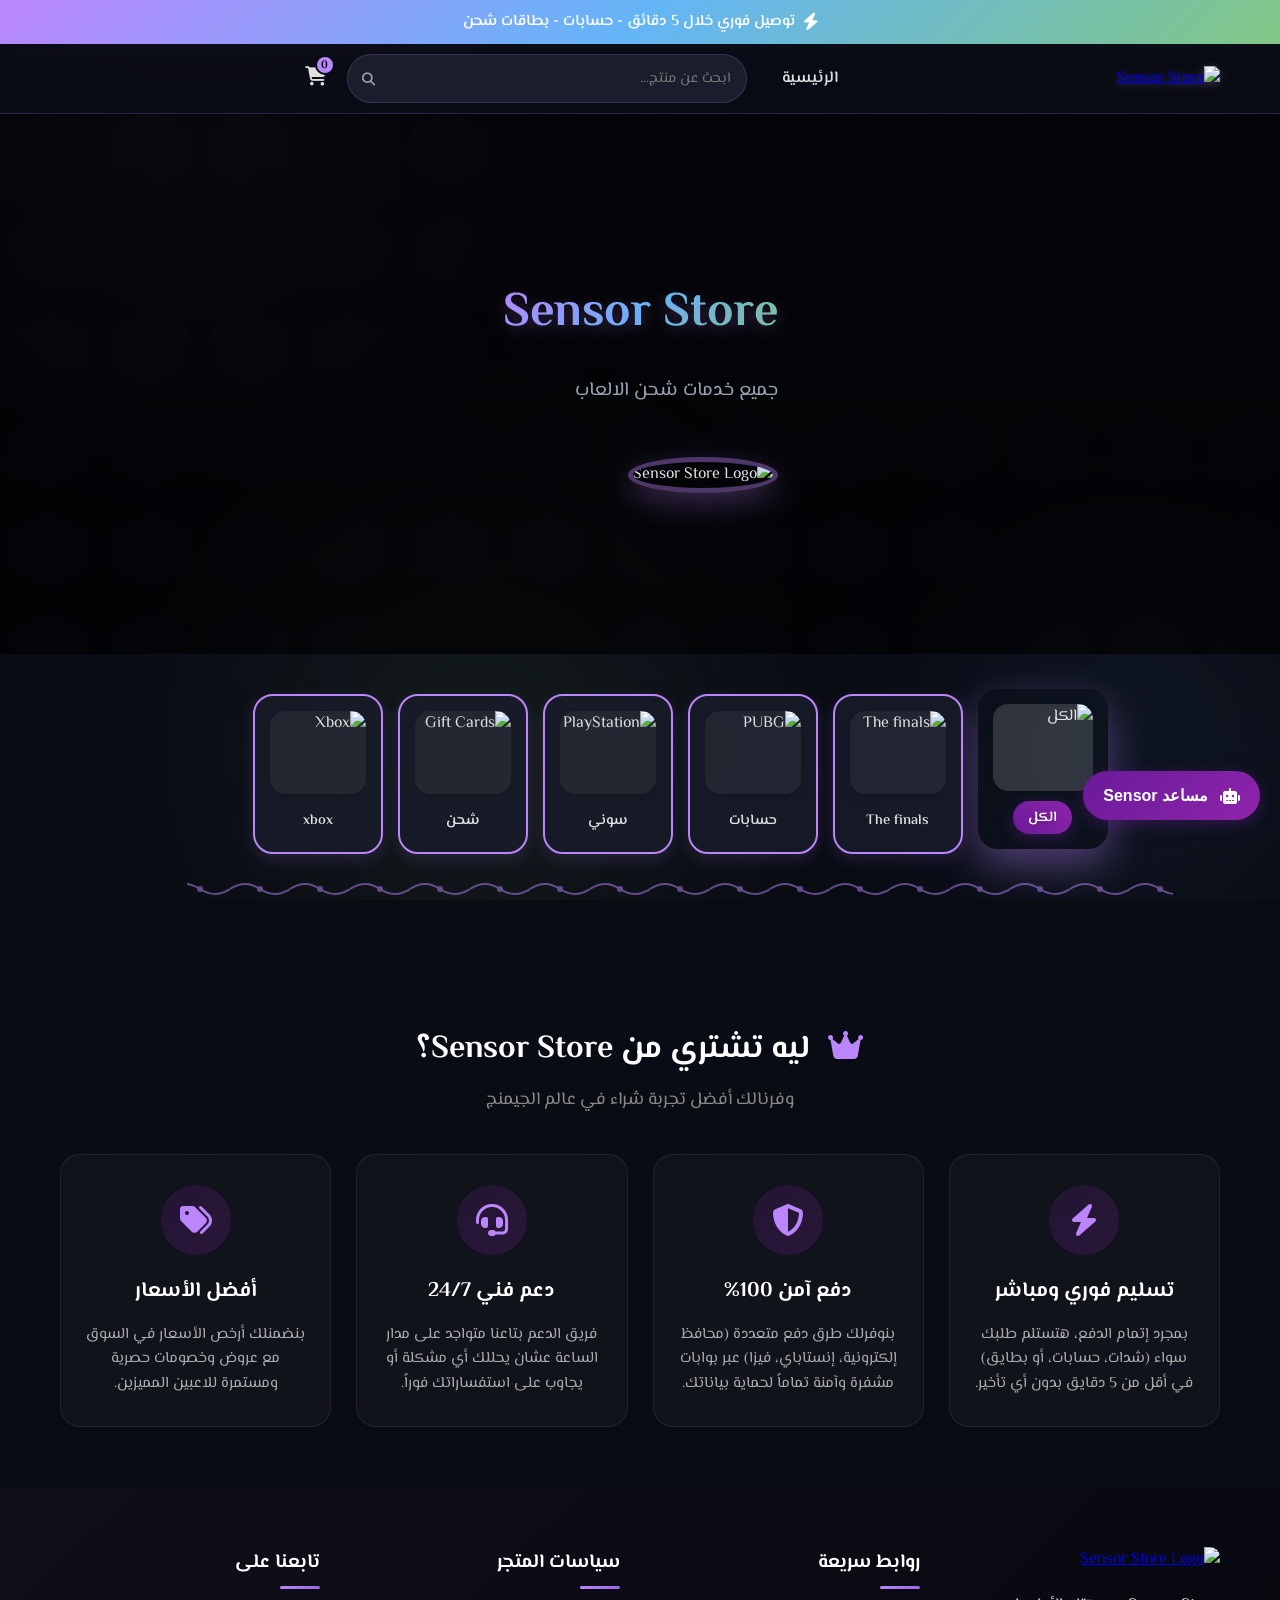
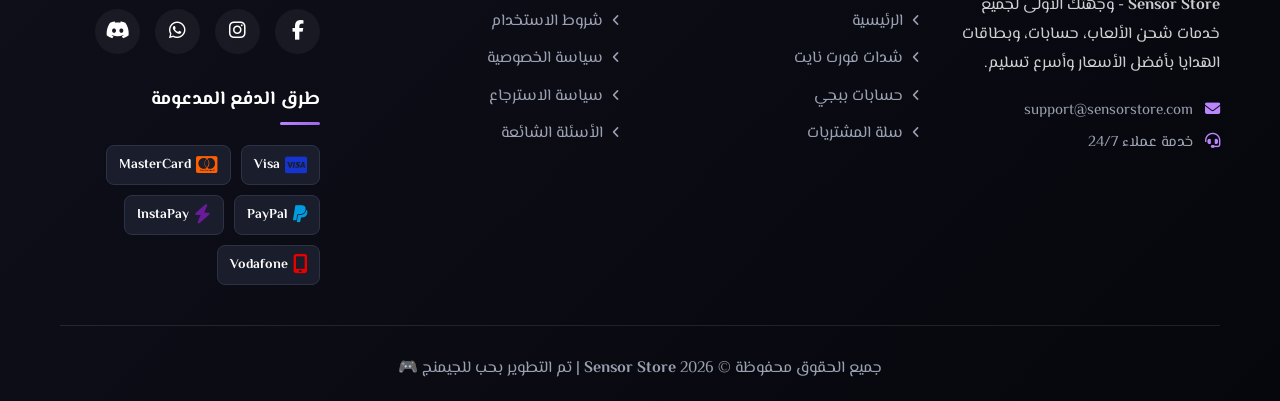
==== index.html @ e092cf93 "Add files via upload" ====
<!DOCTYPE html>
<html lang="ar" dir="rtl">
<head>
    <meta charset="UTF-8">
    <meta name="viewport" content="width=device-width, initial-scale=1.0, maximum-scale=1.0, user-scalable=no">
    
    <meta property="og:site_name" content="Sensor Store">
    <meta property="og:title" content="Sensor Store | متجر منتجات الجيمنج الرقمية">
    <meta property="og:description" content="متجر متخصص في بيع منتجات الجيمنج الرقمية - حسابات سوني - شدات - بطائق شحن - حسابات فورت نايت">
    <meta property="og:image" content="https://i.postimg.cc/1XVYmR4d/6e72287a36de96fb.png">
    <meta property="og:type" content="website">
    <meta property="og:url" content="https://www.sensorstore.com">

    <meta name="twitter:card" content="summary_large_image">
    <meta name="twitter:title" content="Sensor Store | حسابات سوني - شدات - بطائق شحن">
    <meta name="twitter:description" content="أرخص شدات فورت نايت - حسابات ببجي موبايل - حسابات سوني - بطائق شحن">
    <meta name="twitter:image" content="https://static0.makeuseofimages.com/wordpress/wp-content/uploads/2023/08/how-to-link-your-epic-games-and-steam-accounts.jpg?w=1600&h=900&fit=crop">

    <title>Sensor Store | متجر منتجات الجيمنج الرقمية</title>
    
    <link href="https://fonts.googleapis.com/css2?family=El+Messiri:wght@400;500;600;700;800&display=swap" rel="stylesheet">
    <link rel="stylesheet" href="https://cdnjs.cloudflare.com/ajax/libs/font-awesome/6.4.0/css/all.min.css">
    
    <link rel="stylesheet" href="style.css">
    
    <script src="https://cdn.jsdelivr.net/npm/canvas-confetti@1.6.0/dist/confetti.browser.min.js"></script>
    <script src="https://cdnjs.cloudflare.com/ajax/libs/html2canvas/1.4.1/html2canvas.min.js"></script>

    <style>
        .hidden { display: none !important; }
        .modal { display: none; position: fixed; top: 0; left: 0; width: 100%; height: 100%; background: rgba(0,0,0,0.6); z-index: 9999; justify-content: center; align-items: center; }
        .modal-content { background: #fff; padding: 20px; border-radius: 15px; width: 90%; max-width: 500px; position: relative; }
        .close-btn { position: absolute; top: 15px; right: 15px; font-size: 24px; cursor: pointer; color: #333; }
        .wizard-step { display: none; }
        .wizard-step.active { display: block; }
        #toast { display: none; position: fixed; bottom: 80px; left: 20px; background: #333; color: #fff; padding: 15px 20px; border-radius: 10px; z-index: 10000; }
        .overlay { display: none; position: fixed; top: 0; left: 0; width: 100%; height: 100%; background: rgba(0,0,0,0.5); z-index: 998; }
    
        .payment-info-box { background: #f8f9fa; border: 2px dashed #6a1b9a; padding: 15px; border-radius: 10px; margin-top: 15px; text-align: center; }
        .cat-img {
    width: 60px; /* يمكنك تعديل الحجم حسب تصميمك */
    height: 60px;
    object-fit: contain; /* هذه الخاصية تمنع الصور من التمدد أو التشويه */
    margin-bottom: 8px;
}
.hidden {
    display: none !important;
}

    </style>
</head>
<body>
    <div class="bloom-background">
        <div class="blob blob-1"></div>
        <div class="blob blob-2"></div>
        <div class="blob blob-3"></div>
    </div>

    <div class="announcement-bar">
        <div class="container">
            <p>
                <i class="fas fa-bolt"></i>
                توصيل فوري خلال 5 دقائق - حسابات - بطاقات شحن
            </p>
        </div>
    </div>

    <nav class="navbar">
        <div class="container nav-content">
            <a href="#" class="logo-link" onclick="goHome()">
                <img src="https://i.postimg.cc/1XVYmR4d/6e72287a36de96fb.png" alt="Sensor Store" class="site-logo">
            </a>

            <div class="nav-center">
                <a href="#" class="nav-link" onclick="goHome()">الرئيسية</a>
<div class="search-box">
    <input type="text" id="searchInput" placeholder="ابحث عن منتج..." onkeyup="searchProducts()" style="font-family: 'El Messiri', sans-serif;">
    <button style="cursor: pointer;"><i class="fas fa-search"></i></button>
    <div id="searchResults" class="search-results-dropdown"></div>
</div>

                <div class="cart-btn" onclick="openCart()">
                    <i class="fas fa-shopping-cart"></i>
                    <span class="badge" id="cartBadge">0</span>
                </div>
            </div>
        </div>
    </nav>

    <section class="hero" id="heroSection">
        <div class="container">
            <div class="hero-content">
                <h1 class="animate__animated animate__fadeInDown">Sensor Store</h1>
                <p class="animate__animated animate__fadeInUp animate__delay-1s">
                    جميع خدمات شحن الالعاب
                </p>

                <img src="https://i.postimg.cc/1XVYmR4d/6e72287a36de96fb.png"
                     alt="Sensor Store Logo"
                     class="hero-logo animate__animated animate__zoomIn animate__delay-0.3s">
            </div>
        </div>
    </section>

  <section class="container categories-section raised-section" id="categoriesSection">
    
    <style>
        /* 1. تعديل الصورة عشان تملأ الكارت بالكامل */
        .categories-section .cat-img {
            width: 100%; /* تملأ عرض الكارت بالكامل */
            height: 120px; /* ارتفاع ثابت عشان كل الكروت تبقى متساوية وشكلها متناسق */
            object-fit: cover; /* بتخلي الصورة تغطي المساحة بالكامل بدون ما تتمطط */
            margin-bottom: 10px;
            background: rgba(255, 255, 255, 0.05); 
            padding: 0; /* لغينا المسافات الداخلية عشان الصورة توصل للحواف */
            border-radius: 15px; /* حواف دائرية للصورة */
            box-shadow: 0 4px 8px rgba(0,0,0,0.1); 
            transition: all 0.3s ease;
        }

        /* 2. تنسيق النص العادي عشان يكون جاهز يتحول لشريط */
        .categories-section .cat-card span {
            font-family: 'El Messiri', sans-serif;
            font-weight: 600;
            display: inline-block; 
            padding: 5px 15px;
            border-radius: 20px; 
            transition: all 0.3s ease;
        }

        /* 3. إلغاء خلفية الكارت نفسه لما يكون Active */
        .categories-section .cat-card.active {
            background: transparent !important;
            border: none !important;
            transform: translateY(-5px);
        }

        /* 4. تلوين الشريط اللي ورا الكلمة بس لما القسم يكون Active */
        .categories-section .cat-card.active span {
            background: linear-gradient(45deg, #6a1b9a, #8e24aa); 
            color: white !important; 
            box-shadow: 0 4px 15px rgba(106, 27, 154, 0.4); 
        }

        /* تأثير لما العميل يقف بالماوس على القسم */
        .categories-section .cat-card:hover .cat-img {
            background: rgba(255, 255, 255, 0.1);
            transform: scale(1.05);
        }
        /* تنسيقات قسم ليه تشتري مننا */
.why-us-section {
    margin-top: 60px;
    margin-bottom: 60px;
}

.why-us-header {
    text-align: center;
    margin-bottom: 40px;
}

.why-us-header h2 {
    color: #ffffff; /* لون أبيض للنص */
    font-family: 'El Messiri', sans-serif;
    font-size: 2rem;
    font-weight: 700;
}

.why-us-header h2 i {
    color: #bb86fc; /* لون بنفسجي للأيقونة */
    margin-left: 10px;
}

.features-grid {
    display: grid;
    grid-template-columns: repeat(auto-fit, minmax(250px, 1fr));
    gap: 25px;
}

.feature-box {
    background: rgba(255, 255, 255, 0.03); /* خلفية زجاجية خفيفة */
    border: 1px solid rgba(255, 255, 255, 0.08);
    border-radius: 20px;
    padding: 30px 20px;
    text-align: center;
    transition: all 0.4s ease;
    backdrop-filter: blur(10px);
    position: relative;
    overflow: hidden;
}

/* تأثير الإضاءة عند مرور الماوس */
.feature-box:hover {
    transform: translateY(-10px);
    border-color: #6a1b9a;
    box-shadow: 0 10px 30px rgba(106, 27, 154, 0.3);
    background: rgba(106, 27, 154, 0.05);
}

.feature-icon-wrapper {
    width: 70px;
    height: 70px;
    background: linear-gradient(135deg, rgba(106, 27, 154, 0.2), rgba(142, 36, 170, 0.2));
    border-radius: 50%;
    display: flex;
    align-items: center;
    justify-content: center;
    margin: 0 auto 20px auto;
    color: #bb86fc;
    font-size: 2rem;
    transition: transform 0.4s ease;
}

.feature-box:hover .feature-icon-wrapper {
    transform: scale(1.1) rotate(5deg);
    background: linear-gradient(135deg, #6a1b9a, #8e24aa);
    color: #ffffff;
}

.feature-title {
    color: #ffffff;
    font-family: 'El Messiri', sans-serif;
    font-size: 1.3rem;
    margin-bottom: 15px;
    font-weight: 700;
}

.feature-desc {
    color: #aaaaaa;
    font-size: 0.95rem;
    line-height: 1.6;
}
    </style>

    <div class="categories-wrapper">
        <div class="cat-card active" onclick="filterByCategory('all')">
            <img src="https://cdn-icons-png.flaticon.com/512/8673/8673628.png" alt="الكل" class="cat-img">
            <span>الكل</span>
        </div>

        <div class="cat-card" onclick="filterByCategory('vbucks')">
            <img src="https://image.api.playstation.com/vulcan/ap/rnd/202512/1008/7daacbf918af8a406ff57473a9bf9ed56b464cb6500b9b15.png" alt="The finals" class="cat-img">
            <span>The finals</span>
        </div>

        <div class="cat-card" onclick="filterByCategory('pubg')">
            <img src="https://static0.makeuseofimages.com/wordpress/wp-content/uploads/2023/08/how-to-link-your-epic-games-and-steam-accounts.jpg?w=1600&h=900&fit=crop" alt="PUBG" class="cat-img">
            <span>حسابات</span>
        </div>

        <div class="cat-card" onclick="filterByCategory('playstation')">
            <img src="https://upload.wikimedia.org/wikipedia/commons/thumb/4/4e/Playstation_logo_colour.svg/512px-Playstation_logo_colour.svg.png" alt="PlayStation" class="cat-img">
            <span> سوني</span>
        </div>

        <div class="cat-card" onclick="filterByCategory('cards')">
            <img src="https://be.gamefinity.id/wp-content/uploads/2024/03/WhatsApp-Image-2024-03-08-at-70551-PM-1024x725.jpeg" alt="Gift Cards" class="cat-img">
            <span> شحن</span>
        </div>

        <div class="cat-card" onclick="filterByCategory('xbox')">
            <img src="https://play-lh.googleusercontent.com/hihXCV-0wxOXB5N7uBREaJeCVK0BDjNEBtKwNAncftZMflpEvasiKXn7vCKxu9qGpvk" alt="Xbox" class="cat-img">
            <span>xbox</span>
        </div>
    </div>
    <div class="connected-gaming-divider"></div>
</section>
    <main class="container" id="mainContent">
        <div class="products-grid" id="productsContainer" style="display: grid; grid-template-columns: repeat(auto-fill, minmax(200px, 1fr)); gap: 20px;">
        </div>
    </main>

    <section id="checkoutSection" class="container hidden" style="margin-top: 40px; margin-bottom: 80px;">
        <div class="checkout-glass-card">
            <div class="checkout-grid">
                <div class="checkout-form-side">
                    <div class="section-header">
                        <div class="icon-box-small">
                            <i class="fas fa-shipping-fast"></i>
                        </div>
                        <h2>بيانات الطلب والتأكيد</h2>
                    </div>

                   <form id="orderForm" onsubmit="submitOrder(event)">
                        <div class="input-group-elegant">
                            <label>الاسم</label>
                            <div class="input-wrapper">
                                <i class="fas fa-user input-icon"></i>
                                <input type="text" id="custName" required placeholder="اكتب اسمك هنا..">
                            </div>
                        </div>

                        <div class="input-group-elegant">
                            <label>رقم الواتساب الخاص بك</label>
                            <div class="input-wrapper">
                                <i class="fas fa-mobile-alt input-icon"></i>
                                <input type="tel" id="custPhone" required placeholder="01xxxxxxxxx">
                            </div>
                        </div>

                        <div class="input-group-elegant">
                            <label>البريد الإلكتروني (لاستلام البيانات)</label>
                            <div class="input-wrapper">
                                <i class="fas fa-envelope input-icon"></i>
                                <input type="email" id="custEmail" required placeholder="example@email.com">
                            </div>
                        </div>

                        <div class="input-group-elegant">
                            <label>اختر طريقة الدفع</label>
                            <div class="input-wrapper">
                                <i class="fas fa-wallet input-icon"></i>
                                <select id="paymentMethod" onchange="updatePaymentInstructions()" required>
                                    <option value="" disabled selected>-- اختر طريقة الدفع --</option>
                                    <option value="vodafone">فودافون كاش</option>
                                    <option value="instapay">إنستا باي (InstaPay)</option>
                                    <option value="paypal">باي بال (PayPal)</option>
                                    <option value="visa">فيزا / ماستركارد</option>
                                </select>
                            </div>
                        </div>

                        <div id="paymentInstructions" class="payment-info-box hidden">
                            <p id="payText" style="margin: 0; font-size: 1.1rem; color: #333; line-height: 1.6;"></p>
                        </div>

                        <div class="input-group-elegant" id="transferInfoGroup" style="margin-top: 15px;">
                            <label>الرقم المحول منه / أو إيميل الحساب (للتأكيد)</label>
                            <div class="input-wrapper">
                                <i class="fas fa-money-check-alt input-icon"></i>
                                <input type="text" id="transferInfo" required placeholder="رقمك أو إيميلك اللي حولت منه...">
                            </div>
                        </div>

<button type="submit" id="btnConfirm" style="font-family: 'El Messiri', sans-serif; width: 100%; padding: 15px; border-radius: 10px; border: none; background: linear-gradient(135deg, #6a1b9a, #8e24aa); color: white; cursor: pointer; font-size: 1.3rem; font-weight: bold; margin-top: 20px; transition: 0.3s; box-shadow: 0 4px 15px rgba(106, 27, 154, 0.4);">
    <span class="btn-text">تأكيد وإرسال الطلب</span>
    <i class="fas fa-paper-plane" style="margin-right: 8px;"></i>
</button>
                    </form>
                </div>

             <div class="checkout-summary-side" style="background: var(--bg-elevated); padding: 20px; border-radius: 15px; border: 1px solid var(--border-color);">
                    <div class="summary-header">
                        <h3><i class="fas fa-receipt"></i> ملخص الفاتورة</h3>
                    </div>
                    <div id="checkoutItemsList" style="margin-bottom: 20px; max-height: 250px; overflow-y: auto;"></div>
<div class="summary-total-box" style="margin-top: 25px; padding: 20px; background: rgba(187, 134, 252, 0.05); border: 2px dashed var(--primary-purple); border-radius: 15px; display: flex; flex-direction: column; position: relative; overflow: hidden; box-shadow: 0 5px 15px rgba(187, 134, 252, 0.1);">
                        
                        <div style="position: absolute; top: -30px; right: -30px; width: 100px; height: 100px; background: var(--primary-purple); filter: blur(40px); opacity: 0.2; z-index: 0;"></div>

                        <div style="display: flex; justify-content: space-between; align-items: center; position: relative; z-index: 1;">
                            <span style="color: var(--text-light); font-size: 1.2rem; font-weight: bold; display: flex; align-items: center; gap: 10px;">
                                <i class="fas fa-wallet" style="color: var(--primary-purple); font-size: 1.4rem;"></i> الإجمالي
                            </span>
                            <span id="finalTotalAmount" style="color: var(--text-light); font-size: 1.8rem; font-weight: 800; text-shadow: 0 0 15px rgba(187, 134, 252, 0.6); letter-spacing: 1px;">
                                0 ج.م
                            </span>
                        </div>
                        
                        <div style="display: flex; justify-content: flex-end; align-items: center; gap: 5px; margin-top: 8px; font-size: 0.85rem; color: var(--accent-green); position: relative; z-index: 1;">
                            <i class="fas fa-check-circle"></i> السعر النهائي
                        </div>
                    </div>
                    <p style="text-align:center; color:#555; margin-top:15px; font-size:0.9rem;">
                        <i class="fas fa-shield-alt"></i> طلبك آمن ومحمي
                    </p>
                </div>
            </div>
        </div>
    </section>

<section class="container why-us-section">
    <div class="why-us-header">
        <h2><i class="fas fa-crown"></i> ليه تشتري من Sensor Store؟</h2>
        <p style="color: #888; margin-top: 10px; font-size: 1.1rem;">وفرنالك أفضل تجربة شراء في عالم الجيمنج</p>
    </div>

    <div class="features-grid">
        <div class="feature-box">
            <div class="feature-icon-wrapper">
                <i class="fas fa-bolt"></i>
            </div>
            <h3 class="feature-title">تسليم فوري ومباشر</h3>
            <p class="feature-desc">بمجرد إتمام الدفع، هتستلم طلبك سواء (شدات، حسابات، أو بطايق) في أقل من 5 دقايق بدون أي تأخير.</p>
        </div>

        <div class="feature-box">
            <div class="feature-icon-wrapper">
                <i class="fas fa-shield-alt"></i>
            </div>
            <h3 class="feature-title">دفع آمن 100%</h3>
            <p class="feature-desc">بنوفرلك طرق دفع متعددة (محافظ إلكترونية، إنستاباي، فيزا) عبر بوابات مشفرة وآمنة تماماً لحماية بياناتك.</p>
        </div>

        <div class="feature-box">
            <div class="feature-icon-wrapper">
                <i class="fas fa-headset"></i>
            </div>
            <h3 class="feature-title">دعم فني 24/7</h3>
            <p class="feature-desc">فريق الدعم بتاعنا متواجد على مدار الساعة عشان يحللك أي مشكلة أو يجاوب على استفساراتك فوراً.</p>
        </div>

        <div class="feature-box">
            <div class="feature-icon-wrapper">
                <i class="fas fa-tags"></i>
            </div>
            <h3 class="feature-title">أفضل الأسعار</h3>
            <p class="feature-desc">بنضمنلك أرخص الأسعار في السوق مع عروض وخصومات حصرية ومستمرة للاعبين المميزين.</p>
        </div>
    </div>
</section>

<footer class="site-footer" style="margin-top: 50px; position: relative; z-index: 50;">
        <div class="container">
            <div class="footer-grid">
                
                <div class="footer-col">
                    <a href="#" onclick="goHome()" style="display: block; margin-bottom: 20px;">
                        <img src="https://i.postimg.cc/1XVYmR4d/6e72287a36de96fb.png" alt="Sensor Store Logo"
                             style="height: 80px; width: auto; border-radius: 10px;">
                    </a>
                    <p style="color: rgba(255,255,255,0.8); margin: 0 0 20px 0; line-height: 1.8;">
                        <strong>Sensor Store</strong> - وجهتك الأولى لجميع خدمات شحن الألعاب، حسابات، وبطاقات الهدايا بأفضل الأسعار وأسرع تسليم.
                    </p>
                    <div style="color: var(--text-muted); font-size: 0.95rem;">
                        <p style="margin-bottom: 8px;"><i class="fas fa-envelope" style="color: var(--primary-purple); margin-left: 8px;"></i> support@sensorstore.com</p>
                        <p><i class="fas fa-headset" style="color: var(--primary-purple); margin-left: 8px;"></i> خدمة عملاء 24/7</p>
                    </div>
                </div>

                <div class="footer-col">
                    <h4>روابط سريعة</h4>
                    <ul class="footer-links">
                        <li><a href="#" onclick="goHome()"><i class="fas fa-angle-left" style="font-size: 0.8rem; margin-left: 5px;"></i> الرئيسية</a></li>
                        <li><a href="#" onclick="filterByCategory('vbucks')"><i class="fas fa-angle-left" style="font-size: 0.8rem; margin-left: 5px;"></i> شدات فورت نايت</a></li>
                        <li><a href="#" onclick="filterByCategory('pubg')"><i class="fas fa-angle-left" style="font-size: 0.8rem; margin-left: 5px;"></i> حسابات ببجي</a></li>
                        <li><a href="#" onclick="openCart()"><i class="fas fa-angle-left" style="font-size: 0.8rem; margin-left: 5px;"></i> سلة المشتريات</a></li>
                    </ul>
                </div>

                <div class="footer-col">
                    <h4>سياسات المتجر</h4>
                    <ul class="footer-links">
                        <li><a href="#"><i class="fas fa-angle-left" style="font-size: 0.8rem; margin-left: 5px;"></i> شروط الاستخدام</a></li>
                        <li><a href="#"><i class="fas fa-angle-left" style="font-size: 0.8rem; margin-left: 5px;"></i> سياسة الخصوصية</a></li>
                        <li><a href="#"><i class="fas fa-angle-left" style="font-size: 0.8rem; margin-left: 5px;"></i> سياسة الاسترجاع</a></li>
                        <li><a href="#"><i class="fas fa-angle-left" style="font-size: 0.8rem; margin-left: 5px;"></i> الأسئلة الشائعة</a></li>
                    </ul>
                </div>

                <div class="footer-col">
                    <h4>تابعنا على</h4>
                    <div class="social-links">
                        <a href="#" class="social-icon"><i class="fab fa-facebook-f"></i></a>
                        <a href="#" class="social-icon"><i class="fab fa-instagram"></i></a>
                        <a href="#" class="social-icon"><i class="fab fa-whatsapp"></i></a>
                        <a href="https://discord.gg/KP2YJJbQus" class="social-icon"><i class="fab fa-discord"></i></a>
                    </div>
                    
<h4 style="margin-top: 30px;">طرق الدفع المدعومة</h4>
                    <div style="display: flex; gap: 10px; flex-wrap: wrap; margin-top: 15px;">
                        
                        <span style="background: var(--bg-card); padding: 8px 12px; border-radius: 8px; border: 1px solid var(--border-color); color: var(--text-light); font-weight: bold; font-size: 0.85rem; display: flex; align-items: center; gap: 5px;">
                            <i class="fab fa-cc-visa" style="color: #1434CB; font-size: 1.2rem;"></i> Visa
                        </span>
                        
                        <span style="background: var(--bg-card); padding: 8px 12px; border-radius: 8px; border: 1px solid var(--border-color); color: var(--text-light); font-weight: bold; font-size: 0.85rem; display: flex; align-items: center; gap: 5px;">
                            <i class="fab fa-cc-mastercard" style="color: #ff5f00; font-size: 1.2rem;"></i> MasterCard
                        </span>

                        <span style="background: var(--bg-card); padding: 8px 12px; border-radius: 8px; border: 1px solid var(--border-color); color: var(--text-light); font-weight: bold; font-size: 0.85rem; display: flex; align-items: center; gap: 5px;">
                            <i class="fab fa-paypal" style="color: #009cde; font-size: 1.2rem;"></i> PayPal
                        </span>

                        <span style="background: var(--bg-card); padding: 8px 12px; border-radius: 8px; border: 1px solid var(--border-color); color: var(--text-light); font-weight: bold; font-size: 0.85rem; display: flex; align-items: center; gap: 5px;">
                            <i class="fas fa-bolt" style="color: #6a1b9a; font-size: 1.2rem;"></i> InstaPay
                        </span>

                        <span style="background: var(--bg-card); padding: 8px 12px; border-radius: 8px; border: 1px solid var(--border-color); color: var(--text-light); font-weight: bold; font-size: 0.85rem; display: flex; align-items: center; gap: 5px;">
                            <i class="fas fa-mobile-alt" style="color: #e60000; font-size: 1.2rem;"></i> Vodafone
                        </span>
                        
                    </div>
                </div>
                
            </div>
            <div class="footer-bottom">
                <p>جميع الحقوق محفوظة &copy; 2026 <strong>Sensor Store</strong> | تم التطوير بحب للجيمنج 🎮</p>
            </div>
        </div>
    </footer>

<div id="cartSidebar" class="cart-sidebar" style="position: fixed; top: 0; right: -400px; width: 350px; max-width: 100%; height: 100%; background: var(--bg-elevated); box-shadow: -5px 0 15px rgba(0,0,0,0.5); transition: 0.3s; z-index: 1000; display: flex; flex-direction: column;">
        <div class="cart-header" style="padding: 20px; border-bottom: 1px solid #eee; display: flex; justify-content: space-between; align-items: center;">
            <h3><i class="fas fa-shopping-cart"></i> سلة المشتريات</h3>
            <span class="close-btn" onclick="closeCart()" style="position: static;">&times;</span>
        </div>
        <div class="cart-items" id="cartItemsContainer" style="flex: 1; overflow-y: auto; padding: 20px;"></div>
        <div class="cart-footer" style="padding: 20px; border-top: 1px solid #eee;">
            <div class="total" style="display: flex; justify-content: space-between; margin-bottom: 20px; font-size: 1.2rem; font-weight: bold;">
                <span>الإجمالي:</span>
                <span id="cartTotal">0 ج.م</span>
            </div>
<button class="btn-checkout" onclick="openCheckout()" style="font-family: 'El Messiri', sans-serif; font-size: 1.2rem; font-weight: bold; width: 100%; padding: 15px; background: linear-gradient(135deg, #6a1b9a, #8e24aa); color: #fff; border: none; border-radius: 10px; cursor: pointer; transition: 0.3s; box-shadow: 0 4px 15px rgba(106, 27, 154, 0.4);">
    <i class="fas fa-lock" style="margin-left: 8px;"></i> إتمام الشراء
</button>
        </div>
    </div>

    <div id="toast"><i class="fas fa-check-circle"></i> <span id="toastMessage">تمت الإضافة إلى السلة</span></div>
    <div class="overlay" id="overlay" onclick="closeCart(); closeModals();"></div>
    <div class="mobile-bottom-nav">
        <a href="#" class="nav-item" onclick="goHome()"><i class="fas fa-home"></i><span>الرئيسية</span></a>
        <a href="#" class="nav-item" onclick="openCart()" style="position: relative;"><i class="fas fa-shopping-cart"></i><span>السلة</span><span class="mobile-badge" id="mobileBadge" style="display: none;">0</span></a>
        <a href="javascript:void(0)" class="nav-item" onclick="openWishlist()"><i class="fas fa-heart"></i><span>المفضلة</span></a>
        <a href="javascript:void(0)" class="nav-item" onclick="document.getElementById('authModal').style.display='flex'"><i class="fas fa-user"></i><span>حسابي</span></a>
    </div>

    <div id="wishlistModal" class="modal">
        <div class="modal-content">
            <span class="close-btn" onclick="closeModals()">&times;</span>
            <h2 style="margin-top: 0; color: #ff4757;"><i class="fas fa-heart"></i> قائمة الأمنيات</h2>
            <div id="wishlistItemsContainer" style="max-height: 400px; overflow-y: auto; margin-top: 20px;"></div>
        </div>
    </div>

    <div id="authModal" class="modal">
        <div class="modal-content">
            <span class="close-btn" onclick="closeModals()">&times;</span>
            <h3 style="text-align: center;">تسجيل الدخول / إنشاء حساب</h3>
            <p style="text-align: center; color: #666;">سيتم تفعيل هذه الميزة قريباً بعد ربط قاعدة البيانات.</p>
            <button onclick="closeModals()" style="width: 100%; padding: 10px; background: #eee; border: none; border-radius: 5px; margin-top: 15px; cursor: pointer;">إغلاق</button>
        </div>
    </div>

    <div id="aiWizardModal" class="modal">
        <div class="modal-content" style="text-align: center;">
            <span class="close-btn" onclick="closeModals()">&times;</span>
            <h3 style="color: #6a1b9a;"><i class="fas fa-robot"></i> مساعد Sensor الذكي</h3>
            
            <div id="step1" class="wizard-step active">
                <p>إيه اللي بتدور عليه النهاردة؟</p>
                <div style="display: grid; grid-template-columns: 1fr 1fr; gap: 10px; margin-top: 20px;">
                    <button onclick="nextStep('vbucks')" style="padding: 15px; border: 1px solid #ddd; border-radius: 10px; background: #f9f9f9; cursor: pointer;">شدات فورت نايت</button>
                    <button onclick="nextStep('pubg')" style="padding: 15px; border: 1px solid #ddd; border-radius: 10px; background: #f9f9f9; cursor: pointer;">حساب ببجي</button>
                </div>
            </div>

            <div id="step2" class="wizard-step">
                <p>جاري تحليل طلبك...</p>
                <p style="font-size: 2rem; color: #6a1b9a;"><i class="fas fa-spinner fa-spin"></i></p>
            </div>

            <div id="step3" class="wizard-step">
                <p style="color: #4caf50; font-weight: bold;">اخترنا لك المنتج الأنسب:</p>
                <div id="aiResultContainer" style="margin-top: 20px;"></div>
                <button onclick="restartWizard()" style="margin-top: 15px; padding: 10px 20px; background: #eee; border: none; border-radius: 5px; cursor: pointer;">جرب مرة أخرى</button>
            </div>
        </div>
    </div>

    <button class="ai-wizard-float" onclick="openAiWizard()" style="position: fixed; bottom: 80px; right: 20px; background: linear-gradient(135deg, #6a1b9a, #8e24aa); color: white; border: none; padding: 15px 20px; border-radius: 30px; cursor: pointer; box-shadow: 0 4px 15px rgba(106, 27, 154, 0.4); z-index: 990;">
        <i class="fas fa-robot"></i> مساعد Sensor
    </button>

<script type="module">
    // 1. استيراد مكتبات Firebase
    import { initializeApp } from "https://www.gstatic.com/firebasejs/12.9.0/firebase-app.js";
    import { getFirestore, collection, getDocs, addDoc, serverTimestamp } from "https://www.gstatic.com/firebasejs/12.9.0/firebase-firestore.js";

    // 2. إعدادات Firebase الخاصة بك
    const firebaseConfig = {
        apiKey: "AIzaSyARH0oK9x2H44ojG4EA1iY77_t_VCbT4ng",
        authDomain: "sensorstore-5dd9c.firebaseapp.com",
        projectId: "sensorstore-5dd9c",
        storageBucket: "sensorstore-5dd9c.firebasestorage.app",
        messagingSenderId: "1037299822087",
        appId: "1:1037299822087:web:14607090c48c5eb3a3c4a2",
        measurementId: "G-DH36DGQYRP"
    };

    // تهيئة Firebase
    const app = initializeApp(firebaseConfig);
    const db = getFirestore(app);

    // متغيرات المتجر الأساسية
    let products = [];
    let cart = JSON.parse(localStorage.getItem('sensorCart')) || [];
    let wishlist = JSON.parse(localStorage.getItem('sensorWishlist')) || [];

    // --- وظائف المتجر (مربوطة بـ window لتظهر للأزرار) ---

    // جلب المنتجات من Firebase
    async function fetchProducts() {
        const container = document.getElementById('productsContainer');
        container.innerHTML = '<p style="text-align:center; grid-column: 1/-1; color: var(--primary-purple);"><i class="fas fa-spinner fa-spin fa-2x"></i> جاري تحميل المنتجات...</p>';
        
        try {
            const querySnapshot = await getDocs(collection(db, "products"));
            products = [];
            querySnapshot.forEach((doc) => {
                products.push({ id: doc.id, ...doc.data() });
            });
            window.renderProducts(products);
            window.updateCartUI();
        } catch (error) {
            console.error("Error: ", error);
            container.innerHTML = '<p style="text-align:center; grid-column: 1/-1;">تعذر تحميل المنتجات حالياً.</p>';
        }
    }

    window.renderProducts = function(items) {
        const container = document.getElementById('productsContainer');
        container.innerHTML = '';
        if (items.length === 0) {
            container.innerHTML = '<p style="grid-column: 1 / -1; text-align: center; padding: 20px;">لا توجد منتجات.</p>';
            return;
        }
        items.forEach(p => {
            const inWishlist = wishlist.find(w => w.id === p.id);
            const heartColor = inWishlist ? '#ff4757' : '#ccc';
            container.innerHTML += `
                <div class="product-card" style="padding: 20px; text-align: center; display: flex; flex-direction: column; align-items: center;">
                    <i class="fas fa-heart" onclick="toggleWishlist('${p.id}')" style="position: absolute; top: 15px; left: 15px; font-size: 1.2rem; cursor: pointer; color: ${heartColor}; z-index: 10;"></i>
                   <img src="${p.image}" alt="${p.name}" style="width: 100%; height: 160px; object-fit: contain; margin-bottom: 15px; margin-top: 10px; border-radius: 8px;">
                    <h3 style="font-size: 1.1rem; margin-bottom: 10px; color: var(--text-light);">${p.name}</h3>
                    <p style="color: var(--primary-purple-light); font-weight: bold; font-size: 1.3rem; margin-bottom: 15px;">${p.price} ج.م</p>
<button onclick="addToCart('${p.id}')" style="font-family: 'El Messiri', sans-serif; font-size: 1.1rem; width: 100%; background: var(--gradient-primary); color: white; border: none; padding: 12px; border-radius: 8px; cursor: pointer; font-weight: bold; transition: 0.3s;">
    <i class="fas fa-cart-plus"></i> أضف للسلة
</button>
                </div>`;
        });
    };

    window.addToCart = function(id) {
        const product = products.find(p => p.id === id);
        cart.push(product);
        localStorage.setItem('sensorCart', JSON.stringify(cart));
        window.updateCartUI();
        window.showToast(`تم إضافة ${product.name} للسلة`);
        
        // فيدباك
        if (navigator.vibrate) navigator.vibrate(50);
        confetti({ particleCount: 40, spread: 60, origin: { y: 0.9 }, colors: ['#bb86fc', '#64b5f6'] });
    };

    window.updateCartUI = function() {
        const container = document.getElementById('cartItemsContainer');
        let total = 0;
        container.innerHTML = '';
        cart.forEach((item, index) => {
            total += Number(item.price);
            container.innerHTML += `
                <div style="display: flex; align-items: center; justify-content: space-between; margin-bottom: 15px; border-bottom: 1px solid var(--border-color); padding-bottom: 10px;">
                    <img src="${item.image}" style="width: 40px; height: 40px; object-fit: contain;">
                    <div style="flex: 1; margin: 0 10px;">
                        <h4 style="margin: 0; font-size: 0.9rem; color: var(--text-light);">${item.name}</h4>
                        <span style="color: var(--primary-purple-light); font-weight: bold;">${item.price} ج.م</span>
                    </div>
                    <button onclick="removeFromCart(${index})" style="background: none; border: none; color: #ff4757; cursor: pointer;"><i class="fas fa-trash"></i></button>
                </div>`;
        });
        document.getElementById('cartTotal').innerText = total + ' ج.م';
        document.getElementById('cartBadge').innerText = cart.length;
        document.getElementById('mobileBadge').innerText = cart.length;
        document.getElementById('mobileBadge').style.display = cart.length > 0 ? 'flex' : 'none';
    };

    window.removeFromCart = function(index) {
        cart.splice(index, 1);
        localStorage.setItem('sensorCart', JSON.stringify(cart));
        window.updateCartUI();
    };

    window.sendOrderToWhatsapp = async function(e) {
        e.preventDefault();
        const btn = document.getElementById('btnConfirm');
        btn.innerHTML = '<i class="fas fa-spinner fa-spin"></i> جاري تسجيل طلبك...';
        btn.disabled = true;

        const orderData = {
            customerName: document.getElementById('custName').value,
            phone: document.getElementById('custPhone').value,
            email: document.getElementById('custEmail').value,
            paymentMethod: document.getElementById('paymentMethod').value,
            transferInfo: document.getElementById('transferInfo').value,
            items: cart,
            total: cart.reduce((s, i) => s + Number(i.price), 0),
            createdAt: serverTimestamp()
        };

        try {
            await addDoc(collection(db, "orders"), orderData);
            
            // احتفال
            confetti({ particleCount: 150, spread: 70, origin: { y: 0.6 } });
            
            let itemsMsg = cart.map(i => `- ${i.name}`).join('%0A');
            let msg = `طلب جديد من: ${orderData.customerName}%0Aالمنتجات:%0A${itemsMsg}%0Aالإجمالي: ${orderData.total} ج.م`;
            
            setTimeout(() => {
                window.open(`https://wa.me/201012345678?text=${msg}`, '_blank');
                cart = [];
                localStorage.setItem('sensorCart', "[]");
                window.location.reload();
            }, 1500);
        } catch (err) {
            alert("خطأ في الشبكة، حاول لاحقاً");
            btn.disabled = false;
            btn.innerText = "تأكيد وإرسال الإيصال";
        }
    };

    // باقي دوال التحكم في الواجهة (Navigation)
    window.openCart = () => { document.getElementById('cartSidebar').style.right = '0'; document.getElementById('overlay').style.display = 'block'; };
    window.closeCart = () => { document.getElementById('cartSidebar').style.right = '-400px'; document.getElementById('overlay').style.display = 'none'; };
    window.closeModals = () => { document.querySelectorAll('.modal').forEach(m => m.style.display = 'none'); document.getElementById('overlay').style.display = 'none'; };
    window.goHome = () => { window.location.reload(); };
    window.openCheckout = () => {
        if(cart.length === 0) return alert("السلة فارغة");
        window.closeCart();
        document.getElementById('heroSection').style.display = 'none';
        document.getElementById('categoriesSection').style.display = 'none';
        document.getElementById('mainContent').style.display = 'none';
        document.getElementById('checkoutSection').classList.remove('hidden');
        document.getElementById('finalTotalAmount').innerText = document.getElementById('cartTotal').innerText;
    };

    window.showToast = (msg) => {
        const t = document.getElementById('toast');
        document.getElementById('toastMessage').innerText = msg;
        t.style.display = 'block';
        setTimeout(() => t.style.display = 'none', 3000);
    };

    // تشغيل جلب المنتجات عند البداية
    fetchProducts();
window.updatePaymentInstructions = function() {
    // تحديد العناصر المطلوبة من الصفحة
    const paymentMethod = document.getElementById("paymentMethod").value;
    const instructionBox = document.getElementById("paymentInstructions");
    const payText = document.getElementById("payText");
    
    // سحب إجمالي المبلغ من الفاتورة
    const totalAmount = document.getElementById("finalTotalAmount").innerText;

    // إظهار صندوق التعليمات
    instructionBox.classList.remove("hidden");

    // تغيير النص بناءً على وسيلة الدفع المختارة مع إضافة المبلغ
    if (paymentMethod === "vodafone") {
        payText.innerHTML = `يرجى تحويل مبلغ <strong style="color: var(--primary-purple); font-size: 1.2rem;">${totalAmount}</strong> على رقم فودافون كاش التالي:<br><strong style='font-size: 1.3rem; color: #e60000; letter-spacing: 2px;'>01020717500</strong><br>ثم اكتب الرقم الذي قمت بالتحويل منه بالأسفل.`;
    } 
    else if (paymentMethod === "instapay") {
        payText.innerHTML = `يرجى تحويل مبلغ <strong style="color: var(--primary-purple); font-size: 1.2rem;">${totalAmount}</strong> على حساب إنستا باي الخاص بنا:<br> <strong>(اكتب عنوان إنستاباي هنا)</strong>`;
    }
    else if (paymentMethod === "paypal") {
        payText.innerHTML = `يرجى دفع مبلغ <strong style="color: var(--primary-purple); font-size: 1.2rem;">${totalAmount}</strong> عبر حساب باي بال:<br> <strong>(اكتب إيميل بايبال هنا)</strong>`;
    }
    else if (paymentMethod === "visa") {
        payText.innerHTML = `سيتم تحويلك إلى صفحة الدفع الآمن لدفع مبلغ <strong style="color: var(--primary-purple); font-size: 1.2rem;">${totalAmount}</strong> بعد التأكيد.`;
    }
    else {
        // إخفاء الصندوق إذا لم يتم اختيار شيء
        instructionBox.classList.add("hidden");
    }
};

window.filterByCategory = function(category) {
    // 1. إزالة تأثير (Active) من كل الأقسام
    const allCards = document.querySelectorAll('.cat-card');
    allCards.forEach(card => card.classList.remove('active'));

    // 2. إضافة تأثير (Active) للقسم اللي تم اختياره
    const clickedCard = Array.from(allCards).find(card => card.getAttribute('onclick').includes(category));
    if (clickedCard) {
        clickedCard.classList.add('active');
    }

    // 3. فلترة المنتجات وعرضها
    const container = document.getElementById('productsContainer');
    
    if (category === 'all') {
        // لو اختار "الكل"، اعرض كل المنتجات
        window.renderProducts(products);
    } else {
        // فلترة المنتجات بناءً على القسم المختار
        const filteredProducts = products.filter(p => p.category === category);
        
        // عرض المنتجات اللي اتفلترت
        if (filteredProducts.length > 0) {
            window.renderProducts(filteredProducts);
        } else {
            // رسالة لو القسم لسه مفيهوش منتجات
            container.innerHTML = `
                <div style="grid-column: 1 / -1; text-align: center; padding: 40px; background: rgba(255,255,255,0.05); border-radius: 15px; border: 1px dashed var(--border-color);">
                    <i class="fas fa-box-open" style="font-size: 3rem; color: #666; margin-bottom: 15px;"></i>
                    <h3 style="color: var(--text-light);">لا توجد منتجات في هذا القسم حالياً</h3>
                    <p style="color: #888; margin-top: 10px;">سيتم إضافة منتجات أسطورية قريباً!</p>
                </div>`;
        }
    }
};

window.submitOrder = async function(e) {
    e.preventDefault();
    const btn = document.getElementById('btnConfirm');
    btn.innerHTML = '<i class="fas fa-spinner fa-spin"></i> جاري التنفيذ...';
    btn.disabled = true;

    // تجميع بيانات الطلب لإرسالها للداشبورد
    const orderData = {
        customerName: document.getElementById('custName').value,
        phone: document.getElementById('custPhone').value,
        email: document.getElementById('custEmail').value,
        paymentMethod: document.getElementById('paymentMethod').value,
        transferInfo: document.getElementById('transferInfo').value,
        items: cart,
        totalAmount: cart.reduce((s, i) => s + Number(i.price), 0), // ربطناها باسم المتغير في الداشبورد
        createdAt: serverTimestamp()
    };

    try {
        // 1. رفع الطلب لـ Firebase عشان يظهر في الداشبورد فوراً
        await addDoc(collection(db, "orders"), orderData);
        
        // 2. إظهار شاشة التحميل
        const overlay = document.getElementById('orderSuccessOverlay');
        const loadingState = document.getElementById('loadingState');
        const successState = document.getElementById('successState');
        
        overlay.style.display = 'flex';
        loadingState.style.display = 'block';
        successState.style.display = 'none';

        // 3. انتظار 3 ثواني للإيحاء بالمعالجة
        setTimeout(() => {
            // إخفاء التحميل وإظهار رسالة النجاح
            loadingState.style.display = 'none';
            successState.style.display = 'block';
            
            // تشغيل تأثير الاحتفال
            confetti({ particleCount: 150, spread: 70, origin: { y: 0.6 } });

            // 4. انتظار ثانيتين إضافيتين ليقرأ العميل الرسالة، ثم إعادته للرئيسية
            setTimeout(() => {
                cart = []; // تفريغ السلة
                localStorage.setItem('sensorCart', "[]");
                window.location.reload(); // العودة للرئيسية
            }, 2500);

        }, 3000); // 3000 ملي ثانية = 3 ثواني

    } catch (err) {
        console.error("Error saving order: ", err);
        alert("عذراً، حدث خطأ في الشبكة، يرجى المحاولة لاحقاً.");
        btn.disabled = false;
        btn.innerHTML = '<span class="btn-text">تأكيد وإرسال الطلب</span> <i class="fas fa-paper-plane"></i>';
    }
};

window.searchProducts = function() {
    // 1. جلب الكلمة اللي العميل بيبحث عنها وتحويلها لحروف صغيرة عشان البحث يكون دقيق
    const searchTerm = document.getElementById('searchInput').value.toLowerCase();

    // 2. فلترة المنتجات من قاعدة البيانات اللي بتحتوي على نفس حروف البحث
    const filteredProducts = products.filter(p => p.name.toLowerCase().includes(searchTerm));

    // 3. عرض المنتجات المتفلترة في الصفحة الرئيسية
    const container = document.getElementById('productsContainer');
    
    if (filteredProducts.length > 0) {
        window.renderProducts(filteredProducts);
    } else {
        // رسالة لو العميل بحث عن حاجة مش موجودة
        container.innerHTML = `
            <div style="grid-column: 1 / -1; text-align: center; padding: 40px; background: rgba(255,255,255,0.05); border-radius: 15px; border: 1px dashed var(--border-color);">
                <i class="fas fa-search" style="font-size: 3rem; color: #666; margin-bottom: 15px;"></i>
                <h3 style="color: var(--text-light);">لم يتم العثور على منتجات تطابق: "${searchTerm}"</h3>
                <p style="color: #888; margin-top: 10px;">جرب البحث بكلمة أخرى أو تصفح الأقسام.</p>
            </div>`;
    }
};

</script>

<div id="orderSuccessOverlay" style="display: none; position: fixed; top: 0; left: 0; width: 100%; height: 100%; background: rgba(0,0,0,0.85); z-index: 10000; justify-content: center; align-items: center; flex-direction: column; color: white; text-align: center; backdrop-filter: blur(8px);">
    
    <div id="loadingState">
        <i class="fas fa-spinner fa-spin" style="font-size: 4rem; color: #bb86fc; margin-bottom: 20px;"></i>
        <h2 style="font-family: 'El Messiri', sans-serif;">جاري معالجة طلبك وتأكيد الدفع...</h2>
        <p style="color: #aaa;">يرجى الانتظار وعدم إغلاق الصفحة</p>
    </div>

    <div id="successState" style="display: none;">
        <i class="fas fa-check-circle" style="font-size: 5rem; color: #25D366; margin-bottom: 20px;"></i>
        <h2 style="font-family: 'El Messiri', sans-serif; color: #25D366;">تم إرسال طلبك بنجاح!</h2>
        <p style="color: #ddd; font-size: 1.1rem;">سيتم تسليم طلبك في أسرع وقت. جاري إعادتك للرئيسية...</p>
    </div>

</div>

</body>
</html>
---- style.css ----
/* ==================== GLOBAL VARIABLES & RESET ==================== */
:root {
    /* Gaming Theme Colors - Dark Mode */
    --primary-purple: #bb86fc;        /* More vibrant for dark mode */
    --primary-purple-dark: #9d65e5;
    --primary-purple-light: #d0a6ff;
    --accent-blue: #64b5f6;
    --accent-green: #81c784;
    --accent-red: #f6685e;
    --accent-gold: #ffd966;
    --bg-dark: #0a0c14;               /* Darker base */
    --bg-darker: #05070c;              /* For depth */
    --bg-card: #1a1d2b;                /* Card background */
    --bg-elevated: #252a3a;             /* Elevated elements */
    --text-light: #ffffff;
    --text-dark: #e0e0e0;              /* Light text for dark bg */
    --text-muted: #9aa0b0;
    --border-color: #2d3345;
    --shadow-soft: 0 10px 40px rgba(0, 0, 0, 0.5);
    --shadow-medium: 0 20px 60px rgba(187, 134, 252, 0.25);
    --gradient-gaming: linear-gradient(135deg, #bb86fc 0%, #64b5f6 50%, #81c784 100%);
    --gradient-primary: linear-gradient(135deg, #bb86fc 0%, #9d65e5 100%);
    --overlay-dark: rgba(0, 0, 0, 0.7);
    --card-border: 1px solid rgba(187, 134, 252, 0.15);
}

* {
    margin: 0;
    padding: 0;
    box-sizing: border-box;
    -webkit-tap-highlight-color: transparent;
}

body {
    background: var(--bg-dark);
    color: var(--text-dark);
    direction: rtl;
    font-family: 'El Messiri', sans-serif;
    font-size: 16px;
    line-height: 1.6;
    overflow-x: hidden;
    position: relative;
    min-height: 100vh;
}

.container {
    max-width: 1200px;
    margin: 0 auto;
    padding: 0 20px;
}

/* ==================== FLOATING BACKGROUND BLOBS ==================== */
.bloom-background {
    position: fixed;
    top: 0;
    left: 0;
    width: 100%;
    height: 100%;
    z-index: -1;
    overflow: hidden;
    pointer-events: none;
}

.blob {
    position: absolute;
    border-radius: 50%;
    filter: blur(100px);
    opacity: 0.1;                     /* More subtle in dark mode */
    animation: floatBlob 20s infinite alternate ease-in-out;
}

.blob-1 {
    width: 600px;
    height: 600px;
    background: radial-gradient(circle, #bb86fc 0%, rgba(187, 134, 252, 0) 70%);
    top: -150px;
    left: -100px;
    animation-duration: 25s;
}

.blob-2 {
    width: 500px;
    height: 500px;
    background: radial-gradient(circle, #64b5f6 0%, rgba(100, 181, 246, 0) 70%);
    bottom: -100px;
    right: -100px;
    animation-duration: 30s;
    animation-delay: -5s;
}

.blob-3 {
    width: 700px;
    height: 700px;
    background: radial-gradient(circle, #81c784 0%, rgba(129, 199, 132, 0) 70%);
    bottom: -200px;
    left: 10%;
    animation-duration: 20s;
    animation-delay: -10s;
}

@keyframes floatBlob {
    0% { transform: translate(0, 0) scale(1); }
    100% { transform: translate(50px, 50px) scale(1.1); }
}

/* ==================== ANNOUNCEMENT BAR ==================== */
.announcement-bar {
    background: var(--gradient-gaming);
    color: var(--text-light);
    text-align: center;
    padding: 10px 0;
    font-size: 0.95rem;
    font-weight: 600;
    position: relative;
    z-index: 100;
    box-shadow: 0 2px 15px rgba(187, 134, 252, 0.3);
}

.announcement-bar p {
    display: flex;
    align-items: center;
    justify-content: center;
    gap: 8px;
}

.announcement-bar i {
    font-size: 1.1rem;
    animation: pulse 2s infinite;
}

@keyframes pulse {
    0%, 100% { transform: scale(1); }
    50% { transform: scale(1.2); }
}

/* ==================== NAVBAR ==================== */
.navbar {
    position: sticky;
    top: 0;
    z-index: 1000;
    background: rgba(10, 12, 20, 0.85);
    backdrop-filter: blur(20px);
    -webkit-backdrop-filter: blur(20px);
    border-bottom: 1px solid rgba(187, 134, 252, 0.2);
    padding: 10px 0;
}

.nav-content {
    display: flex;
    align-items: center;
    justify-content: space-between;
    gap: 20px;
}

.site-logo {
    height: 45px;
    width: auto;
    filter: drop-shadow(0 2px 4px rgba(187, 134, 252, 0.3));
    transition: transform 0.3s ease;
}

.site-logo:hover {
    transform: scale(1.05);
}

.nav-center {
    display: flex;
    align-items: center;
    flex: 1;
    gap: 20px;
    justify-content: center;
}

.nav-link {
    color: var(--text-dark);
    text-decoration: none;
    font-weight: 600;
    padding: 8px 15px;
    border-radius: 25px;
    transition: all 0.3s ease;
    white-space: nowrap;
}

.nav-link:hover {
    background: var(--gradient-primary);
    color: var(--text-light);
    transform: translateY(-2px);
}

.cart-btn {
    position: relative;
    cursor: pointer;
    font-size: 1.2rem;
    color: var(--text-dark);
    transition: transform 0.3s ease;
}

.cart-btn:hover {
    transform: scale(1.1);
    color: var(--primary-purple);
}

.badge {
    position: absolute;
    top: -8px;
    right: -8px;
    background: var(--primary-purple);
    color: var(--bg-dark);
    font-size: 0.7rem;
    font-weight: bold;
    width: 20px;
    height: 20px;
    border-radius: 50%;
    display: flex;
    align-items: center;
    justify-content: center;
    border: 2px solid var(--bg-dark);
}

/* ==================== SEARCH BOX ==================== */
.search-box {
    position: relative;
    width: 100%;
    max-width: 400px;
}

.search-box input {
    width: 100%;
    padding: 12px 15px 12px 45px;
    border: 1.5px solid rgba(187, 134, 252, 0.2);
    background: var(--bg-card);
    border-radius: 50px;
    font-size: 0.9rem;
    color: var(--text-dark);
    transition: all 0.3s ease;
}

.search-box input:focus {
    border-color: var(--primary-purple);
    box-shadow: 0 0 0 4px rgba(187, 134, 252, 0.15);
    outline: none;
    background: var(--bg-elevated);
}

.search-box button {
    position: absolute;
    left: 15px;
    top: 50%;
    transform: translateY(-50%);
    background: none;
    border: none;
    cursor: pointer;
    color: var(--text-muted);
    transition: color 0.3s ease;
}

.search-box button:hover {
    color: var(--primary-purple);
}

.search-results-dropdown {
    position: absolute;
    top: 100%;
    left: 0;
    width: 100%;
    background: var(--bg-elevated);
    border-radius: 0 0 15px 15px;
    box-shadow: var(--shadow-soft);
    z-index: 2000;
    max-height: 300px;
    overflow-y: auto;
    display: none;
    border: 1px solid var(--border-color);
    border-top: none;
}

.search-result-item {
    display: flex;
    align-items: center;
    padding: 10px;
    cursor: pointer;
    transition: background 0.2s;
    border-bottom: 1px solid var(--border-color);
}

.search-result-item:hover {
    background: rgba(187, 134, 252, 0.1);
}

.search-result-item img {
    width: 40px;
    height: 40px;
    border-radius: 8px;
    object-fit: cover;
    margin-left: 10px;
}

.search-result-item .info {
    flex: 1;
}

.search-result-item h4 {
    font-size: 0.9rem;
    margin: 0 0 3px 0;
    color: var(--text-dark);
}

.search-result-item span {
    font-size: 0.8rem;
    color: var(--primary-purple);
    font-weight: bold;
}

/* ==================== HERO SECTION ==================== */
.hero {
    /* وضعنا طبقة شفافة سوداء فوق الصورة عشان الكلام الأبيض يفضل مقروء وواضح */
    background-image: linear-gradient(rgba(0, 0, 0, 0.6), rgba(0, 0, 0, 0.7)), url('https://cms-assets.xboxservices.com/assets/31/bd/31bdd251-f773-4590-ba37-95310f3228dd.jpg?n=3005894_Super-Hero-1779_Finals_1920x1080_02.jpg');
    background-size: cover; /* لضمان إن الصورة تملأ المساحة بالكامل */
    background-position: center; /* لتوسيط الصورة */
    background-repeat: no-repeat;
    /* يفضل إضافة ارتفاع مناسب لو مش موجود عندك */
    min-height: 60vh;
    display: flex;
    align-items: center;
    justify-content: center;
}

.hero::before {
    content: '';
    position: absolute;
    top: 0;
    left: 0;
    right: 0;
    bottom: 0;
    background: url('data:image/svg+xml;utf8,<svg xmlns="http://www.w3.org/2000/svg" viewBox="0 0 100 100" width="100" height="100"><polygon points="50,10 90,30 90,70 50,90 10,70 10,30" fill="rgba(187,134,252,0.03)"/></svg>');
    background-size: 100px 100px;
    opacity: 0.2;
    z-index: 0;
}

.hero-content {
    position: relative;
    z-index: 2;
    max-width: 800px;
    margin: 0 auto;
}

.hero h1 {
    font-size: 3rem;
    font-weight: 800;
    margin-bottom: 20px;
    background: var(--gradient-gaming);
    -webkit-background-clip: text;
    -webkit-text-fill-color: transparent;
    text-shadow: 0 4px 15px rgba(187, 134, 252, 0.3);
}

.hero p {
    font-size: 1.2rem;
    color: var(--text-muted);
    margin-bottom: 30px;
    line-height: 1.8;
}

.hero-logo {
    width: 160px;
    height: 160px;
    border-radius: 50%;
    border: 5px solid rgba(187, 134, 252, 0.4);
    box-shadow: 0 10px 30px rgba(187, 134, 252, 0.3);
    margin-top: 20px;
    transition: all 0.5s cubic-bezier(0.175, 0.885, 0.32, 1.275);
    cursor: pointer;
}

.hero-logo:hover {
    transform: scale(1.1) rotate(5deg);
    border-color: var(--primary-purple);
    box-shadow: 0 15px 40px rgba(187, 134, 252, 0.4);
}

/* ==================== CATEGORIES ==================== */
.categories-section {
    margin: 40px 0 60px;
}

.categories-wrapper {
    display: flex;
    justify-content: center;
    gap: 15px;
    flex-wrap: wrap;
}

.cat-card {
    width: 130px;
    height: 160px;
    background: rgba(26, 29, 43, 0.8);
    backdrop-filter: blur(10px);
    -webkit-backdrop-filter: blur(10px);
    border: 2px solid var(--primary-purple);
    border-radius: 20px;
    display: flex;
    flex-direction: column;
    align-items: center;
    justify-content: center;
    padding: 15px;
    cursor: pointer;
    transition: all 0.3s cubic-bezier(0.175, 0.885, 0.32, 1.275);
    box-shadow: 0 5px 15px rgba(187, 134, 252, 0.15);
}

.cat-card:hover {
    transform: translateY(-8px);
    background: rgba(37, 42, 58, 0.95);
    box-shadow: 0 15px 30px rgba(187, 134, 252, 0.25);
}

.cat-card.active {
    background: var(--gradient-primary);
    border-color: transparent;
    transform: translateY(-8px) scale(1.05);
    box-shadow: 0 15px 40px rgba(187, 134, 252, 0.4);
}

.cat-card.active span {
    color: var(--text-light);
}

.cat-img {
    width: 70px;
    height: 70px;
    object-fit: contain;
    margin-bottom: 10px;
    border-radius: 50%;
    background: var(--bg-card);
    padding: 10px;
    transition: transform 0.3s ease;
}

.cat-card:hover .cat-img {
    transform: scale(1.1) rotate(5deg);
}

.cat-card.active .cat-img {
    background: rgba(255, 255, 255, 0.15);
}

.cat-card span {
    font-weight: 700;
    color: var(--text-dark);
    font-size: 0.9rem;
    text-align: center;
}

.cat-card.active span {
    color: var(--text-light);
    text-shadow: 0 2px 4px rgba(0, 0, 0, 0.2);
}

/* ==================== DIVIDER ==================== */
.connected-gaming-divider {
    width: 85%;
    height: 30px;
    margin: 20px auto;
    background-image: url("data:image/svg+xml,%3Csvg width='60' height='30' viewBox='0 0 60 30' xmlns='http://www.w3.org/2000/svg'%3E%3Cpath d='M0 15 Q 15 5 30 15 T 60 15' stroke='%23bb86fc' stroke-width='2' fill='none'/%3E%3Ccircle cx='30' cy='15' r='3' fill='%23bb86fc'/%3E%3C/svg%3E");
    background-repeat: repeat-x;
    background-position: center;
    background-size: 60px 30px;
    opacity: 0.5;
}

/* ==================== PRODUCTS GRID ==================== */
.products-grid {
    display: grid;
    grid-template-columns: repeat(auto-fill, minmax(280px, 1fr));
    gap: 25px;
    margin: 40px 0;
}

@media (max-width: 768px) {
    .products-grid {
        grid-template-columns: repeat(2, 1fr);
        gap: 12px;
        padding: 0 5px;
    }
}

.product-card {
    background: var(--bg-card);
    border-radius: 20px;
    overflow: hidden;
    transition: all 0.4s cubic-bezier(0.175, 0.885, 0.32, 1.275);
    box-shadow: var(--shadow-soft);
    border: var(--card-border);
    position: relative;
}

.product-card:hover {
    transform: translateY(-8px) scale(1.02);
    box-shadow: var(--shadow-medium);
    border-color: var(--primary-purple);
    background: var(--bg-elevated);
}

.product-badge {
    position: absolute;
    top: 15px;
    right: 15px;
    background: var(--gradient-primary);
    color: var(--text-light);
    padding: 5px 12px;
    border-radius: 20px;
    font-size: 0.7rem;
    font-weight: 700;
    z-index: 2;
    box-shadow: 0 2px 8px rgba(187, 134, 252, 0.3);
}

.img-container {
    width: 100%;
    height: 250px;
    overflow: hidden;
    background: linear-gradient(135deg, #2a1f3a 0%, #1a2a3a 100%);
    position: relative;
    cursor: pointer;
}

.img-container img {
    width: 100%;
    height: 100%;
    object-fit: cover;
    transition: transform 0.5s ease;
}

.product-card:hover .img-container img {
    transform: scale(1.1);
}

.product-overlay {
    position: absolute;
    top: 0;
    left: 0;
    right: 0;
    bottom: 0;
    background: rgba(0, 0, 0, 0.4);
    backdrop-filter: blur(2px);
    display: flex;
    align-items: center;
    justify-content: center;
    opacity: 0;
    transition: opacity 0.3s ease;
    z-index: 5;
}

.product-card:hover .product-overlay {
    opacity: 1;
}

.quick-view-btn {
    background: var(--bg-card);
    color: var(--primary-purple);
    border: 2px solid var(--primary-purple);
    padding: 8px 20px;
    border-radius: 50px;
    font-weight: 700;
    font-size: 0.9rem;
    cursor: pointer;
    transform: translateY(10px);
    transition: all 0.3s cubic-bezier(0.175, 0.885, 0.32, 1.275);
    box-shadow: 0 4px 15px rgba(0, 0, 0, 0.2);
}

.product-card:hover .quick-view-btn {
    transform: translateY(0);
}

.quick-view-btn:hover {
    background: var(--primary-purple);
    color: var(--bg-dark);
}

.details {
    padding: 20px;
    text-align: center;
}

.details h3 {
    font-size: 1.1rem;
    margin-bottom: 8px;
    font-weight: 700;
    color: var(--text-dark);
}

.price {
    font-size: 1.3rem;
    color: var(--primary-purple);
    font-weight: 800;
    margin-bottom: 15px;
    display: block;
}

.buttons-wrapper {
    display: flex;
    gap: 10px;
    align-items: center;
    margin-top: 10px;
}

.btn-quick-add {
    flex: 1;
    background: transparent;
    color: var(--primary-purple);
    border: 2px solid var(--primary-purple);
    padding: 10px;
    border-radius: 50px;
    font-weight: 700;
    font-size: 0.9rem;
    cursor: pointer;
    display: flex;
    align-items: center;
    justify-content: center;
    gap: 5px;
    transition: all 0.3s ease;
}

.btn-quick-add:hover {
    background: var(--primary-purple);
    color: var(--bg-dark);
    transform: translateY(-3px);
    box-shadow: 0 5px 15px rgba(187, 134, 252, 0.3);
}

.btn-quick-add:active {
    transform: scale(0.95);
}

.btn-love {
    width: 42px;
    height: 42px;
    border-radius: 50%;
    background: var(--bg-card);
    border: 1px solid var(--border-color);
    color: var(--text-muted);
    display: flex;
    align-items: center;
    justify-content: center;
    cursor: pointer;
    font-size: 1.1rem;
    transition: all 0.3s cubic-bezier(0.175, 0.885, 0.32, 1.275);
    flex-shrink: 0;
}

.btn-love:hover {
    border-color: #ff4757;
    color: #ff4757;
    transform: scale(1.1);
    background: rgba(255, 71, 87, 0.1);
}

.btn-love.active {
    background: #ff4757;
    color: var(--text-light);
    border-color: #ff4757;
    animation: heartPulse 0.6s;
}

@keyframes heartPulse {
    0%, 100% { transform: scale(1); }
    50% { transform: scale(1.3); }
}

/* ==================== FEATURES SECTION ==================== */
.features-section-compact {
    background: linear-gradient(135deg, #1a1f2f 0%, #1a252f 100%);
    padding: 60px 0;
    margin: 40px 0;
    border-radius: 30px;
}

.section-title-minimal {
    text-align: center;
    font-size: 2rem;
    font-weight: 800;
    margin-bottom: 40px;
    color: var(--text-light);
    position: relative;
}

.section-title-minimal::after {
    content: '';
    display: block;
    width: 60px;
    height: 4px;
    background: var(--gradient-primary);
    margin: 10px auto 0;
    border-radius: 2px;
}

.features-grid-compact {
    display: grid;
    grid-template-columns: repeat(auto-fit, minmax(250px, 1fr));
    gap: 25px;
    padding: 0 20px;
}

.feat-card {
    background: rgba(26, 29, 43, 0.7);
    backdrop-filter: blur(10px);
    -webkit-backdrop-filter: blur(10px);
    border: 1px solid rgba(187, 134, 252, 0.2);
    border-radius: 20px;
    padding: 25px 20px;
    text-align: center;
    transition: all 0.3s ease;
    display: flex;
    flex-direction: column;
    align-items: center;
    gap: 15px;
}

.feat-card:hover {
    transform: translateY(-5px);
    box-shadow: var(--shadow-medium);
    background: rgba(37, 42, 58, 0.9);
    border-color: var(--primary-purple);
}

.icon-wrapper {
    width: 70px;
    height: 70px;
    background: var(--gradient-primary);
    border-radius: 50%;
    display: flex;
    align-items: center;
    justify-content: center;
    color: var(--text-light);
    font-size: 1.8rem;
    box-shadow: 0 10px 20px rgba(187, 134, 252, 0.2);
}

.feat-card h3 {
    font-size: 1.2rem;
    font-weight: 700;
    margin: 0 0 5px 0;
    color: var(--text-light);
}

.feat-card p {
    color: var(--text-muted);
    font-size: 0.9rem;
    margin: 0;
    line-height: 1.6;
}

/* ==================== CHECKOUT SECTION ==================== */
.checkout-glass-card {
    background: rgba(26, 29, 43, 0.8);
    backdrop-filter: blur(20px);
    -webkit-backdrop-filter: blur(20px);
    border: 1px solid rgba(187, 134, 252, 0.2);
    border-radius: 30px;
    padding: 40px;
    box-shadow: var(--shadow-medium);
    position: relative;
    overflow: hidden;
}

.checkout-grid {
    display: grid;
    grid-template-columns: 1.5fr 1fr;
    gap: 40px;
}

.section-header {
    display: flex;
    align-items: center;
    gap: 15px;
    margin-bottom: 30px;
}

.section-header h2 {
    font-size: 1.5rem;
    color: var(--text-light);
    margin: 0;
}

.icon-box-small {
    width: 45px;
    height: 45px;
    background: rgba(187, 134, 252, 0.15);
    border-radius: 12px;
    display: flex;
    align-items: center;
    justify-content: center;
    color: var(--primary-purple);
    font-size: 1.2rem;
}

.input-group-elegant {
    margin-bottom: 20px;
}

.input-group-elegant label {
    display: block;
    margin-bottom: 8px;
    font-weight: 700;
    color: var(--text-light);
    font-size: 0.95rem;
}

.input-wrapper {
    position: relative;
}

.input-icon {
    position: absolute;
    right: 15px;
    top: 50%;
    transform: translateY(-50%);
    color: var(--text-muted);
    font-size: 1rem;
    z-index: 2;
    transition: color 0.3s ease;
}

.input-wrapper input,
.input-wrapper textarea,
.input-wrapper select {
    width: 100%;
    padding: 14px 45px 14px 15px;
    border: 2px solid var(--border-color);
    border-radius: 15px;
    background: var(--bg-card);
    font-size: 1rem;
    color: var(--text-dark);
    transition: all 0.3s ease;
    -webkit-appearance: none;
    -moz-appearance: none;
    appearance: none;
}

.input-wrapper textarea {
    resize: none;
    height: 100px;
    padding-top: 15px;
}

.input-wrapper select {
    background-image: url("data:image/svg+xml,%3Csvg xmlns='http://www.w3.org/2000/svg' width='16' height='16' viewBox='0 0 24 24' fill='none' stroke='%239aa0b0' stroke-width='2' stroke-linecap='round' stroke-linejoin='round'%3E%3Cpolyline points='6 9 12 15 18 9'%3E%3C/polyline%3E%3C/svg%3E");
    background-repeat: no-repeat;
    background-position: left 15px center;
    background-size: 16px;
}

.input-wrapper input:focus,
.input-wrapper textarea:focus,
.input-wrapper select:focus {
    border-color: var(--primary-purple);
    box-shadow: 0 0 0 4px rgba(187, 134, 252, 0.15);
    outline: none;
    background: var(--bg-elevated);
}

.input-wrapper input:focus + .input-icon,
.input-wrapper textarea:focus + .input-icon {
    color: var(--primary-purple);
}

.select-arrow {
    position: absolute;
    left: 15px;
    top: 50%;
    transform: translateY(-50%);
    color: var(--text-muted);
    pointer-events: none;
    font-size: 0.9rem;
}

.btn-whatsapp-premium {
    width: 100%;
    padding: 15px;
    background: linear-gradient(135deg, #25D366 0%, #128C7E 100%);
    border: none;
    border-radius: 50px;
    cursor: pointer;
    display: flex;
    align-items: center;
    justify-content: center;
    gap: 10px;
    box-shadow: 0 10px 25px rgba(37, 211, 102, 0.3);
    transition: all 0.3s ease;
    margin-top: 20px;
    color: var(--text-light);
    font-size: 1.1rem;
    font-weight: 700;
}

.btn-whatsapp-premium i {
    font-size: 1.4rem;
}

.btn-whatsapp-premium:hover {
    transform: translateY(-3px);
    box-shadow: 0 15px 35px rgba(37, 211, 102, 0.4);
}

/* ==================== CHECKOUT SUMMARY ==================== */
.checkout-summary-side {
    background: var(--bg-elevated);
    border-radius: 25px;
    padding: 30px;
    border: var(--card-border);
    box-shadow: var(--shadow-soft);
    height: fit-content;
    position: sticky;
    top: 100px;
}

.summary-header h3 {
    font-size: 1.2rem;
    color: var(--text-light);
    border-bottom: 2px dashed var(--border-color);
    padding-bottom: 15px;
    margin-bottom: 20px;
    text-align: center;
}

.summary-items-scroll {
    max-height: 300px;
    overflow-y: auto;
    margin-bottom: 20px;
}

.summary-total-box {
    background: rgba(187, 134, 252, 0.1);
    padding: 20px;
    border-radius: 15px;
    display: flex;
    justify-content: space-between;
    align-items: center;
    border: 1px solid rgba(187, 134, 252, 0.2);
}

.summary-total-box span {
    font-weight: 700;
    color: var(--text-light);
}

.summary-total-box .total-number {
    font-size: 1.4rem;
    color: var(--primary-purple);
}

.trust-badges {
    text-align: center;
    margin-top: 15px;
    font-size: 0.8rem;
    color: var(--text-muted);
}

/* ==================== FOOTER ==================== */
.site-footer {
    background: linear-gradient(135deg, #0f0f1a 0%, #05070c 100%);
    color: var(--text-light);
    padding: 60px 0 20px;
    margin-top: 60px;
}

.footer-grid {
    display: grid;
    grid-template-columns: repeat(auto-fit, minmax(250px, 1fr));
    gap: 40px;
    margin-bottom: 40px;
}

.footer-col h4 {
    color: var(--text-light);
    font-size: 1.2rem;
    margin-bottom: 20px;
    position: relative;
}

.footer-col h4::after {
    content: '';
    display: block;
    width: 40px;
    height: 3px;
    background: var(--gradient-primary);
    margin-top: 8px;
    border-radius: 2px;
}

.footer-links {
    list-style: none;
}

.footer-links li {
    margin-bottom: 12px;
}

.footer-links a {
    color: var(--text-muted);
    text-decoration: none;
    transition: all 0.3s ease;
    display: block;
}

.footer-links a:hover {
    color: var(--primary-purple);
    transform: translateX(-5px);
}

.social-links {
    display: flex;
    gap: 15px;
    margin-top: 20px;
    flex-wrap: wrap;
}

.social-icon {
    width: 45px;
    height: 45px;
    border-radius: 50%;
    background: rgba(255, 255, 255, 0.05);
    display: flex;
    align-items: center;
    justify-content: center;
    color: var(--text-light);
    text-decoration: none;
    transition: all 0.3s ease;
    font-size: 1.2rem;
}

.social-icon:hover {
    background: var(--gradient-primary);
    transform: translateY(-3px);
    color: var(--text-light);
}

.footer-bottom {
    text-align: center;
    padding-top: 30px;
    border-top: 1px solid rgba(255, 255, 255, 0.1);
    color: var(--text-muted);
}

/* ==================== CART SIDEBAR ==================== */
.cart-sidebar {
    position: fixed;
    top: 0;
    left: -450px;
    width: 450px;
    height: 100%;
    background: var(--bg-elevated);
    box-shadow: -5px 0 30px rgba(0, 0, 0, 0.5);
    z-index: 10000;
    transition: left 0.4s cubic-bezier(0.175, 0.885, 0.32, 1.275);
    display: flex;
    flex-direction: column;
}

.cart-sidebar.active {
    left: 0;
}

.cart-header {
    padding: 20px 25px;
    background: var(--gradient-primary);
    color: var(--text-light);
    display: flex;
    justify-content: space-between;
    align-items: center;
}

.cart-header h3 {
    margin: 0;
    display: flex;
    align-items: center;
    gap: 8px;
}

.close-cart {
    cursor: pointer;
    width: 35px;
    height: 35px;
    display: flex;
    align-items: center;
    justify-content: center;
    border-radius: 50%;
    background: rgba(255, 255, 255, 0.1);
    transition: all 0.3s ease;
}

.close-cart:hover {
    background: rgba(255, 255, 255, 0.2);
    transform: rotate(90deg);
}

.cart-items {
    flex: 1;
    overflow-y: auto;
    padding: 20px;
}

.cart-item {
    display: flex;
    align-items: center;
    gap: 15px;
    padding: 15px;
    background: var(--bg-card);
    border-radius: 15px;
    margin-bottom: 10px;
    border: 1px solid var(--border-color);
}

.cart-item img {
    width: 60px;
    height: 60px;
    border-radius: 10px;
    object-fit: cover;
}

.cart-item-details {
    flex: 1;
}

.cart-item-details h4 {
    font-size: 0.95rem;
    margin-bottom: 5px;
    color: var(--text-light);
}

.cart-item-price {
    color: var(--primary-purple);
    font-weight: bold;
    font-size: 0.9rem;
}

.remove-item {
    color: var(--text-muted);
    cursor: pointer;
    transition: all 0.3s ease;
    width: 30px;
    height: 30px;
    display: flex;
    align-items: center;
    justify-content: center;
    border-radius: 50%;
    background: rgba(255, 255, 255, 0.05);
}

.remove-item:hover {
    color: var(--accent-red);
    background: rgba(246, 104, 94, 0.1);
}

.cart-footer {
    padding: 20px 25px;
    border-top: 1px solid var(--border-color);
    background: var(--bg-elevated);
}

.btn-checkout {
    width: 100%;
    padding: 15px;
    background: var(--gradient-primary);
    color: var(--text-light);
    border: none;
    border-radius: 15px;
    font-weight: 700;
    font-size: 1.1rem;
    cursor: pointer;
    transition: all 0.3s ease;
    display: flex;
    align-items: center;
    justify-content: center;
    gap: 10px;
}

.btn-checkout:hover {
    transform: translateY(-3px);
    box-shadow: 0 10px 25px rgba(187, 134, 252, 0.3);
}

.qty-controls {
    display: flex;
    align-items: center;
    gap: 10px;
    background: var(--bg-dark);
    padding: 5px;
    border-radius: 30px;
    width: fit-content;
}

.qty-btn {
    width: 28px;
    height: 28px;
    border-radius: 50%;
    border: 1px solid var(--primary-purple);
    background: var(--bg-card);
    color: var(--primary-purple);
    display: flex;
    align-items: center;
    justify-content: center;
    cursor: pointer;
    font-size: 1rem;
    font-weight: bold;
    transition: all 0.2s ease;
}

.qty-btn:hover {
    background: var(--primary-purple);
    color: var(--bg-dark);
}

.qty-text {
    font-weight: bold;
    min-width: 25px;
    text-align: center;
    color: var(--text-light);
}

/* ==================== MODALS ==================== */
.modal {
    display: none;
    position: fixed;
    z-index: 99999;
    left: 0;
    top: 0;
    width: 100%;
    height: 100%;
    background: rgba(0, 0, 0, 0.8);
    backdrop-filter: blur(8px);
}

.modal.show-modal {
    display: flex;
    align-items: center;
    justify-content: center;
    animation: fadeIn 0.3s ease;
}

.modal-content {
    background: var(--bg-elevated);
    padding: 40px;
    border-radius: 25px;
    max-width: 500px;
    width: 90%;
    position: relative;
    animation: slideUp 0.4s cubic-bezier(0.175, 0.885, 0.32, 1.275);
    max-height: 90vh;
    overflow-y: auto;
    border: 1px solid rgba(187, 134, 252, 0.2);
    color: var(--text-light);
}

.close-btn {
    position: absolute;
    left: 20px;
    top: 20px;
    font-size: 1.5rem;
    cursor: pointer;
    color: var(--text-muted);
    transition: all 0.3s ease;
    width: 35px;
    height: 35px;
    display: flex;
    align-items: center;
    justify-content: center;
    border-radius: 50%;
    background: var(--bg-card);
}

.close-btn:hover {
    color: var(--primary-purple);
    background: var(--bg-dark);
    transform: rotate(90deg);
}

@keyframes fadeIn {
    from { opacity: 0; }
    to { opacity: 1; }
}

@keyframes slideUp {
    from {
        opacity: 0;
        transform: translateY(50px);
    }
    to {
        opacity: 1;
        transform: translateY(0);
    }
}

/* ==================== TOAST NOTIFICATION ==================== */
#toast {
    position: fixed;
    top: 20px;
    left: 50%;
    transform: translateX(-50%) translateY(-100px);
    background: var(--bg-elevated);
    backdrop-filter: blur(10px);
    -webkit-backdrop-filter: blur(10px);
    padding: 12px 25px;
    border-radius: 50px;
    box-shadow: 0 10px 40px rgba(0, 0, 0, 0.5);
    border: 1px solid rgba(187, 134, 252, 0.2);
    display: flex;
    align-items: center;
    gap: 12px;
    z-index: 100000;
    opacity: 0;
    visibility: hidden;
    transition: all 0.5s cubic-bezier(0.68, -0.55, 0.265, 1.55);
}

#toast.show {
    transform: translateX(-50%) translateY(20px);
    opacity: 1;
    visibility: visible;
}

#toast i {
    font-size: 1.2rem;
    color: var(--accent-green);
    background: rgba(129, 199, 132, 0.15);
    padding: 5px;
    border-radius: 50%;
}

#toast span {
    font-weight: 600;
    color: var(--text-light);
}

/* ==================== OVERLAY ==================== */
.overlay {
    position: fixed;
    top: 0;
    left: 0;
    width: 100%;
    height: 100%;
    background: rgba(0, 0, 0, 0.6);
    z-index: 9999;
    display: none;
}

.overlay.active {
    display: block;
}

/* ==================== MOBILE BOTTOM NAV ==================== */
.mobile-bottom-nav {
    display: none;
}

@media (max-width: 768px) {
    .mobile-bottom-nav {
        display: flex;
        justify-content: space-around;
        align-items: center;
        position: fixed;
        bottom: 0;
        left: 0;
        width: 100%;
        height: 75px;
        background: rgba(26, 29, 43, 0.95);
        backdrop-filter: blur(20px);
        -webkit-backdrop-filter: blur(20px);
        border-top: 1px solid rgba(187, 134, 252, 0.2);
        z-index: 1000;
        box-shadow: 0 -10px 30px rgba(187, 134, 252, 0.1);
        padding: 0 10px;
    }

    body {
        padding-bottom: 85px;
    }

    .nav-item {
        display: flex;
        flex-direction: column;
        align-items: center;
        text-decoration: none;
        color: var(--primary-purple);
        font-size: 0.7rem;
        font-weight: 600;
        flex: 1;
        padding: 8px 0;
        border-radius: 12px;
        transition: all 0.3s ease;
        position: relative;
    }

    .nav-item.active {
        background: rgba(187, 134, 252, 0.15);
        transform: translateY(-3px);
    }

    .nav-item i {
        font-size: 1.3rem;
        margin-bottom: 4px;
        color: var(--primary-purple);
    }

    .nav-item span {
        color: var(--text-muted);
    }

    .mobile-badge {
        position: absolute;
        top: 2px;
        right: calc(50% - 20px);
        background: var(--accent-red);
        color: var(--text-light);
        font-size: 0.65rem;
        font-weight: bold;
        width: 18px;
        height: 18px;
        border-radius: 50%;
        display: flex;
        align-items: center;
        justify-content: center;
        border: 2px solid var(--bg-dark);
    }
}

/* ==================== FULL PRODUCT PAGE ==================== */
#fullProductPage {
    position: fixed;
    top: 0;
    left: 0;
    width: 100%;
    height: 100%;
    background: var(--bg-dark);
    z-index: 2000;
    overflow-y: auto;
    display: none;
    padding-bottom: 50px;
    animation: fadeInPage 0.4s ease;
}

@keyframes fadeInPage {
    from {
        opacity: 0;
        transform: translateY(20px);
    }
    to {
        opacity: 1;
        transform: translateY(0);
    }
}

.product-page-header {
    padding: 20px;
    display: flex;
    align-items: center;
    gap: 15px;
    position: sticky;
    top: 0;
    background: rgba(10, 12, 20, 0.9);
    backdrop-filter: blur(10px);
    z-index: 100;
    box-shadow: 0 2px 10px rgba(0, 0, 0, 0.2);
}

.back-btn {
    background: none;
    border: none;
    font-size: 1.1rem;
    color: var(--text-dark);
    cursor: pointer;
    display: flex;
    align-items: center;
    gap: 5px;
    font-weight: 700;
}

.back-btn:hover {
    color: var(--primary-purple);
}

/* ==================== AI WIZARD ==================== */
.ai-wizard-float {
    position: fixed;
    bottom: 30px;
    right: 25px;
    background: var(--gradient-primary);
    color: var(--text-light);
    border: none;
    padding: 12px 25px;
    border-radius: 50px;
    display: flex;
    align-items: center;
    gap: 12px;
    box-shadow: 0 10px 30px rgba(187, 134, 252, 0.4);
    cursor: pointer;
    z-index: 9999;
    font-weight: 700;
    font-size: 1rem;
    transition: all 0.4s cubic-bezier(0.175, 0.885, 0.32, 1.275);
    overflow: hidden;
}

.ai-wizard-float:hover {
    transform: translateY(-5px) scale(1.05);
    box-shadow: 0 15px 40px rgba(187, 134, 252, 0.6);
}

.ai-modal-content {
    background: var(--bg-elevated);
    border: 1px solid var(--primary-purple);
    border-radius: 25px;
    padding: 40px 30px;
    max-width: 550px;
    width: 95%;
    text-align: center;
    box-shadow: 0 25px 50px rgba(187, 134, 252, 0.3);
    color: var(--text-light);
}

.ai-header {
    margin-bottom: 30px;
}

.ai-icon-pulse {
    width: 80px;
    height: 80px;
    background: var(--bg-card);
    border-radius: 50%;
    display: flex;
    align-items: center;
    justify-content: center;
    margin: 0 auto 15px;
    font-size: 2.2rem;
    color: var(--primary-purple);
    box-shadow: 0 5px 15px rgba(187, 134, 252, 0.3);
    animation: float 3s ease-in-out infinite;
}

.ai-header h3 {
    color: var(--text-light);
    font-size: 1.5rem;
    margin-bottom: 5px;
}

.ai-header p {
    color: var(--text-muted);
    font-size: 0.95rem;
}

.wizard-step {
    display: none;
    animation: slideUpFade 0.5s ease forwards;
}

.wizard-step.active {
    display: block;
}

.wizard-step h4 {
    color: var(--text-light);
    margin-bottom: 25px;
    font-weight: 700;
    font-size: 1.1rem;
}

.options-grid {
    display: grid;
    grid-template-columns: 1fr 1fr;
    gap: 15px;
}

.option-card {
    background: var(--bg-card);
    border: 1px solid rgba(187, 134, 252, 0.2);
    border-radius: 18px;
    padding: 20px 15px;
    cursor: pointer;
    transition: all 0.3s cubic-bezier(0.25, 0.8, 0.25, 1);
    display: flex;
    flex-direction: column;
    align-items: center;
    gap: 10px;
}

.option-card:hover {
    border-color: var(--primary-purple);
    transform: translateY(-5px);
    box-shadow: 0 10px 25px rgba(187, 134, 252, 0.2);
    background: var(--bg-elevated);
}

.option-card .opt-icon {
    font-size: 2.2rem;
    transition: transform 0.3s;
}

.option-card:hover .opt-icon {
    transform: scale(1.2);
}

.option-card span:last-child {
    color: var(--text-dark);
    font-weight: 600;
    font-size: 0.9rem;
}

.loading-animation {
    display: flex;
    justify-content: center;
    gap: 12px;
    margin: 40px 0 20px;
}

.dot {
    width: 18px;
    height: 18px;
    background: var(--primary-purple);
    border-radius: 50%;
    animation: bounce 1.4s infinite ease-in-out both;
}

.dot:nth-child(1) { animation-delay: -0.32s; }
.dot:nth-child(2) { animation-delay: -0.16s; }

@keyframes bounce {
    0%, 80%, 100% { transform: scale(0); }
    40% { transform: scale(1); }
}

.ai-results-grid {
    display: flex;
    flex-direction: column;
    gap: 15px;
    max-height: 320px;
    overflow-y: auto;
    padding: 5px;
}

.ai-product-card {
    display: flex;
    align-items: center;
    background: var(--bg-card);
    padding: 12px;
    border-radius: 15px;
    border: 1px solid rgba(187, 134, 252, 0.2);
    gap: 15px;
    transition: all 0.3s ease;
}

.ai-product-card:hover {
    transform: scale(1.02);
    border-color: var(--primary-purple);
    box-shadow: 0 5px 15px rgba(187, 134, 252, 0.15);
}

.ai-product-card img {
    width: 70px;
    height: 70px;
    border-radius: 12px;
    object-fit: cover;
    border: 1px solid var(--border-color);
}

.btn-reset-ai {
    margin-top: 20px;
    background: transparent;
    border: 1.5px dashed var(--primary-purple);
    color: var(--primary-purple);
    padding: 10px 25px;
    border-radius: 50px;
    cursor: pointer;
    font-weight: 600;
    transition: all 0.3s;
}

.btn-reset-ai:hover {
    background: var(--primary-purple);
    color: var(--bg-dark);
    border-color: transparent;
}

/* ==================== AUTH MODAL ==================== */
.auth-tabs {
    display: flex;
    margin-bottom: 25px;
    background: var(--bg-card);
    padding: 5px;
    border-radius: 50px;
}

.auth-tab {
    flex: 1;
    text-align: center;
    padding: 10px;
    border-radius: 50px;
    cursor: pointer;
    font-weight: 600;
    font-size: 0.95rem;
    color: var(--text-muted);
    transition: all 0.3s ease;
}

.auth-tab.active {
    background: var(--primary-purple);
    color: var(--bg-dark);
    box-shadow: 0 2px 10px rgba(0, 0, 0, 0.2);
}

.input-with-icon {
    position: relative;
    width: 100%;
    margin-bottom: 15px;
}

.input-with-icon input {
    width: 100%;
    padding: 14px 45px 14px 15px;
    border: 1px solid var(--border-color);
    border-radius: 12px;
    background: var(--bg-card);
    font-size: 0.95rem;
    color: var(--text-dark);
    transition: all 0.3s;
}

.input-with-icon input:focus {
    border-color: var(--primary-purple);
    background: var(--bg-elevated);
    outline: none;
}

.toggle-password {
    position: absolute;
    left: 15px;
    top: 50%;
    transform: translateY(-50%);
    cursor: pointer;
    color: var(--text-muted);
    z-index: 2;
}

.toggle-password:hover {
    color: var(--primary-purple);
}

.btn-google-login {
    width: 100%;
    display: flex;
    align-items: center;
    justify-content: center;
    gap: 10px;
    background-color: var(--bg-card);
    color: var(--text-light);
    border: 1px solid var(--border-color);
    border-radius: 50px;
    padding: 12px;
    font-size: 0.95rem;
    font-weight: 500;
    cursor: pointer;
    transition: all 0.3s ease;
}

.btn-google-login img {
    width: 20px;
    height: 20px;
}

.btn-google-login:hover {
    background-color: var(--bg-elevated);
    border-color: var(--primary-purple);
    transform: translateY(-2px);
}

.btn-logout-danger {
    background: rgba(220, 38, 38, 0.15);
    color: #ff6b6b;
    border: 1px solid #ff6b6b;
    width: 100%;
    padding: 12px;
    border-radius: 12px;
    font-weight: bold;
    margin-top: 20px;
    cursor: pointer;
    display: flex;
    align-items: center;
    justify-content: center;
    gap: 8px;
    transition: all 0.3s;
}

.btn-logout-danger:hover {
    background: #dc2626;
    color: var(--text-light);
}

/* ==================== WHATSAPP FLOAT ==================== */
.whatsapp-float {
    position: fixed;
    bottom: 25px;
    left: 25px;
    background: linear-gradient(135deg, #25D366 0%, #128C7E 100%);
    color: var(--text-light);
    border-radius: 50px;
    padding: 8px 18px;
    display: flex;
    align-items: center;
    gap: 8px;
    text-decoration: none;
    z-index: 10000;
    box-shadow: 0 8px 25px rgba(37, 211, 102, 0.3);
    transition: all 0.3s ease;
    animation: pulse 2s infinite;
}

.whatsapp-float .ws-text {
    font-weight: 600;
    font-size: 0.85rem;
}

.whatsapp-float i {
    font-size: 1.3rem;
}

.whatsapp-float:hover {
    transform: translateY(-3px);
    box-shadow: 0 12px 30px rgba(37, 211, 102, 0.4);
}

/* ==================== RESPONSIVE ADJUSTMENTS ==================== */
@media (max-width: 992px) {
    .hero h1 { font-size: 2.5rem; }
    .hero p { font-size: 1rem; }
    .checkout-grid { grid-template-columns: 1fr; }
}

@media (max-width: 768px) {
    .nav-link { display: none; }
    .nav-center { justify-content: flex-end; }
    .hero { padding: 60px 20px; }
    .hero h1 { font-size: 2rem; }
    .hero-logo { width: 120px; height: 120px; }
    .categories-wrapper { gap: 10px; }
    .cat-card { width: 100px; height: 130px; }
    .cat-img { width: 50px; height: 50px; }
    .cat-card span { font-size: 0.8rem; }
    .img-container { height: 180px; }
    .details { padding: 15px; }
    .details h3 { font-size: 0.9rem; }
    .price { font-size: 1rem; }
    .btn-quick-add { padding: 8px; font-size: 0.8rem; }
    .btn-love { width: 36px; height: 36px; }
    .features-grid-compact { gap: 15px; }
    .feat-card { padding: 20px 15px; }
    .footer-grid { gap: 30px; }
    .social-links { justify-content: center; }
    .social-icon { width: 40px; height: 40px; }
    .options-grid { grid-template-columns: 1fr; }
    .ai-wizard-float { bottom: 90px; right: 15px; padding: 10px 20px; }
    .whatsapp-float { bottom: 90px; left: 15px; }
    .cart-sidebar { width: 100%; left: -100%; }
}

@media (max-width: 480px) {
    .cat-card { width: 90px; height: 120px; }
    .cat-img { width: 45px; height: 45px; }
    .hero h1 { font-size: 1.6rem; }
    .site-logo { height: 35px; }
}

/* ==================== UTILITY CLASSES ==================== */
.hidden { display: none !important; }
.smooth-entry { animation: smoothUp 0.8s cubic-bezier(0.22, 1, 0.36, 1) both; }

@keyframes smoothUp {
    from {
        opacity: 0;
        transform: translateY(50px);
    }
    to {
        opacity: 1;
        transform: translateY(0);
    }
}

@keyframes float {
    0%, 100% { transform: translateY(0); }
    50% { transform: translateY(-10px); }
}

/* Scrollbar Styling for Dark Mode */
::-webkit-scrollbar {
    width: 10px;
    height: 10px;
}

::-webkit-scrollbar-track {
    background: var(--bg-darker);
}

::-webkit-scrollbar-thumb {
    background: var(--primary-purple);
    border-radius: 5px;
}

::-webkit-scrollbar-thumb:hover {
    background: var(--primary-purple-light);
}

/* Selection Color */
::selection {
    background: var(--primary-purple);
    color: var(--bg-dark);
}

::-moz-selection {
    background: var(--primary-purple);
    color: var(--bg-dark);
}

.modal-content { background: var(--bg-elevated); padding: 20px; border-radius: 15px; width: 90%; max-width: 500px; position: relative; border: 1px solid var(--border-color); color: var(--text-light); }
.close-btn { position: absolute; top: 15px; right: 15px; font-size: 24px; cursor: pointer; color: var(--text-muted); }
.payment-info-box { background: var(--bg-card); border: 2px dashed var(--primary-purple); padding: 15px; border-radius: 10px; margin-top: 15px; text-align: center; }

/* تأثير الضغط على الأزرار */
button:active, .cat-card:active, .nav-item:active, .cart-btn:active, .social-icon:active {
    transform: scale(0.92) !important;
    transition: transform 0.1s ease !important;
}
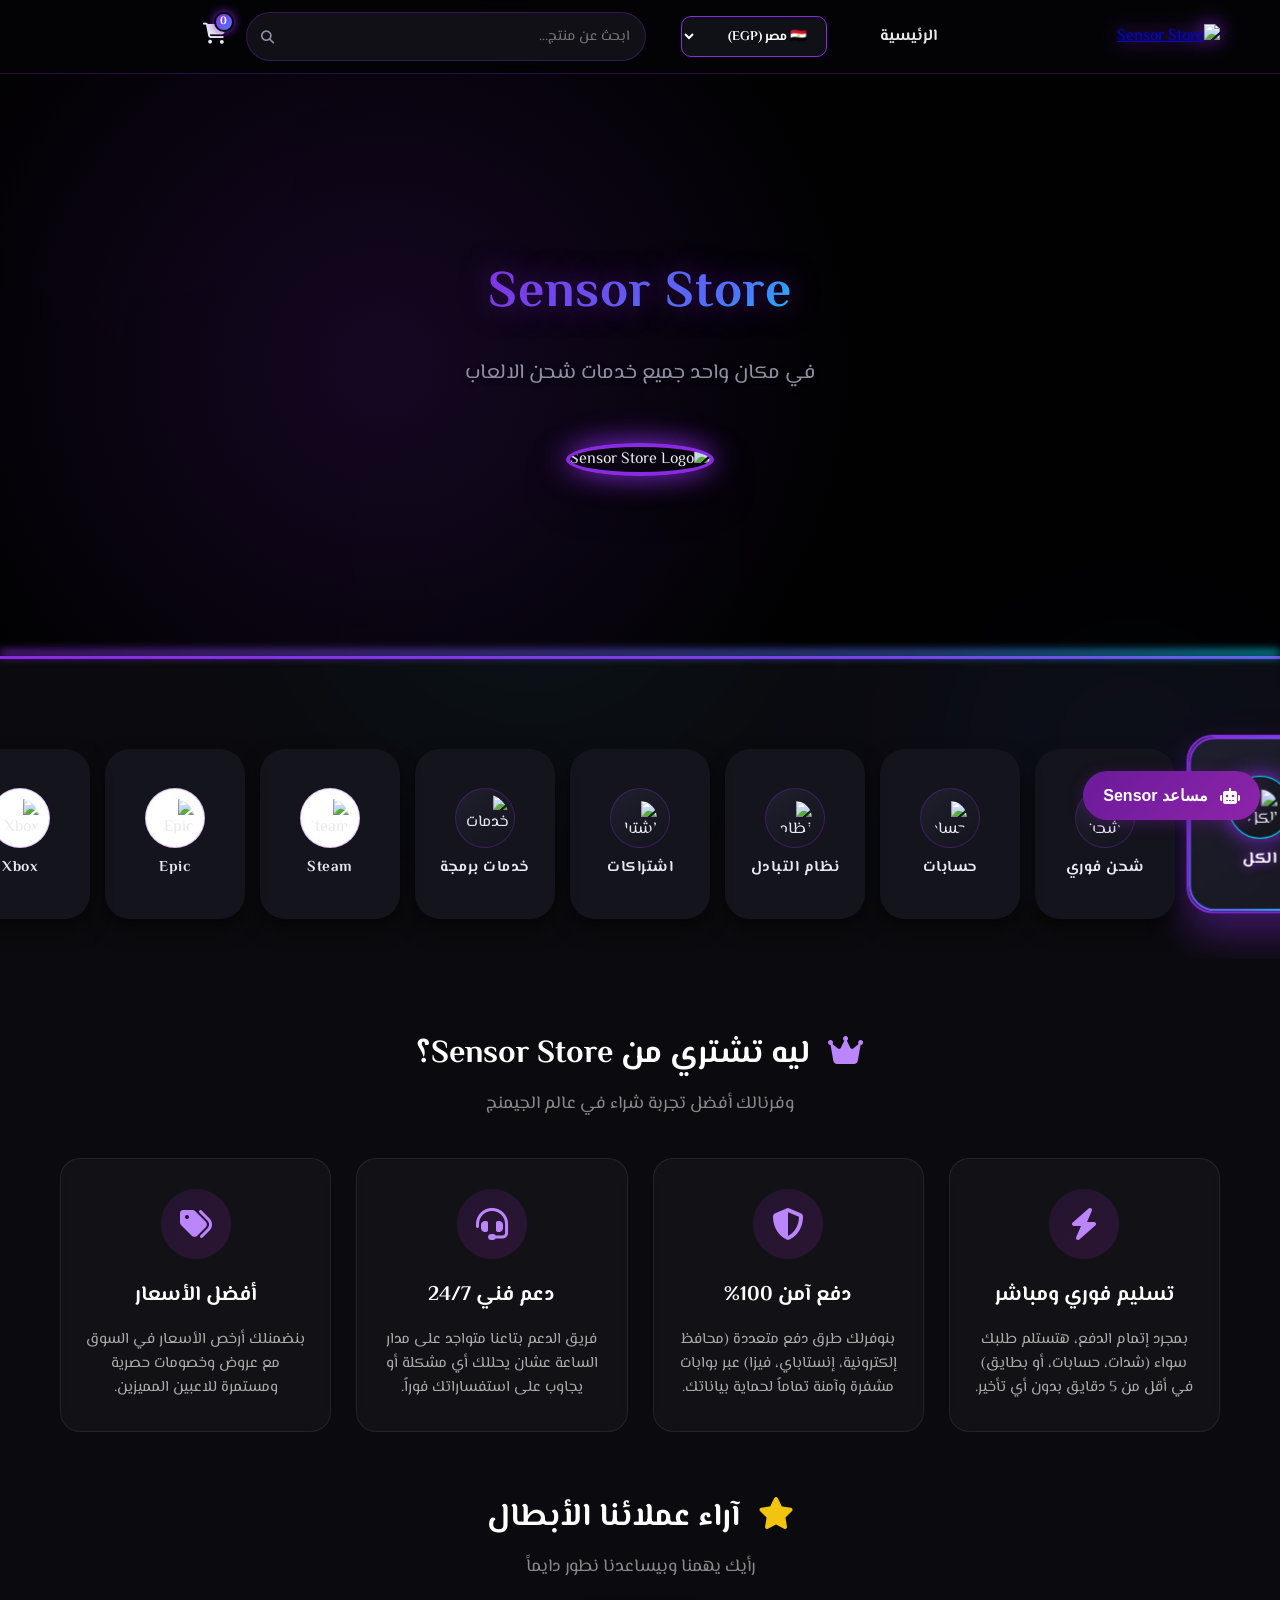
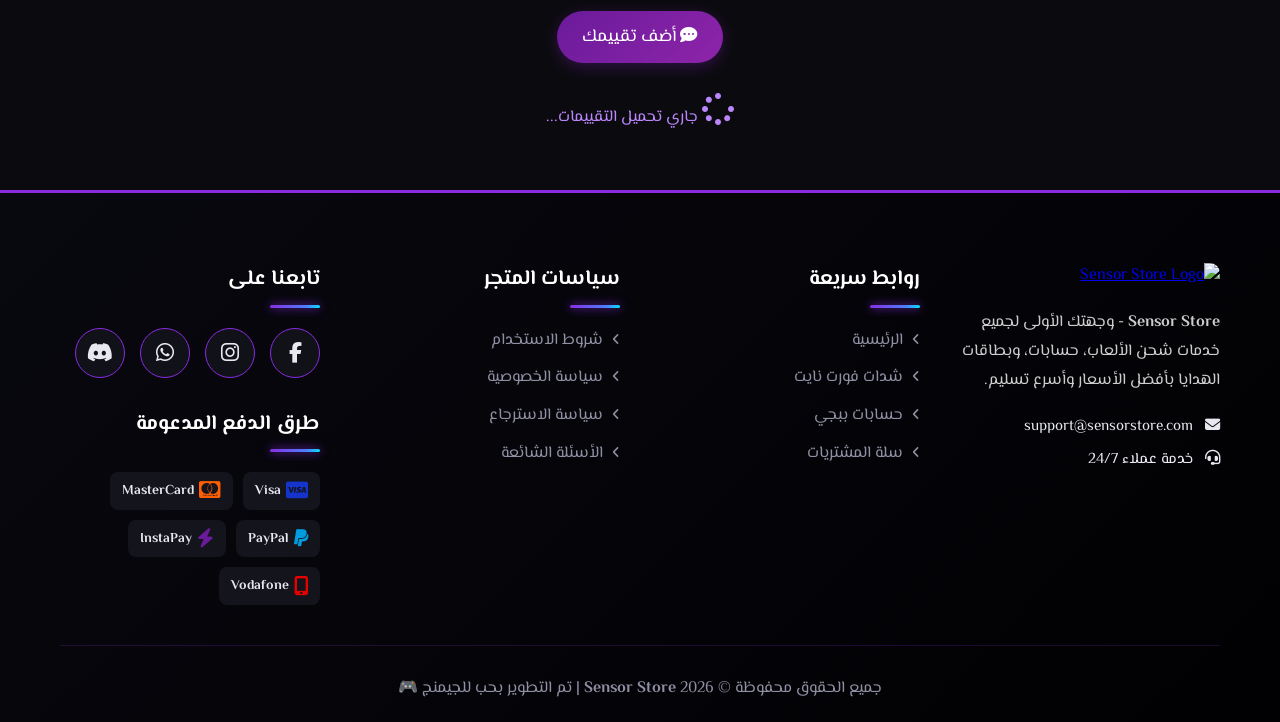
==== commit 7daf2149: "Add files via upload" ====
--- a/index.html
+++ b/index.html
@@ -56,14 +56,6 @@
         <div class="blob blob-3"></div>
     </div>
 
-    <div class="announcement-bar">
-        <div class="container">
-            <p>
-                <i class="fas fa-bolt"></i>
-                توصيل فوري خلال 5 دقائق - حسابات - بطاقات شحن
-            </p>
-        </div>
-    </div>
 
     <nav class="navbar">
         <div class="container nav-content">
@@ -73,6 +65,12 @@
 
             <div class="nav-center">
                 <a href="#" class="nav-link" onclick="goHome()">الرئيسية</a>
+<div class="region-switcher" style="margin: 0 15px;">
+    <select id="regionSelect" onchange="changeRegion(this.value)" style="background: rgba(20, 20, 28, 0.8); color: white; border: 1px solid #8a2be2; border-radius: 10px; padding: 8px 15px; cursor: pointer; font-family: 'El Messiri', sans-serif; outline: none; font-weight: bold;">
+        <option value="eg">🇪🇬 مصر (EGP)</option>
+        <option value="global">🌍 Global (USD)</option>
+    </select>
+</div>
 <div class="search-box">
     <input type="text" id="searchInput" placeholder="ابحث عن منتج..." onkeyup="searchProducts()" style="font-family: 'El Messiri', sans-serif;">
     <button style="cursor: pointer;"><i class="fas fa-search"></i></button>
@@ -92,7 +90,7 @@
             <div class="hero-content">
                 <h1 class="animate__animated animate__fadeInDown">Sensor Store</h1>
                 <p class="animate__animated animate__fadeInUp animate__delay-1s">
-                    جميع خدمات شحن الالعاب
+                   في مكان واحد جميع خدمات شحن الالعاب 
                 </p>
 
                 <img src="https://i.postimg.cc/1XVYmR4d/6e72287a36de96fb.png"
@@ -102,172 +100,60 @@
         </div>
     </section>
 
-  <section class="container categories-section raised-section" id="categoriesSection">
-    
-    <style>
-        /* 1. تعديل الصورة عشان تملأ الكارت بالكامل */
-        .categories-section .cat-img {
-            width: 100%; /* تملأ عرض الكارت بالكامل */
-            height: 120px; /* ارتفاع ثابت عشان كل الكروت تبقى متساوية وشكلها متناسق */
-            object-fit: cover; /* بتخلي الصورة تغطي المساحة بالكامل بدون ما تتمطط */
-            margin-bottom: 10px;
-            background: rgba(255, 255, 255, 0.05); 
-            padding: 0; /* لغينا المسافات الداخلية عشان الصورة توصل للحواف */
-            border-radius: 15px; /* حواف دائرية للصورة */
-            box-shadow: 0 4px 8px rgba(0,0,0,0.1); 
-            transition: all 0.3s ease;
-        }
-
-        /* 2. تنسيق النص العادي عشان يكون جاهز يتحول لشريط */
-        .categories-section .cat-card span {
-            font-family: 'El Messiri', sans-serif;
-            font-weight: 600;
-            display: inline-block; 
-            padding: 5px 15px;
-            border-radius: 20px; 
-            transition: all 0.3s ease;
-        }
-
-        /* 3. إلغاء خلفية الكارت نفسه لما يكون Active */
-        .categories-section .cat-card.active {
-            background: transparent !important;
-            border: none !important;
-            transform: translateY(-5px);
-        }
-
-        /* 4. تلوين الشريط اللي ورا الكلمة بس لما القسم يكون Active */
-        .categories-section .cat-card.active span {
-            background: linear-gradient(45deg, #6a1b9a, #8e24aa); 
-            color: white !important; 
-            box-shadow: 0 4px 15px rgba(106, 27, 154, 0.4); 
-        }
-
-        /* تأثير لما العميل يقف بالماوس على القسم */
-        .categories-section .cat-card:hover .cat-img {
-            background: rgba(255, 255, 255, 0.1);
-            transform: scale(1.05);
-        }
-        /* تنسيقات قسم ليه تشتري مننا */
-.why-us-section {
-    margin-top: 60px;
-    margin-bottom: 60px;
-}
-
-.why-us-header {
-    text-align: center;
-    margin-bottom: 40px;
-}
-
-.why-us-header h2 {
-    color: #ffffff; /* لون أبيض للنص */
-    font-family: 'El Messiri', sans-serif;
-    font-size: 2rem;
-    font-weight: 700;
-}
-
-.why-us-header h2 i {
-    color: #bb86fc; /* لون بنفسجي للأيقونة */
-    margin-left: 10px;
-}
-
-.features-grid {
-    display: grid;
-    grid-template-columns: repeat(auto-fit, minmax(250px, 1fr));
-    gap: 25px;
-}
-
-.feature-box {
-    background: rgba(255, 255, 255, 0.03); /* خلفية زجاجية خفيفة */
-    border: 1px solid rgba(255, 255, 255, 0.08);
-    border-radius: 20px;
-    padding: 30px 20px;
-    text-align: center;
-    transition: all 0.4s ease;
-    backdrop-filter: blur(10px);
-    position: relative;
-    overflow: hidden;
-}
-
-/* تأثير الإضاءة عند مرور الماوس */
-.feature-box:hover {
-    transform: translateY(-10px);
-    border-color: #6a1b9a;
-    box-shadow: 0 10px 30px rgba(106, 27, 154, 0.3);
-    background: rgba(106, 27, 154, 0.05);
-}
-
-.feature-icon-wrapper {
-    width: 70px;
-    height: 70px;
-    background: linear-gradient(135deg, rgba(106, 27, 154, 0.2), rgba(142, 36, 170, 0.2));
-    border-radius: 50%;
-    display: flex;
-    align-items: center;
-    justify-content: center;
-    margin: 0 auto 20px auto;
-    color: #bb86fc;
-    font-size: 2rem;
-    transition: transform 0.4s ease;
-}
-
-.feature-box:hover .feature-icon-wrapper {
-    transform: scale(1.1) rotate(5deg);
-    background: linear-gradient(135deg, #6a1b9a, #8e24aa);
-    color: #ffffff;
-}
-
-.feature-title {
-    color: #ffffff;
-    font-family: 'El Messiri', sans-serif;
-    font-size: 1.3rem;
-    margin-bottom: 15px;
-    font-weight: 700;
-}
-
-.feature-desc {
-    color: #aaaaaa;
-    font-size: 0.95rem;
-    line-height: 1.6;
-}
-    </style>
-
-    <div class="categories-wrapper">
-        <div class="cat-card active" onclick="filterByCategory('all')">
-            <img src="https://cdn-icons-png.flaticon.com/512/8673/8673628.png" alt="الكل" class="cat-img">
-            <span>الكل</span>
-        </div>
-
-        <div class="cat-card" onclick="filterByCategory('vbucks')">
-            <img src="https://image.api.playstation.com/vulcan/ap/rnd/202512/1008/7daacbf918af8a406ff57473a9bf9ed56b464cb6500b9b15.png" alt="The finals" class="cat-img">
-            <span>The finals</span>
-        </div>
-
-        <div class="cat-card" onclick="filterByCategory('pubg')">
-            <img src="https://static0.makeuseofimages.com/wordpress/wp-content/uploads/2023/08/how-to-link-your-epic-games-and-steam-accounts.jpg?w=1600&h=900&fit=crop" alt="PUBG" class="cat-img">
-            <span>حسابات</span>
-        </div>
-
-        <div class="cat-card" onclick="filterByCategory('playstation')">
-            <img src="https://upload.wikimedia.org/wikipedia/commons/thumb/4/4e/Playstation_logo_colour.svg/512px-Playstation_logo_colour.svg.png" alt="PlayStation" class="cat-img">
-            <span> سوني</span>
-        </div>
-
-        <div class="cat-card" onclick="filterByCategory('cards')">
-            <img src="https://be.gamefinity.id/wp-content/uploads/2024/03/WhatsApp-Image-2024-03-08-at-70551-PM-1024x725.jpeg" alt="Gift Cards" class="cat-img">
-            <span> شحن</span>
-        </div>
-
-        <div class="cat-card" onclick="filterByCategory('xbox')">
-            <img src="https://play-lh.googleusercontent.com/hihXCV-0wxOXB5N7uBREaJeCVK0BDjNEBtKwNAncftZMflpEvasiKXn7vCKxu9qGpvk" alt="Xbox" class="cat-img">
-            <span>xbox</span>
-        </div>
-    </div>
-    <div class="connected-gaming-divider"></div>
+<section class="categories-section raised-section" id="categoriesSection">
+    
+
+ <div class="categories-wrapper">
+    <div class="cat-card active" onclick="filterByCategory('all')">
+        <img src="https://cdn-icons-png.flaticon.com/512/8673/8673628.png" alt="الكل" class="cat-img">
+        <span>الكل</span>
+    </div>
+
+    <div class="cat-card" onclick="filterByCategory('fast_charge')">
+        <img src="https://png.pngtree.com/element_our/png_detail/20180922/up-arrow-icon-design-vector-png_110236.jpg" alt="شحن فوري" class="cat-img">
+        <span>شحن فوري</span>
+    </div>
+
+    <div class="cat-card" onclick="filterByCategory('accounts')">
+        <img src="https://cdn-icons-png.flaticon.com/512/3064/3064393.png" alt="حسابات" class="cat-img">
+        <span>حسابات</span>
+    </div>
+
+    <div class="cat-card" onclick="filterByCategory('exchange')">
+        <img src="https://encrypted-tbn0.gstatic.com/images?q=tbn:ANd9GcQp18SRfC82cS6OuUPo3UbzwxPR1jDo5qtewg&s" alt="نظام التبادل" class="cat-img">
+        <span>نظام التبادل</span>
+    </div>
+
+    <div class="cat-card" onclick="filterByCategory('subscriptions')">
+        <img src="https://cdn-icons-png.flaticon.com/512/2950/2950715.png" alt="اشتراكات" class="cat-img">
+        <span>اشتراكات</span>
+    </div>
+
+    <div class="cat-card" onclick="filterByCategory('programming')">
+        <img src="https://img.freepik.com/free-vector/gradient-coding-logo-template_23-2148809439.jpg?semt=ais_hybrid&w=740&q=80" alt="خدمات البرمجة" class="cat-img" style="object-fit: contain; padding: 5px;">
+        <span>خدمات برمجة</span>
+    </div>
+
+    <div class="cat-card" onclick="filterByCategory('steam')">
+        <img src="https://upload.wikimedia.org/wikipedia/commons/thumb/8/83/Steam_icon_logo.svg/512px-Steam_icon_logo.svg.png" alt="Steam" class="cat-img" style="object-fit: contain; background: white; padding: 10px;">
+        <span>Steam</span>
+    </div>
+
+    <div class="cat-card" onclick="filterByCategory('epic')">
+        <img src="https://upload.wikimedia.org/wikipedia/commons/thumb/3/31/Epic_Games_logo.svg/512px-Epic_Games_logo.svg.png" alt="Epic" class="cat-img" style="object-fit: contain; background: white; padding: 10px;">
+        <span>Epic</span>
+    </div>
+
+    <div class="cat-card" onclick="filterByCategory('xbox')">
+        <img src="https://upload.wikimedia.org/wikipedia/commons/thumb/f/f9/Xbox_one_logo.svg/512px-Xbox_one_logo.svg.png" alt="Xbox" class="cat-img" style="object-fit: contain; background: white; padding: 10px;">
+        <span>Xbox</span>
+    </div>
+</div>
+
 </section>
-    <main class="container" id="mainContent">
-        <div class="products-grid" id="productsContainer" style="display: grid; grid-template-columns: repeat(auto-fill, minmax(200px, 1fr)); gap: 20px;">
-        </div>
-    </main>
+<main class="container" id="mainContent">
+    <div id="productsContainer"></div>
+</main>
 
     <section id="checkoutSection" class="container hidden" style="margin-top: 40px; margin-bottom: 80px;">
         <div class="checkout-glass-card">
@@ -406,6 +292,23 @@
             <h3 class="feature-title">أفضل الأسعار</h3>
             <p class="feature-desc">بنضمنلك أرخص الأسعار في السوق مع عروض وخصومات حصرية ومستمرة للاعبين المميزين.</p>
         </div>
+    </div>
+</section>
+
+<section class="container feedbacks-section" style="margin-top: 60px; margin-bottom: 60px;">
+    <div class="why-us-header" style="text-align: center; margin-bottom: 30px;">
+        <h2 style="font-family: 'El Messiri', sans-serif; color: white;"><i class="fas fa-star" style="color: #f1c40f;"></i> آراء عملائنا الأبطال</h2>
+        <p style="color: #888; margin-top: 10px; font-size: 1.1rem;">رأيك يهمنا وبيساعدنا نطور دايماً</p>
+    </div>
+
+    <div style="text-align: center; margin-bottom: 30px;">
+        <button onclick="document.getElementById('feedbackModal').style.display='flex'" style="background: linear-gradient(135deg, #6a1b9a, #8e24aa); color: white; border: none; padding: 12px 25px; border-radius: 30px; font-family: 'El Messiri', sans-serif; font-size: 1.1rem; cursor: pointer; box-shadow: 0 4px 15px rgba(106, 27, 154, 0.4); transition: 0.3s;">
+            <i class="fas fa-comment-dots"></i> أضف تقييمك
+        </button>
+    </div>
+
+    <div id="feedbacksContainer" style="display: grid; grid-template-columns: repeat(auto-fill, minmax(280px, 1fr)); gap: 20px;">
+        <p style="text-align:center; grid-column: 1/-1; color: #bb86fc;"><i class="fas fa-spinner fa-spin fa-2x"></i> جاري تحميل التقييمات...</p>
     </div>
 </section>
 
@@ -500,8 +403,8 @@
                 <span>الإجمالي:</span>
                 <span id="cartTotal">0 ج.م</span>
             </div>
-<button class="btn-checkout" onclick="openCheckout()" style="font-family: 'El Messiri', sans-serif; font-size: 1.2rem; font-weight: bold; width: 100%; padding: 15px; background: linear-gradient(135deg, #6a1b9a, #8e24aa); color: #fff; border: none; border-radius: 10px; cursor: pointer; transition: 0.3s; box-shadow: 0 4px 15px rgba(106, 27, 154, 0.4);">
-    <i class="fas fa-lock" style="margin-left: 8px;"></i> إتمام الشراء
+<button class="btn-glass-action" onclick="openCheckout()">
+    <i class="fas fa-lock"></i> إتمام الشراء
 </button>
         </div>
     </div>
@@ -532,10 +435,43 @@
         </div>
     </div>
 
+
+    <div id="feedbackModal" class="modal">
+    <div class="modal-content" style="background: linear-gradient(145deg, #1a1a26, #12121c); border: 2px solid #6a1b9a; color: white;">
+        <span class="close-btn" onclick="document.getElementById('feedbackModal').style.display='none'" style="color: #aaa;">&times;</span>
+        <h3 style="margin-top: 0; margin-bottom: 20px; text-align: center;"><i class="fas fa-star" style="color:#f1c40f;"></i> سيب تقييمك</h3>
+        
+        <form id="feedbackForm" onsubmit="submitFeedback(event)">
+            <div style="margin-bottom: 15px;">
+                <input type="text" id="fbName" placeholder="اسمك / اسم حسابك" required style="width: 100%; padding: 12px; border-radius: 10px; border: 1px solid rgba(138, 43, 226, 0.3); background: rgba(10, 10, 15, 0.6); color: white; font-family: 'El Messiri', sans-serif;">
+            </div>
+            
+            <div style="margin-bottom: 15px; text-align: center; direction: ltr;">
+                <label style="display: block; margin-bottom: 10px; color: #ccc;">تقييمك من 5</label>
+                <select id="fbRating" required style="padding: 10px; border-radius: 10px; background: rgba(10, 10, 15, 0.6); color: white; border: 1px solid rgba(138, 43, 226, 0.3);">
+                    <option value="5">⭐⭐⭐⭐⭐</option>
+                    <option value="4">⭐⭐⭐⭐</option>
+                    <option value="3">⭐⭐⭐</option>
+                    <option value="2">⭐⭐</option>
+                    <option value="1">⭐</option>
+                </select>
+            </div>
+
+            <div style="margin-bottom: 15px;">
+                <textarea id="fbComment" placeholder="رأيك في خدمتنا..." required rows="3" style="width: 100%; padding: 12px; border-radius: 10px; border: 1px solid rgba(138, 43, 226, 0.3); background: rgba(10, 10, 15, 0.6); color: white; font-family: 'El Messiri', sans-serif; resize: none;"></textarea>
+            </div>
+
+            <button type="submit" id="btnSubmitFb" style="width: 100%; padding: 12px; border-radius: 10px; border: none; background: linear-gradient(135deg, #6a1b9a, #8e24aa); color: white; font-size: 1.1rem; font-family: 'El Messiri', sans-serif; cursor: pointer;">
+                نشر التقييم <i class="fas fa-paper-plane"></i>
+            </button>
+        </form>
+    </div>
+</div>
+
     <div id="aiWizardModal" class="modal">
         <div class="modal-content" style="text-align: center;">
             <span class="close-btn" onclick="closeModals()">&times;</span>
-            <h3 style="color: #6a1b9a;"><i class="fas fa-robot"></i> مساعد Sensor الذكي</h3>
+            <h3 style="color: #6a1b9a;"><i class="fas fa-robot"></i> شات Sensor </h3>
             
             <div id="step1" class="wizard-step active">
                 <p>إيه اللي بتدور عليه النهاردة؟</p>
@@ -565,7 +501,7 @@
 <script type="module">
     // 1. استيراد مكتبات Firebase
     import { initializeApp } from "https://www.gstatic.com/firebasejs/12.9.0/firebase-app.js";
-    import { getFirestore, collection, getDocs, addDoc, serverTimestamp } from "https://www.gstatic.com/firebasejs/12.9.0/firebase-firestore.js";
+import { getFirestore, collection, getDocs, addDoc, serverTimestamp, query, orderBy } from "https://www.gstatic.com/firebasejs/12.9.0/firebase-firestore.js";
 
     // 2. إعدادات Firebase الخاصة بك
     const firebaseConfig = {
@@ -589,164 +525,235 @@
 
     // --- وظائف المتجر (مربوطة بـ window لتظهر للأزرار) ---
 
-    // جلب المنتجات من Firebase
-    async function fetchProducts() {
-        const container = document.getElementById('productsContainer');
-        container.innerHTML = '<p style="text-align:center; grid-column: 1/-1; color: var(--primary-purple);"><i class="fas fa-spinner fa-spin fa-2x"></i> جاري تحميل المنتجات...</p>';
+    // قاموس بأسماء الأقسام عشان نعرض عناوين شيك بالعربي
+const categoryNames = {
+    'fast_charge': '<i class="fas fa-bolt" style="color: #f1c40f;"></i> شحن فوري',
+    'accounts': '<i class="fas fa-gamepad" style="color: #bb86fc;"></i> حسابات',
+    'exchange': '<i class="fas fa-exchange-alt" style="color: #4caf50;"></i> نظام التبادل',
+    'subscriptions': '<i class="fas fa-crown" style="color: #ff9800;"></i> اشتراكات',
+    'programming': '<i class="fas fa-laptop-code" style="color: #00e5ff;"></i> خدمات برمجة',
+    'steam': '<i class="fab fa-steam" style="color: #ffffff;"></i> Steam',
+    'epic': '<i class="fas fa-cube" style="color: #ffffff;"></i> Epic Games',
+    'xbox': '<i class="fab fa-xbox" style="color: #107C10;"></i> Xbox',
+    'vbucks': '<i class="fas fa-coins" style="color: #00e5ff;"></i> شدات فورت نايت',
+    'pubg': '<i class="fas fa-crosshairs" style="color: #ff9800;"></i> حسابات ببجي',
+    'other': '<i class="fas fa-layer-group" style="color: #bb86fc;"></i> منتجات متنوعة'
+};
+
+// جلب المنتجات من Firebase
+async function fetchProducts() {
+    const container = document.getElementById('productsContainer');
+    container.innerHTML = '<p style="text-align:center; color: var(--primary-purple); margin-top: 50px; width: 100%;"><i class="fas fa-spinner fa-spin fa-2x"></i> جاري تحميل المنتجات...</p>';
+    
+    try {
+        const querySnapshot = await getDocs(collection(db, "products"));
+        products = [];
+        querySnapshot.forEach((doc) => {
+            products.push({ id: doc.id, ...doc.data() });
+        });
+        // تفعيل التقسيم الافتراضي
+        window.renderProducts(products, true);
+        window.updateCartUI();
+    } catch (error) {
+        console.error("Error: ", error);
+        container.innerHTML = '<p style="text-align:center; color: #ff4757; margin-top: 50px; width: 100%;">تعذر تحميل المنتجات حالياً. تأكد من اتصالك بالإنترنت.</p>';
+    }
+}
+
+window.renderProducts = function(items, groupByCategory = false) {
+    const container = document.getElementById('productsContainer');
+    container.innerHTML = '';
+
+    if (items.length === 0) {
+        container.innerHTML = '<p style="text-align: center; padding: 20px; width: 100%;">لا توجد منتجات.</p>';
+        return;
+    }
+
+    // دالة لبناء كارت المنتج
+// دالة لبناء كارت المنتج
+    const generateProductHTML = (p) => {
+        // التأكد من وجود wishlist لو مش متعرفة بشكل عام عشان ميعملش إيرور
+        const inWishlist = (typeof wishlist !== 'undefined' ? wishlist : []).find(w => w.id === p.id);
+        const heartColor = inWishlist ? '#ff4757' : '#ccc';
         
-        try {
-            const querySnapshot = await getDocs(collection(db, "products"));
-            products = [];
-            querySnapshot.forEach((doc) => {
-                products.push({ id: doc.id, ...doc.data() });
-            });
-            window.renderProducts(products);
-            window.updateCartUI();
-        } catch (error) {
-            console.error("Error: ", error);
-            container.innerHTML = '<p style="text-align:center; grid-column: 1/-1;">تعذر تحميل المنتجات حالياً.</p>';
+        // --- الجزء الجديد الخاص باللغة والعملة ---
+        const finalPrice = getFormattedPrice(p.price);
+        // بنستخدم المتغيرات اللي عرفناها فوق
+        const currentCurrency = typeof currencySymbol !== 'undefined' ? currencySymbol : 'ج.م';
+        const btnText = typeof addToCartText !== 'undefined' ? addToCartText : 'أضف للسلة';
+
+        return `
+            <div class="product-card" style="padding: 20px; text-align: center; display: flex; flex-direction: column; align-items: center;">
+                <i class="fas fa-heart" onclick="toggleWishlist('${p.id}')" style="position: absolute; top: 15px; left: 15px; font-size: 1.2rem; cursor: pointer; color: ${heartColor}; z-index: 10;"></i>
+                <img src="${p.image}" alt="${p.name}" style="width: 100%; height: 160px; object-fit: contain; margin-bottom: 15px; margin-top: 10px; border-radius: 8px;">
+                
+                <h3 style="font-size: 1.1rem; margin-bottom: 10px; color: var(--text-light);">${p.name}</h3>
+                <p style="color: var(--primary-purple-light); font-weight: bold; font-size: 1.3rem; margin-bottom: 15px; direction: ltr;">${finalPrice} ${currentCurrency}</p>
+                <button onclick="addToCart('${p.id}')" class="btn-glass-action" style="font-size: 1.1rem; padding: 12px;">
+                    <i class="fas fa-cart-plus"></i> ${btnText}
+                </button>
+
+            </div>`;
+    };
+
+    if (groupByCategory) {
+        // تجميع المنتجات حسب القسم
+        const grouped = {};
+        items.forEach(p => {
+            const cat = p.category || 'other';
+            if (!grouped[cat]) grouped[cat] = [];
+            grouped[cat].push(p);
+        });
+
+        // رسم الأقسام
+        for (const cat in grouped) {
+            const catTitle = categoryNames[cat] || cat;
+            const catProducts = grouped[cat].map(generateProductHTML).join('');
+            
+            container.innerHTML += `
+                <div class="category-group" style="margin-bottom: 50px; width: 100%;">
+                    <h2 style="color: var(--text-bright); font-family: 'El Messiri', sans-serif; font-size: 1.6rem; margin-bottom: 25px; display: flex; align-items: center; gap: 10px; border-bottom: 2px solid rgba(138, 43, 226, 0.3); padding-bottom: 10px;">
+                        <i class="fas fa-layer-group" style="color: var(--epic-purple);"></i> ${catTitle}
+                    </h2>
+                    <div class="products-grid" style="display: grid; grid-template-columns: repeat(auto-fill, minmax(200px, 1fr)); gap: 20px;">
+                        ${catProducts}
+                    </div>
+                </div>
+            `;
         }
-    }
-
-    window.renderProducts = function(items) {
-        const container = document.getElementById('productsContainer');
-        container.innerHTML = '';
-        if (items.length === 0) {
-            container.innerHTML = '<p style="grid-column: 1 / -1; text-align: center; padding: 20px;">لا توجد منتجات.</p>';
-            return;
-        }
-        items.forEach(p => {
-            const inWishlist = wishlist.find(w => w.id === p.id);
-            const heartColor = inWishlist ? '#ff4757' : '#ccc';
-            container.innerHTML += `
-                <div class="product-card" style="padding: 20px; text-align: center; display: flex; flex-direction: column; align-items: center;">
-                    <i class="fas fa-heart" onclick="toggleWishlist('${p.id}')" style="position: absolute; top: 15px; left: 15px; font-size: 1.2rem; cursor: pointer; color: ${heartColor}; z-index: 10;"></i>
-                   <img src="${p.image}" alt="${p.name}" style="width: 100%; height: 160px; object-fit: contain; margin-bottom: 15px; margin-top: 10px; border-radius: 8px;">
-                    <h3 style="font-size: 1.1rem; margin-bottom: 10px; color: var(--text-light);">${p.name}</h3>
-                    <p style="color: var(--primary-purple-light); font-weight: bold; font-size: 1.3rem; margin-bottom: 15px;">${p.price} ج.م</p>
-<button onclick="addToCart('${p.id}')" style="font-family: 'El Messiri', sans-serif; font-size: 1.1rem; width: 100%; background: var(--gradient-primary); color: white; border: none; padding: 12px; border-radius: 8px; cursor: pointer; font-weight: bold; transition: 0.3s;">
-    <i class="fas fa-cart-plus"></i> أضف للسلة
-</button>
-                </div>`;
-        });
+    } else {
+        // العرض العادي بدون تقسيم
+        const productsHTML = items.map(generateProductHTML).join('');
+        container.innerHTML = `
+            <div class="products-grid" style="display: grid; grid-template-columns: repeat(auto-fill, minmax(200px, 1fr)); gap: 20px; width: 100%;">
+                ${productsHTML}
+            </div>
+        `;
+    }
+};
+
+window.addToCart = function(id) {
+    const product = products.find(p => p.id === id);
+    cart.push(product);
+    localStorage.setItem('sensorCart', JSON.stringify(cart));
+    window.updateCartUI();
+    window.showToast(`تم إضافة ${product.name} للسلة`);
+    
+    // فيدباك
+    if (navigator.vibrate) navigator.vibrate(50);
+    confetti({ particleCount: 40, spread: 60, origin: { y: 0.9 }, colors: ['#bb86fc', '#64b5f6'] });
+};
+
+window.updateCartUI = function() {
+    const container = document.getElementById('cartItemsContainer');
+    let totalNativePrice = 0;
+    container.innerHTML = '';
+    
+    cart.forEach((item, index) => {
+        totalNativePrice += Number(item.price);
+        container.innerHTML += `
+            <div style="display: flex; align-items: center; justify-content: space-between; margin-bottom: 15px; border-bottom: 1px solid var(--border-color); padding-bottom: 10px;">
+                <img src="${item.image}" style="width: 40px; height: 40px; object-fit: contain;">
+                <div style="flex: 1; margin: 0 10px;">
+                    <h4 style="margin: 0; font-size: 0.9rem; color: var(--text-light);">${item.name}</h4>
+                    <span style="color: var(--primary-purple-light); font-weight: bold; direction: ltr; display:inline-block;">${getFormattedPrice(item.price)} ${currencySymbol}</span>
+                </div>
+                <button onclick="removeFromCart(${index})" style="background: none; border: none; color: #ff4757; cursor: pointer;"><i class="fas fa-trash"></i></button>
+            </div>`;
+    });
+    
+    document.getElementById('cartTotal').innerText = getFormattedPrice(totalNativePrice) + ' ' + currencySymbol;
+    document.getElementById('cartBadge').innerText = cart.length;
+    document.getElementById('mobileBadge').innerText = cart.length;
+    document.getElementById('mobileBadge').style.display = cart.length > 0 ? 'flex' : 'none';
+};
+
+window.removeFromCart = function(index) {
+    cart.splice(index, 1);
+    localStorage.setItem('sensorCart', JSON.stringify(cart));
+    window.updateCartUI();
+};
+
+window.sendOrderToWhatsapp = async function(e) {
+    e.preventDefault();
+    const btn = document.getElementById('btnConfirm');
+    btn.innerHTML = '<i class="fas fa-spinner fa-spin"></i> جاري تسجيل طلبك...';
+    btn.disabled = true;
+
+    const orderData = {
+        customerName: document.getElementById('custName').value,
+        phone: document.getElementById('custPhone').value,
+        email: document.getElementById('custEmail').value,
+        paymentMethod: document.getElementById('paymentMethod').value,
+        transferInfo: document.getElementById('transferInfo').value,
+        items: cart,
+        total: cart.reduce((s, i) => s + Number(i.price), 0),
+        createdAt: serverTimestamp()
     };
 
-    window.addToCart = function(id) {
-        const product = products.find(p => p.id === id);
-        cart.push(product);
-        localStorage.setItem('sensorCart', JSON.stringify(cart));
-        window.updateCartUI();
-        window.showToast(`تم إضافة ${product.name} للسلة`);
+    try {
+        await addDoc(collection(db, "orders"), orderData);
         
-        // فيدباك
-        if (navigator.vibrate) navigator.vibrate(50);
-        confetti({ particleCount: 40, spread: 60, origin: { y: 0.9 }, colors: ['#bb86fc', '#64b5f6'] });
-    };
-
-    window.updateCartUI = function() {
-        const container = document.getElementById('cartItemsContainer');
-        let total = 0;
-        container.innerHTML = '';
-        cart.forEach((item, index) => {
-            total += Number(item.price);
-            container.innerHTML += `
-                <div style="display: flex; align-items: center; justify-content: space-between; margin-bottom: 15px; border-bottom: 1px solid var(--border-color); padding-bottom: 10px;">
-                    <img src="${item.image}" style="width: 40px; height: 40px; object-fit: contain;">
-                    <div style="flex: 1; margin: 0 10px;">
-                        <h4 style="margin: 0; font-size: 0.9rem; color: var(--text-light);">${item.name}</h4>
-                        <span style="color: var(--primary-purple-light); font-weight: bold;">${item.price} ج.م</span>
-                    </div>
-                    <button onclick="removeFromCart(${index})" style="background: none; border: none; color: #ff4757; cursor: pointer;"><i class="fas fa-trash"></i></button>
-                </div>`;
-        });
-        document.getElementById('cartTotal').innerText = total + ' ج.م';
-        document.getElementById('cartBadge').innerText = cart.length;
-        document.getElementById('mobileBadge').innerText = cart.length;
-        document.getElementById('mobileBadge').style.display = cart.length > 0 ? 'flex' : 'none';
-    };
-
-    window.removeFromCart = function(index) {
-        cart.splice(index, 1);
-        localStorage.setItem('sensorCart', JSON.stringify(cart));
-        window.updateCartUI();
-    };
-
-    window.sendOrderToWhatsapp = async function(e) {
-        e.preventDefault();
-        const btn = document.getElementById('btnConfirm');
-        btn.innerHTML = '<i class="fas fa-spinner fa-spin"></i> جاري تسجيل طلبك...';
-        btn.disabled = true;
-
-        const orderData = {
-            customerName: document.getElementById('custName').value,
-            phone: document.getElementById('custPhone').value,
-            email: document.getElementById('custEmail').value,
-            paymentMethod: document.getElementById('paymentMethod').value,
-            transferInfo: document.getElementById('transferInfo').value,
-            items: cart,
-            total: cart.reduce((s, i) => s + Number(i.price), 0),
-            createdAt: serverTimestamp()
-        };
-
-        try {
-            await addDoc(collection(db, "orders"), orderData);
-            
-            // احتفال
-            confetti({ particleCount: 150, spread: 70, origin: { y: 0.6 } });
-            
-            let itemsMsg = cart.map(i => `- ${i.name}`).join('%0A');
-            let msg = `طلب جديد من: ${orderData.customerName}%0Aالمنتجات:%0A${itemsMsg}%0Aالإجمالي: ${orderData.total} ج.م`;
-            
-            setTimeout(() => {
-                window.open(`https://wa.me/201012345678?text=${msg}`, '_blank');
-                cart = [];
-                localStorage.setItem('sensorCart', "[]");
-                window.location.reload();
-            }, 1500);
-        } catch (err) {
-            alert("خطأ في الشبكة، حاول لاحقاً");
-            btn.disabled = false;
-            btn.innerText = "تأكيد وإرسال الإيصال";
-        }
-    };
-
-    // باقي دوال التحكم في الواجهة (Navigation)
-    window.openCart = () => { document.getElementById('cartSidebar').style.right = '0'; document.getElementById('overlay').style.display = 'block'; };
-    window.closeCart = () => { document.getElementById('cartSidebar').style.right = '-400px'; document.getElementById('overlay').style.display = 'none'; };
-    window.closeModals = () => { document.querySelectorAll('.modal').forEach(m => m.style.display = 'none'); document.getElementById('overlay').style.display = 'none'; };
-    window.goHome = () => { window.location.reload(); };
-    window.openCheckout = () => {
-        if(cart.length === 0) return alert("السلة فارغة");
-        window.closeCart();
-        document.getElementById('heroSection').style.display = 'none';
-        document.getElementById('categoriesSection').style.display = 'none';
-        document.getElementById('mainContent').style.display = 'none';
-        document.getElementById('checkoutSection').classList.remove('hidden');
-        document.getElementById('finalTotalAmount').innerText = document.getElementById('cartTotal').innerText;
-    };
-
-    window.showToast = (msg) => {
-        const t = document.getElementById('toast');
-        document.getElementById('toastMessage').innerText = msg;
-        t.style.display = 'block';
-        setTimeout(() => t.style.display = 'none', 3000);
-    };
-
-    // تشغيل جلب المنتجات عند البداية
-    fetchProducts();
+        // احتفال
+        confetti({ particleCount: 150, spread: 70, origin: { y: 0.6 } });
+        
+        let itemsMsg = cart.map(i => `- ${i.name}`).join('%0A');
+        let msg = `طلب جديد من: ${orderData.customerName}%0Aالمنتجات:%0A${itemsMsg}%0Aالإجمالي: ${orderData.total} ج.م`;
+        
+        setTimeout(() => {
+            window.open(`https://wa.me/201012345678?text=${msg}`, '_blank');
+            cart = [];
+            localStorage.setItem('sensorCart', "[]");
+            window.location.reload();
+        }, 1500);
+    } catch (err) {
+        alert("خطأ في الشبكة، حاول لاحقاً");
+        btn.disabled = false;
+        btn.innerText = "تأكيد وإرسال الإيصال";
+    }
+};
+// تشغيل إعدادات المنطقة عند فتح الصفحة
+window.addEventListener('DOMContentLoaded', () => {
+    document.getElementById('regionSelect').value = currentRegion;
+    if (currentRegion === 'global') {
+        document.documentElement.dir = 'ltr'; // قلب الموقع إنجليزي
+        document.documentElement.lang = 'en';
+        document.getElementById('searchInput').placeholder = translations.global.searchPlaceholder || 'Search...';
+    }
+});
+// باقي دوال التحكم في الواجهة (Navigation)
+window.openCart = () => { document.getElementById('cartSidebar').style.right = '0'; document.getElementById('overlay').style.display = 'block'; };
+window.closeCart = () => { document.getElementById('cartSidebar').style.right = '-400px'; document.getElementById('overlay').style.display = 'none'; };
+window.closeModals = () => { document.querySelectorAll('.modal').forEach(m => m.style.display = 'none'); document.getElementById('overlay').style.display = 'none'; };
+window.goHome = () => { window.location.reload(); };
+window.openCheckout = () => {
+    if(cart.length === 0) return alert("السلة فارغة");
+    window.closeCart();
+    document.getElementById('heroSection').style.display = 'none';
+    document.getElementById('categoriesSection').style.display = 'none';
+    document.getElementById('mainContent').style.display = 'none';
+    document.getElementById('checkoutSection').classList.remove('hidden');
+    document.getElementById('finalTotalAmount').innerText = document.getElementById('cartTotal').innerText;
+};
+
+window.showToast = (msg) => {
+    const t = document.getElementById('toast');
+    document.getElementById('toastMessage').innerText = msg;
+    t.style.display = 'block';
+    setTimeout(() => t.style.display = 'none', 3000);
+};
+
+// تشغيل جلب المنتجات عند البداية
+fetchProducts();
+
 window.updatePaymentInstructions = function() {
-    // تحديد العناصر المطلوبة من الصفحة
     const paymentMethod = document.getElementById("paymentMethod").value;
     const instructionBox = document.getElementById("paymentInstructions");
     const payText = document.getElementById("payText");
-    
-    // سحب إجمالي المبلغ من الفاتورة
     const totalAmount = document.getElementById("finalTotalAmount").innerText;
 
-    // إظهار صندوق التعليمات
     instructionBox.classList.remove("hidden");
 
-    // تغيير النص بناءً على وسيلة الدفع المختارة مع إضافة المبلغ
     if (paymentMethod === "vodafone") {
         payText.innerHTML = `يرجى تحويل مبلغ <strong style="color: var(--primary-purple); font-size: 1.2rem;">${totalAmount}</strong> على رقم فودافون كاش التالي:<br><strong style='font-size: 1.3rem; color: #e60000; letter-spacing: 2px;'>01020717500</strong><br>ثم اكتب الرقم الذي قمت بالتحويل منه بالأسفل.`;
     } 
@@ -760,39 +767,31 @@
         payText.innerHTML = `سيتم تحويلك إلى صفحة الدفع الآمن لدفع مبلغ <strong style="color: var(--primary-purple); font-size: 1.2rem;">${totalAmount}</strong> بعد التأكيد.`;
     }
     else {
-        // إخفاء الصندوق إذا لم يتم اختيار شيء
         instructionBox.classList.add("hidden");
     }
 };
 
 window.filterByCategory = function(category) {
-    // 1. إزالة تأثير (Active) من كل الأقسام
     const allCards = document.querySelectorAll('.cat-card');
     allCards.forEach(card => card.classList.remove('active'));
 
-    // 2. إضافة تأثير (Active) للقسم اللي تم اختياره
     const clickedCard = Array.from(allCards).find(card => card.getAttribute('onclick').includes(category));
     if (clickedCard) {
         clickedCard.classList.add('active');
     }
 
-    // 3. فلترة المنتجات وعرضها
     const container = document.getElementById('productsContainer');
     
     if (category === 'all') {
-        // لو اختار "الكل"، اعرض كل المنتجات
-        window.renderProducts(products);
+        window.renderProducts(products, true); // إرسال true لتفعيل التقسيم
     } else {
-        // فلترة المنتجات بناءً على القسم المختار
         const filteredProducts = products.filter(p => p.category === category);
         
-        // عرض المنتجات اللي اتفلترت
         if (filteredProducts.length > 0) {
-            window.renderProducts(filteredProducts);
+            window.renderProducts(filteredProducts, false); // إرسال false للعرض العادي
         } else {
-            // رسالة لو القسم لسه مفيهوش منتجات
             container.innerHTML = `
-                <div style="grid-column: 1 / -1; text-align: center; padding: 40px; background: rgba(255,255,255,0.05); border-radius: 15px; border: 1px dashed var(--border-color);">
+                <div style="grid-column: 1 / -1; text-align: center; padding: 40px; background: rgba(255,255,255,0.05); border-radius: 15px; border: 1px dashed var(--border-color); width: 100%;">
                     <i class="fas fa-box-open" style="font-size: 3rem; color: #666; margin-bottom: 15px;"></i>
                     <h3 style="color: var(--text-light);">لا توجد منتجات في هذا القسم حالياً</h3>
                     <p style="color: #888; margin-top: 10px;">سيتم إضافة منتجات أسطورية قريباً!</p>
@@ -881,6 +880,186 @@
     }
 };
 
+// ================= وظائف التقييمات (Feedbacks) =================
+
+// 1. جلب وعرض التقييمات
+async function fetchFeedbacks() {
+    const container = document.getElementById('feedbacksContainer');
+    try {
+        const q = query(collection(db, "feedbacks"), orderBy("createdAt", "desc"));
+        const querySnapshot = await getDocs(q);
+        
+        container.innerHTML = '';
+        
+        if (querySnapshot.empty) {
+            container.innerHTML = '<p style="grid-column: 1/-1; text-align: center; color: #888;">كن أول من يكتب تقييماً!</p>';
+            return;
+        }
+
+        querySnapshot.forEach((doc) => {
+            const fb = doc.data();
+            const stars = '⭐'.repeat(Number(fb.rating));
+            const date = fb.createdAt ? new Date(fb.createdAt.toDate()).toLocaleDateString('ar-EG') : 'الآن';
+
+            container.innerHTML += `
+                <div style="background: rgba(255, 255, 255, 0.03); border: 1px solid rgba(138, 43, 226, 0.2); padding: 20px; border-radius: 15px; backdrop-filter: blur(5px); box-shadow: 0 5px 15px rgba(0,0,0,0.2);">
+                    <div style="display: flex; justify-content: space-between; align-items: center; margin-bottom: 10px;">
+                        <h4 style="color: white; margin: 0; font-size: 1.1rem; display: flex; align-items: center; gap: 8px;">
+                            <i class="fas fa-user-circle" style="color: #bb86fc; font-size: 1.5rem;"></i> ${fb.name}
+                        </h4>
+                        <span style="direction: ltr; font-size: 0.9rem;">${stars}</span>
+                    </div>
+                    <p style="color: #ccc; font-size: 0.95rem; margin-bottom: 10px; line-height: 1.6;">"${fb.comment}"</p>
+                    <span style="font-size: 0.75rem; color: #666;"><i class="far fa-clock"></i> ${date}</span>
+                </div>
+            `;
+        });
+    } catch (error) {
+        console.error("Error fetching feedbacks: ", error);
+        container.innerHTML = '<p style="grid-column: 1/-1; text-align: center; color: #ff4757;">تعذر تحميل التقييمات.</p>';
+    }
+}
+
+// 2. إرسال تقييم جديد
+window.submitFeedback = async function(e) {
+    e.preventDefault();
+    const btn = document.getElementById('btnSubmitFb');
+    const originalText = btn.innerHTML;
+    btn.innerHTML = '<i class="fas fa-spinner fa-spin"></i> جاري النشر...';
+    btn.disabled = true;
+
+    const feedbackData = {
+        name: document.getElementById('fbName').value,
+        rating: document.getElementById('fbRating').value,
+        comment: document.getElementById('fbComment').value,
+        createdAt: serverTimestamp()
+    };
+
+    try {
+        await addDoc(collection(db, "feedbacks"), feedbackData);
+        document.getElementById('feedbackModal').style.display = 'none';
+        window.showToast("شكراً لتقييمك! 💖");
+        document.getElementById('feedbackForm').reset();
+        fetchFeedbacks(); // تحديث القائمة فوراً
+    } catch (err) {
+        alert("حدث خطأ أثناء إرسال التقييم، جرب تاني.");
+    } finally {
+        btn.innerHTML = originalText;
+        btn.disabled = false;
+    }
+};
+
+// تشغيل جلب التقييمات عند فتح الصفحة
+fetchFeedbacks();
+
+</script>
+<script>
+    // ================= إعدادات اللغة والمنطقة (Region) =================
+// ================= إعدادات المنطقة واللغة والعملة =================
+const EXCHANGE_RATE = 50; // سعر الدولار مقابل الجنيه (تقدر تعدله براحتك)
+let currentRegion = localStorage.getItem('sensorRegion') || 'eg';
+
+window.changeRegion = function(region) {
+    localStorage.setItem('sensorRegion', region);
+    window.location.reload(); 
+};
+
+function getFormattedPrice(price) {
+    return currentRegion === 'global' ? (price / EXCHANGE_RATE).toFixed(2) : price;
+}
+
+const currencySymbol = currentRegion === 'global' ? '$' : 'ج.م';
+const addToCartText = currentRegion === 'global' ? 'Add to Cart' : 'أضف للسلة';
+
+// قاموس الأقسام الدايناميك
+const categoryNames = {
+    'fast_charge': currentRegion === 'global' ? '<i class="fas fa-bolt" style="color: #f1c40f;"></i> Fast Charge' : '<i class="fas fa-bolt" style="color: #f1c40f;"></i> شحن فوري',
+    'accounts': currentRegion === 'global' ? '<i class="fas fa-gamepad" style="color: #bb86fc;"></i> Accounts' : '<i class="fas fa-gamepad" style="color: #bb86fc;"></i> حسابات',
+    'exchange': currentRegion === 'global' ? '<i class="fas fa-exchange-alt" style="color: #4caf50;"></i> Exchange' : '<i class="fas fa-exchange-alt" style="color: #4caf50;"></i> نظام التبادل',
+    'subscriptions': currentRegion === 'global' ? '<i class="fas fa-crown" style="color: #ff9800;"></i> Subscriptions' : '<i class="fas fa-crown" style="color: #ff9800;"></i> اشتراكات',
+    'programming': currentRegion === 'global' ? '<i class="fas fa-laptop-code" style="color: #00e5ff;"></i> Programming' : '<i class="fas fa-laptop-code" style="color: #00e5ff;"></i> خدمات برمجة',
+    'steam': '<i class="fab fa-steam" style="color: #ffffff;"></i> Steam',
+    'epic': '<i class="fas fa-cube" style="color: #ffffff;"></i> Epic Games',
+    'xbox': '<i class="fab fa-xbox" style="color: #107C10;"></i> Xbox',
+    'vbucks': currentRegion === 'global' ? '<i class="fas fa-coins" style="color: #00e5ff;"></i> V-Bucks' : '<i class="fas fa-coins" style="color: #00e5ff;"></i> شدات فورت نايت',
+    'pubg': currentRegion === 'global' ? '<i class="fas fa-crosshairs" style="color: #ff9800;"></i> PUBG Accounts' : '<i class="fas fa-crosshairs" style="color: #ff9800;"></i> حسابات ببجي',
+    'other': currentRegion === 'global' ? '<i class="fas fa-layer-group" style="color: #bb86fc;"></i> Other' : '<i class="fas fa-layer-group" style="color: #bb86fc;"></i> منتجات متنوعة'
+};
+
+// قاموس الترجمة السحري للنصوص الثابتة
+const enDictionary = {
+    "في مكان واحد جميع خدمات شحن الالعاب": "All game top-up services in one place",
+    "الرئيسية": "Home", "ابحث عن منتج...": "Search products...", "جميع خدمات شحن الالعاب": "Premium Game Top-up Services",
+    "الكل": "All", "شحن فوري": "Fast Charge", "حسابات": "Accounts", "نظام التبادل": "Exchange", "اشتراكات": "Subscriptions", "خدمات برمجة": "Programming",
+    "بيانات الطلب والتأكيد": "Order Details", "الاسم": "Full Name", "اكتب اسمك هنا..": "Enter your name..",
+    "رقم الواتساب الخاص بك": "WhatsApp Number", "البريد الإلكتروني (لاستلام البيانات)": "Email Address",
+    "اختر طريقة الدفع": "Payment Method", "-- اختر طريقة الدفع --": "-- Select Method --",
+    "فودافون كاش": "Vodafone Cash", "إنستا باي (InstaPay)": "InstaPay", "باي بال (PayPal)": "PayPal", "فيزا / ماستركارد": "Visa / MasterCard",
+    "الرقم المحول منه / أو إيميل الحساب (للتأكيد)": "Transfer Number / Email", "رقمك أو إيميلك اللي حولت منه...": "Your number or email...",
+    "تأكيد وإرسال الطلب": "Confirm Order", "ملخص الفاتورة": "Order Summary", "الإجمالي:": "Total:", "الإجمالي": "Total", "السعر النهائي": "Final Price",
+    "طلبك آمن ومحمي": "Secure & Protected Order", "ليه تشتري من Sensor Store؟": "Why choose Sensor Store?",
+    "وفرنالك أفضل تجربة شراء في عالم الجيمنج": "The best gaming shopping experience.", "تسليم فوري ومباشر": "Instant Delivery",
+    "بمجرد إتمام الدفع، هتستلم طلبك سواء (شدات، حسابات، أو بطايق) في أقل من 5 دقايق بدون أي تأخير.": "Get your orders in under 5 mins after payment.",
+    "دفع آمن 100%": "100% Secure Payment", "بنوفرلك طرق دفع متعددة (محافظ إلكترونية، إنستاباي، فيزا) عبر بوابات مشفرة وآمنة تماماً لحماية بياناتك.": "Encrypted payment methods to protect your data.",
+    "دعم فني 24/7": "24/7 Support", "فريق الدعم بتاعنا متواجد على مدار الساعة عشان يحللك أي مشكلة أو يجاوب على استفساراتك فوراً.": "Our support team is available around the clock.",
+    "أفضل الأسعار": "Best Prices", "بنضمنلك أرخص الأسعار في السوق مع عروض وخصومات حصرية ومستمرة للاعبين المميزين.": "We guarantee the cheapest prices with exclusive discounts.",
+    "روابط سريعة": "Quick Links", "سلة المشتريات": "Shopping Cart", "سياسات المتجر": "Store Policies", "شروط الاستخدام": "Terms of Use",
+    "سياسة الخصوصية": "Privacy Policy", "سياسة الاسترجاع": "Refund Policy", "الأسئلة الشائعة": "FAQs", "تابعنا على": "Follow Us",
+    "طرق الدفع المدعومة": "Payment Methods", "السلة": "Cart", "المفضلة": "Wishlist", "حسابي": "Account", "مساعد Sensor": "Sensor AI",
+    "آراء عملائنا الأبطال": "Customer Reviews", "رأيك يهمنا وبيساعدنا نطور دايماً": "Your feedback helps us improve.",
+    "أضف تقييمك": "Add Review", "آراء العملاء": "Reviews", "سيب تقييمك": "Leave a Review", "اسمك / اسم حسابك": "Name / Account",
+    "تقييمك من 5": "Rating out of 5", "رأيك في خدمتنا...": "Your feedback...", "نشر التقييم": "Submit Review", "إتمام الشراء": "Checkout",
+    "جاري تحميل المنتجات...": "Loading products...", "لا توجد منتجات.": "No products found.", "جميع الحقوق محفوظة": "All Rights Reserved"
+};
+
+window.addEventListener('DOMContentLoaded', () => {
+    document.getElementById('regionSelect').value = currentRegion;
+    
+    // سحر الترجمة: لو أجنبي، هنغير كل النصوص والاتجاهات
+    if (currentRegion === 'global') {
+        document.documentElement.dir = 'ltr';
+        document.documentElement.lang = 'en';
+        document.body.style.fontFamily = "'Segoe UI', Roboto, sans-serif";
+        
+        // تظبيط أماكن الأيقونات عشان تناسب الانجليزي LTR
+        document.head.insertAdjacentHTML('beforeend', `
+            <style>
+                .search-box input { padding: 12px 45px 12px 15px; }
+                .search-box button { right: 15px; left: auto; }
+                .input-icon { left: 15px; right: auto; }
+                .input-wrapper input, .input-wrapper select, .input-wrapper textarea { padding: 14px 15px 14px 45px; }
+                .close-btn { right: 20px; left: auto; }
+                .fb-card { direction: ltr; }
+            </style>
+        `);
+
+        // دالة تبديل الكلمات
+        const walkDOM = (node) => {
+            if (node.nodeType === 3) {
+                let text = node.nodeValue.trim();
+                if (text && enDictionary[text]) { node.nodeValue = node.nodeValue.replace(text, enDictionary[text]); }
+            } else if (node.nodeType === 1 && node.nodeName !== 'SCRIPT' && node.nodeName !== 'STYLE') {
+                if (node.placeholder && enDictionary[node.placeholder]) { node.placeholder = enDictionary[node.placeholder]; }
+                for (let child of node.childNodes) walkDOM(child);
+            }
+        };
+        walkDOM(document.body);
+    }
+});
+
+// دالة حساب السعر حسب المنطقة
+function getFormattedPrice(priceEGP) {
+    if (currentRegion === 'global') {
+        return (priceEGP / EXCHANGE_RATE).toFixed(2); // بيقسم على 50 ويقرب لرقمين عشريين
+    }
+    return priceEGP;
+}
+
+// دالة تغيير المنطقة
+window.changeRegion = function(region) {
+    localStorage.setItem('sensorRegion', region);
+    window.location.reload(); // بنعمل ريفرش عشان نطبق اللغة والأسعار الجديدة
+};
 </script>
 
 <div id="orderSuccessOverlay" style="display: none; position: fixed; top: 0; left: 0; width: 100%; height: 100%; background: rgba(0,0,0,0.85); z-index: 10000; justify-content: center; align-items: center; flex-direction: column; color: white; text-align: center; backdrop-filter: blur(8px);">
--- a/style.css
+++ b/style.css
@@ -1,27 +1,25 @@
 /* ==================== GLOBAL VARIABLES & RESET ==================== */
 :root {
-    /* Gaming Theme Colors - Dark Mode */
-    --primary-purple: #bb86fc;        /* More vibrant for dark mode */
-    --primary-purple-dark: #9d65e5;
-    --primary-purple-light: #d0a6ff;
-    --accent-blue: #64b5f6;
-    --accent-green: #81c784;
-    --accent-red: #f6685e;
-    --accent-gold: #ffd966;
-    --bg-dark: #0a0c14;               /* Darker base */
-    --bg-darker: #05070c;              /* For depth */
-    --bg-card: #1a1d2b;                /* Card background */
-    --bg-elevated: #252a3a;             /* Elevated elements */
-    --text-light: #ffffff;
-    --text-dark: #e0e0e0;              /* Light text for dark bg */
-    --text-muted: #9aa0b0;
-    --border-color: #2d3345;
-    --shadow-soft: 0 10px 40px rgba(0, 0, 0, 0.5);
-    --shadow-medium: 0 20px 60px rgba(187, 134, 252, 0.25);
-    --gradient-gaming: linear-gradient(135deg, #bb86fc 0%, #64b5f6 50%, #81c784 100%);
-    --gradient-primary: linear-gradient(135deg, #bb86fc 0%, #9d65e5 100%);
-    --overlay-dark: rgba(0, 0, 0, 0.7);
-    --card-border: 1px solid rgba(187, 134, 252, 0.15);
+    /* Epic Games Theme - Dark Mode */
+    --epic-purple: #8a2be2;           /* Blue-violet like Epic */
+    --epic-purple-light: #9d4edd;
+    --epic-purple-dark: #6a1fb1;
+    --epic-blue: #4d7cfe;              /* Epic blue accent */
+    --epic-cyan: #00e5ff;
+    --epic-glow: rgba(138, 43, 226, 0.6);
+    --bg-deep: #0b0b0f;                 /* Epic's deep black */
+    --bg-darker: #030305;
+    --bg-card: #14141c;                  /* Card background */
+    --bg-elevated: #1c1c28;
+    --text-bright: #ffffff;
+    --text-soft: #e8e8f0;
+    --text-dim: #8f8fa3;
+    --border-glow: rgba(138, 43, 226, 0.3);
+    --shadow-heavy: 0 20px 40px rgba(0, 0, 0, 0.8);
+    --shadow-purple: 0 15px 35px rgba(138, 43, 226, 0.35);
+    --gradient-epic: linear-gradient(135deg, #8a2be2 0%, #4d7cfe 70%, #00e5ff 100%);
+    --gradient-card: linear-gradient(145deg, #1c1c28, #14141c);
+    --overlay-strong: rgba(0, 0, 0, 0.85);
 }
 
 * {
@@ -32,10 +30,10 @@
 }
 
 body {
-    background: var(--bg-dark);
-    color: var(--text-dark);
+    background: var(--bg-deep);
+    color: var(--text-soft);
     direction: rtl;
-    font-family: 'El Messiri', sans-serif;
+    font-family: 'El Messiri', 'Segoe UI', sans-serif;
     font-size: 16px;
     line-height: 1.6;
     overflow-x: hidden;
@@ -49,7 +47,7 @@
     padding: 0 20px;
 }
 
-/* ==================== FLOATING BACKGROUND BLOBS ==================== */
+/* ==================== EPIC BACKGROUND EFFECTS ==================== */
 .bloom-background {
     position: fixed;
     top: 0;
@@ -64,56 +62,58 @@
 .blob {
     position: absolute;
     border-radius: 50%;
-    filter: blur(100px);
-    opacity: 0.1;                     /* More subtle in dark mode */
-    animation: floatBlob 20s infinite alternate ease-in-out;
+    filter: blur(120px);
+    opacity: 0.08;
+    animation: epicFloat 25s infinite alternate ease-in-out;
 }
 
 .blob-1 {
+    width: 700px;
+    height: 700px;
+    background: radial-gradient(circle, #8a2be2 0%, rgba(138, 43, 226, 0) 70%);
+    top: -200px;
+    left: -200px;
+    animation-duration: 30s;
+}
+
+.blob-2 {
     width: 600px;
     height: 600px;
-    background: radial-gradient(circle, #bb86fc 0%, rgba(187, 134, 252, 0) 70%);
-    top: -150px;
-    left: -100px;
-    animation-duration: 25s;
-}
-
-.blob-2 {
-    width: 500px;
-    height: 500px;
-    background: radial-gradient(circle, #64b5f6 0%, rgba(100, 181, 246, 0) 70%);
-    bottom: -100px;
-    right: -100px;
-    animation-duration: 30s;
-    animation-delay: -5s;
+    background: radial-gradient(circle, #4d7cfe 0%, rgba(77, 124, 254, 0) 70%);
+    bottom: -150px;
+    right: -150px;
+    animation-duration: 35s;
+    animation-delay: -7s;
 }
 
 .blob-3 {
-    width: 700px;
-    height: 700px;
-    background: radial-gradient(circle, #81c784 0%, rgba(129, 199, 132, 0) 70%);
-    bottom: -200px;
-    left: 10%;
-    animation-duration: 20s;
-    animation-delay: -10s;
-}
-
-@keyframes floatBlob {
-    0% { transform: translate(0, 0) scale(1); }
-    100% { transform: translate(50px, 50px) scale(1.1); }
+    width: 550px;
+    height: 550px;
+    background: radial-gradient(circle, #00e5ff 0%, rgba(0, 229, 255, 0) 70%);
+    top: 30%;
+    left: 20%;
+    animation-duration: 28s;
+    animation-delay: -12s;
+}
+
+@keyframes epicFloat {
+    0% { transform: translate(0, 0) scale(1); opacity: 0.05; }
+    100% { transform: translate(80px, 60px) scale(1.2); opacity: 0.12; }
 }
 
 /* ==================== ANNOUNCEMENT BAR ==================== */
 .announcement-bar {
-    background: var(--gradient-gaming);
-    color: var(--text-light);
+    background: var(--gradient-epic);
+    color: var(--text-bright);
     text-align: center;
-    padding: 10px 0;
+    padding: 12px 0;
     font-size: 0.95rem;
-    font-weight: 600;
+    font-weight: 700;
     position: relative;
     z-index: 100;
-    box-shadow: 0 2px 15px rgba(187, 134, 252, 0.3);
+    box-shadow: 0 2px 20px var(--epic-glow);
+    letter-spacing: 0.5px;
+    border-bottom: 1px solid rgba(255, 255, 255, 0.1);
 }
 
 .announcement-bar p {
@@ -125,12 +125,12 @@
 
 .announcement-bar i {
     font-size: 1.1rem;
-    animation: pulse 2s infinite;
-}
-
-@keyframes pulse {
-    0%, 100% { transform: scale(1); }
-    50% { transform: scale(1.2); }
+    animation: epicPulse 2s infinite;
+}
+
+@keyframes epicPulse {
+    0%, 100% { transform: scale(1); text-shadow: 0 0 5px white; }
+    50% { transform: scale(1.2); text-shadow: 0 0 15px var(--epic-cyan); }
 }
 
 /* ==================== NAVBAR ==================== */
@@ -138,11 +138,11 @@
     position: sticky;
     top: 0;
     z-index: 1000;
-    background: rgba(10, 12, 20, 0.85);
+    background: rgba(3, 3, 5, 0.9);
     backdrop-filter: blur(20px);
     -webkit-backdrop-filter: blur(20px);
-    border-bottom: 1px solid rgba(187, 134, 252, 0.2);
-    padding: 10px 0;
+    border-bottom: 1px solid var(--border-glow);
+    padding: 12px 0;
 }
 
 .nav-content {
@@ -155,12 +155,13 @@
 .site-logo {
     height: 45px;
     width: auto;
-    filter: drop-shadow(0 2px 4px rgba(187, 134, 252, 0.3));
+    filter: drop-shadow(0 0 10px var(--epic-purple));
     transition: transform 0.3s ease;
 }
 
 .site-logo:hover {
-    transform: scale(1.05);
+    transform: scale(1.05) rotate(2deg);
+    filter: drop-shadow(0 0 15px var(--epic-blue));
 }
 
 .nav-center {
@@ -172,40 +173,58 @@
 }
 
 .nav-link {
-    color: var(--text-dark);
+    color: var(--text-soft);
     text-decoration: none;
-    font-weight: 600;
-    padding: 8px 15px;
-    border-radius: 25px;
+    font-weight: 700;
+    padding: 8px 18px;
+    border-radius: 30px;
     transition: all 0.3s ease;
     white-space: nowrap;
+    position: relative;
+    overflow: hidden;
+}
+
+.nav-link::before {
+    content: '';
+    position: absolute;
+    bottom: 0;
+    left: 50%;
+    width: 0;
+    height: 2px;
+    background: var(--gradient-epic);
+    transition: all 0.3s ease;
+    transform: translateX(-50%);
 }
 
 .nav-link:hover {
-    background: var(--gradient-primary);
-    color: var(--text-light);
-    transform: translateY(-2px);
+    color: var(--text-bright);
+    text-shadow: 0 0 8px var(--epic-purple);
+}
+
+.nav-link:hover::before {
+    width: 70%;
 }
 
 .cart-btn {
     position: relative;
     cursor: pointer;
-    font-size: 1.2rem;
-    color: var(--text-dark);
-    transition: transform 0.3s ease;
+    font-size: 1.3rem;
+    color: var(--text-soft);
+    transition: all 0.3s ease;
 }
 
 .cart-btn:hover {
-    transform: scale(1.1);
-    color: var(--primary-purple);
+    transform: scale(1.15);
+    color: var(--epic-purple-light);
+    text-shadow: 0 0 15px var(--epic-purple);
 }
 
 .badge {
     position: absolute;
     top: -8px;
     right: -8px;
-    background: var(--primary-purple);
-    color: var(--bg-dark);
+    background: linear-gradient(135deg, var(--epic-purple), var(--epic-blue));
+    color: var(--text-bright);
     font-size: 0.7rem;
     font-weight: bold;
     width: 20px;
@@ -214,7 +233,8 @@
     display: flex;
     align-items: center;
     justify-content: center;
-    border: 2px solid var(--bg-dark);
+    border: 2px solid var(--bg-deep);
+    box-shadow: 0 0 10px var(--epic-purple);
 }
 
 /* ==================== SEARCH BOX ==================== */
@@ -227,17 +247,18 @@
 .search-box input {
     width: 100%;
     padding: 12px 15px 12px 45px;
-    border: 1.5px solid rgba(187, 134, 252, 0.2);
-    background: var(--bg-card);
+    border: 1px solid var(--border-glow);
+    background: rgba(20, 20, 28, 0.8);
     border-radius: 50px;
     font-size: 0.9rem;
-    color: var(--text-dark);
+    color: var(--text-soft);
     transition: all 0.3s ease;
+    backdrop-filter: blur(5px);
 }
 
 .search-box input:focus {
-    border-color: var(--primary-purple);
-    box-shadow: 0 0 0 4px rgba(187, 134, 252, 0.15);
+    border-color: var(--epic-purple);
+    box-shadow: 0 0 0 4px rgba(138, 43, 226, 0.2), 0 0 20px rgba(138, 43, 226, 0.3);
     outline: none;
     background: var(--bg-elevated);
 }
@@ -250,12 +271,12 @@
     background: none;
     border: none;
     cursor: pointer;
-    color: var(--text-muted);
+    color: var(--text-dim);
     transition: color 0.3s ease;
 }
 
 .search-box button:hover {
-    color: var(--primary-purple);
+    color: var(--epic-purple);
 }
 
 .search-results-dropdown {
@@ -264,13 +285,13 @@
     left: 0;
     width: 100%;
     background: var(--bg-elevated);
-    border-radius: 0 0 15px 15px;
-    box-shadow: var(--shadow-soft);
+    border-radius: 0 0 20px 20px;
+    box-shadow: var(--shadow-heavy), 0 0 30px rgba(138, 43, 226, 0.2);
     z-index: 2000;
     max-height: 300px;
     overflow-y: auto;
     display: none;
-    border: 1px solid var(--border-color);
+    border: 1px solid var(--border-glow);
     border-top: none;
 }
 
@@ -280,11 +301,11 @@
     padding: 10px;
     cursor: pointer;
     transition: background 0.2s;
-    border-bottom: 1px solid var(--border-color);
+    border-bottom: 1px solid var(--border-glow);
 }
 
 .search-result-item:hover {
-    background: rgba(187, 134, 252, 0.1);
+    background: rgba(138, 43, 226, 0.15);
 }
 
 .search-result-item img {
@@ -293,6 +314,7 @@
     border-radius: 8px;
     object-fit: cover;
     margin-left: 10px;
+    border: 1px solid var(--epic-purple);
 }
 
 .search-result-item .info {
@@ -302,27 +324,27 @@
 .search-result-item h4 {
     font-size: 0.9rem;
     margin: 0 0 3px 0;
-    color: var(--text-dark);
+    color: var(--text-bright);
 }
 
 .search-result-item span {
     font-size: 0.8rem;
-    color: var(--primary-purple);
+    color: var(--epic-purple-light);
     font-weight: bold;
 }
 
-/* ==================== HERO SECTION ==================== */
+/* ==================== HERO SECTION - EPIC STYLE ==================== */
 .hero {
-    /* وضعنا طبقة شفافة سوداء فوق الصورة عشان الكلام الأبيض يفضل مقروء وواضح */
-    background-image: linear-gradient(rgba(0, 0, 0, 0.6), rgba(0, 0, 0, 0.7)), url('https://cms-assets.xboxservices.com/assets/31/bd/31bdd251-f773-4590-ba37-95310f3228dd.jpg?n=3005894_Super-Hero-1779_Finals_1920x1080_02.jpg');
-    background-size: cover; /* لضمان إن الصورة تملأ المساحة بالكامل */
-    background-position: center; /* لتوسيط الصورة */
+    background-image: linear-gradient(var(--overlay-strong), var(--overlay-strong)), url('https://cms-assets.xboxservices.com/assets/31/bd/31bdd251-f773-4590-ba37-95310f3228dd.jpg?n=3005894_Super-Hero-1779_Finals_1920x1080_02.jpg');
+    background-size: cover;
+    background-position: center;
     background-repeat: no-repeat;
-    /* يفضل إضافة ارتفاع مناسب لو مش موجود عندك */
-    min-height: 60vh;
+    min-height: 65vh;
     display: flex;
     align-items: center;
     justify-content: center;
+    position: relative;
+    border-bottom: 3px solid var(--epic-purple);
 }
 
 .hero::before {
@@ -332,10 +354,19 @@
     left: 0;
     right: 0;
     bottom: 0;
-    background: url('data:image/svg+xml;utf8,<svg xmlns="http://www.w3.org/2000/svg" viewBox="0 0 100 100" width="100" height="100"><polygon points="50,10 90,30 90,70 50,90 10,70 10,30" fill="rgba(187,134,252,0.03)"/></svg>');
-    background-size: 100px 100px;
-    opacity: 0.2;
-    z-index: 0;
+    background: radial-gradient(circle at 30% 50%, rgba(138, 43, 226, 0.15), transparent 50%);
+    z-index: 1;
+}
+
+.hero::after {
+    content: '';
+    position: absolute;
+    bottom: 0;
+    left: 0;
+    width: 100%;
+    height: 5px;
+    background: var(--gradient-epic);
+    filter: blur(5px);
 }
 
 .hero-content {
@@ -343,130 +374,269 @@
     z-index: 2;
     max-width: 800px;
     margin: 0 auto;
+    text-align: center;
 }
 
 .hero h1 {
-    font-size: 3rem;
-    font-weight: 800;
+    font-size: 3.2rem;
+    font-weight: 900;
     margin-bottom: 20px;
-    background: var(--gradient-gaming);
+    background: var(--gradient-epic);
     -webkit-background-clip: text;
     -webkit-text-fill-color: transparent;
-    text-shadow: 0 4px 15px rgba(187, 134, 252, 0.3);
+    text-shadow: 0 0 30px rgba(138, 43, 226, 0.5);
+    letter-spacing: 1px;
 }
 
 .hero p {
-    font-size: 1.2rem;
-    color: var(--text-muted);
+    font-size: 1.3rem;
+    color: var(--text-dim);
     margin-bottom: 30px;
     line-height: 1.8;
+    text-shadow: 0 2px 5px rgba(0, 0, 0, 0.5);
 }
 
 .hero-logo {
     width: 160px;
     height: 160px;
     border-radius: 50%;
-    border: 5px solid rgba(187, 134, 252, 0.4);
-    box-shadow: 0 10px 30px rgba(187, 134, 252, 0.3);
+    border: 4px solid var(--epic-purple);
+    box-shadow: 0 0 30px var(--epic-purple), 0 20px 40px rgba(0, 0, 0, 0.6);
     margin-top: 20px;
     transition: all 0.5s cubic-bezier(0.175, 0.885, 0.32, 1.275);
     cursor: pointer;
 }
 
 .hero-logo:hover {
-    transform: scale(1.1) rotate(5deg);
-    border-color: var(--primary-purple);
-    box-shadow: 0 15px 40px rgba(187, 134, 252, 0.4);
-}
-
-/* ==================== CATEGORIES ==================== */
+    transform: scale(1.1) rotate(8deg);
+    border-color: var(--epic-cyan);
+    box-shadow: 0 0 50px var(--epic-cyan), 0 25px 50px rgba(0, 0, 0, 0.8);
+}
+
+/* ==================== CATEGORIES - EPIC CARDS ==================== */
 .categories-section {
-    margin: 40px 0 60px;
+    margin: 50px 0 70px;
 }
 
 .categories-wrapper {
     display: flex;
+    justify-content: center; /* بيسنترهم في الشاشات الكبيرة */
+    align-items: stretch;
+    flex-wrap: nowrap; /* بيمنعهم ينزلوا سطر جديد */
+    gap: 15px;
+    width: 100%;
+    max-width: 100%;
+    margin: 0 auto;
+    
+    /* 🔴 التعديل هنا: زودنا البادينج من فوق وتحت لـ 40 بيكسل عشان الكارت لما ينط لفوق ميتخبطش ويتقص */
+    padding: 40px 20px; 
+    
+    overflow-x: auto; /* بيشغل السحب (السكرول) في الموبايل */
+    /* عشان نمنع أي قص من فوق وتحت خالص */
+    scroll-padding: 20px; 
+}
+/* ==================== زر الشراء الزجاجي المضيء ==================== */
+.btn-glass-action {
+    font-family: 'El Messiri', sans-serif;
+    font-size: 1.2rem;
+    font-weight: bold;
+    width: 100%;
+    padding: 15px;
+    border-radius: 12px;
+    cursor: pointer;
+    transition: all 0.4s ease;
+    display: flex;
+    align-items: center;
     justify-content: center;
-    gap: 15px;
-    flex-wrap: wrap;
-}
-
+    gap: 8px;
+/* ================= Marquee (Loop) Styles ================= */
+.marquee-wrapper {
+    width: 100%;
+    overflow: hidden;
+    position: relative;
+    padding: 20px 0;
+    direction: ltr; /* لضمان حركة سلسة من اليمين لليسار */
+}
+
+.marquee-track {
+    display: flex;
+    width: max-content;
+    /* 25s هو وقت اللفة، تقدر تزوده لو عايز تبطئ الحركة */
+    animation: marqueeScroll 25s linear infinite; 
+}
+
+.marquee-track:hover {
+    animation-play-state: paused; /* توقف اللوب لما العميل يقف بالماوس يقرأ تقييم */
+}
+
+.marquee-content {
+    display: flex;
+    gap: 20px;
+    padding-right: 20px; /* لعمل مسافة فاصلة بين اللفة والتانية */
+}
+
+.fb-card {
+    width: 320px; /* عرض ثابت للكارت عشان اللوب يظبط */
+    flex-shrink: 0;
+    background: rgba(255, 255, 255, 0.03);
+    border: 1px solid rgba(138, 43, 226, 0.2);
+    padding: 20px;
+    border-radius: 15px;
+    backdrop-filter: blur(5px);
+    box-shadow: 0 5px 15px rgba(0,0,0,0.2);
+    direction: rtl; /* إرجاع النص من اليمين لليسار */
+    white-space: normal;
+}
+
+/* حركة اللوب السحرية */
+@keyframes marqueeScroll {
+    0% { transform: translateX(0); }
+    100% { transform: translateX(-50%); }
+}
+
+@media (max-width: 768px) {
+    .fb-card { width: 280px; }
+}
+    /* 👈 الحالة العادية: شفاف + بلور + أوت لاين */
+    background: rgba(138, 43, 226, 0.1); /* شفافية */
+    backdrop-filter: blur(10px); /* تأثير الزجاج */
+    -webkit-backdrop-filter: blur(10px);
+    border: 2px solid var(--epic-purple); /* الأوت لاين */
+    color: var(--text-bright);
+    box-shadow: 0 4px 15px rgba(0, 0, 0, 0.2);
+}
+
+/* 👈 الحالة عند مرور الماوس: يتلون بالكامل */
+.btn-glass-action:hover {
+    background: linear-gradient(135deg, #8a2be2, #4d7cfe); /* يتملي باللون */
+    border-color: transparent; /* إخفاء الأوت لاين */
+    transform: translateY(-3px); /* يترفع لفوق سِنة */
+    box-shadow: 0 10px 30px rgba(138, 43, 226, 0.5); /* إضاءة قوية */
+    color: white;
+}
+
+.btn-glass-action:active {
+    transform: scale(0.96);
+}
 .cat-card {
-    width: 130px;
-    height: 160px;
-    background: rgba(26, 29, 43, 0.8);
+    flex-shrink: 0 !important;
+}
+
+.categories-wrapper::-webkit-scrollbar {
+    display: none;
+}
+
+/* 👈 السطر ده مهم جداً عشان يمنع الكروت إنها "تتفعص" أو تصغر عشان تكفي الشاشة */
+.cat-card {
+    flex-shrink: 0 !important;
+}
+
+/* (اختياري) السطور دي عشان نخفي شريط التمرير المزعج ويفضل الشكل نضيف */
+.categories-wrapper::-webkit-scrollbar {
+    display: none;
+}
+
+.cat-card {
+    width: 140px;
+    height: 170px;
+    background: var(--bg-card);
     backdrop-filter: blur(10px);
-    -webkit-backdrop-filter: blur(10px);
-    border: 2px solid var(--primary-purple);
-    border-radius: 20px;
+    border: 2px solid transparent;
+    border-radius: 25px;
     display: flex;
     flex-direction: column;
     align-items: center;
     justify-content: center;
     padding: 15px;
     cursor: pointer;
-    transition: all 0.3s cubic-bezier(0.175, 0.885, 0.32, 1.275);
-    box-shadow: 0 5px 15px rgba(187, 134, 252, 0.15);
+    transition: all 0.4s cubic-bezier(0.175, 0.885, 0.32, 1.275);
+    box-shadow: 0 10px 20px rgba(0, 0, 0, 0.5);
+    position: relative;
+    overflow: hidden;
+}
+
+.cat-card::before {
+    content: '';
+    position: absolute;
+    top: 0;
+    left: 0;
+    right: 0;
+    bottom: 0;
+    border-radius: 25px;
+    padding: 2px;
+    background: var(--gradient-epic);
+    -webkit-mask: linear-gradient(#fff 0 0) content-box, linear-gradient(#fff 0 0);
+    mask: linear-gradient(#fff 0 0) content-box, linear-gradient(#fff 0 0);
+    -webkit-mask-composite: xor;
+    mask-composite: exclude;
+    opacity: 0;
+    transition: opacity 0.4s ease;
+}
+
+.cat-card:hover::before {
+    opacity: 1;
 }
 
 .cat-card:hover {
-    transform: translateY(-8px);
-    background: rgba(37, 42, 58, 0.95);
-    box-shadow: 0 15px 30px rgba(187, 134, 252, 0.25);
+    transform: translateY(-10px) scale(1.02);
+    box-shadow: 0 20px 30px rgba(138, 43, 226, 0.3);
 }
 
 .cat-card.active {
-    background: var(--gradient-primary);
-    border-color: transparent;
-    transform: translateY(-8px) scale(1.05);
-    box-shadow: 0 15px 40px rgba(187, 134, 252, 0.4);
+    background: linear-gradient(145deg, #1f1f2e, #181822);
+    border-color: var(--epic-purple);
+    transform: translateY(-10px) scale(1.05);
+    box-shadow: 0 20px 40px rgba(138, 43, 226, 0.4);
+}
+
+.cat-card.active::before {
+    opacity: 1;
+}
+
+.cat-img {
+    width: 75px;
+    height: 75px;
+    object-fit: contain;
+    margin-bottom: 12px;
+    border-radius: 50%;
+    background: linear-gradient(145deg, #1f1f2e, #14141c);
+    padding: 12px;
+    transition: transform 0.4s ease;
+    border: 1px solid rgba(138, 43, 226, 0.3);
+}
+
+.cat-card:hover .cat-img {
+    transform: scale(1.15) rotate(8deg);
+}
+
+.cat-card.active .cat-img {
+    border-color: var(--epic-cyan);
+    box-shadow: 0 0 20px var(--epic-purple);
+}
+
+.cat-card span {
+    font-weight: 800;
+    color: var(--text-soft);
+    font-size: 0.95rem;
+    text-align: center;
+    letter-spacing: 0.5px;
 }
 
 .cat-card.active span {
-    color: var(--text-light);
-}
-
-.cat-img {
-    width: 70px;
-    height: 70px;
-    object-fit: contain;
-    margin-bottom: 10px;
-    border-radius: 50%;
-    background: var(--bg-card);
-    padding: 10px;
-    transition: transform 0.3s ease;
-}
-
-.cat-card:hover .cat-img {
-    transform: scale(1.1) rotate(5deg);
-}
-
-.cat-card.active .cat-img {
-    background: rgba(255, 255, 255, 0.15);
-}
-
-.cat-card span {
-    font-weight: 700;
-    color: var(--text-dark);
-    font-size: 0.9rem;
-    text-align: center;
-}
-
-.cat-card.active span {
-    color: var(--text-light);
-    text-shadow: 0 2px 4px rgba(0, 0, 0, 0.2);
-}
-
-/* ==================== DIVIDER ==================== */
+    color: var(--text-bright);
+    text-shadow: 0 0 10px var(--epic-purple);
+}
+
+/* ==================== EPIC DIVIDER ==================== */
 .connected-gaming-divider {
-    width: 85%;
-    height: 30px;
-    margin: 20px auto;
-    background-image: url("data:image/svg+xml,%3Csvg width='60' height='30' viewBox='0 0 60 30' xmlns='http://www.w3.org/2000/svg'%3E%3Cpath d='M0 15 Q 15 5 30 15 T 60 15' stroke='%23bb86fc' stroke-width='2' fill='none'/%3E%3Ccircle cx='30' cy='15' r='3' fill='%23bb86fc'/%3E%3C/svg%3E");
+    width: 90%;
+    height: 40px;
+    margin: 30px auto;
+    background-image: url("data:image/svg+xml,%3Csvg width='80' height='40' viewBox='0 0 80 40' xmlns='http://www.w3.org/2000/svg'%3E%3Cpath d='M0 20 Q 20 5 40 20 T 80 20' stroke='%238a2be2' stroke-width='3' fill='none' stroke-dasharray='5 5'/%3E%3Ccircle cx='40' cy='20' r='5' fill='%238a2be2' filter='url(%23glow)'%3E%3Canimate attributeName='r' values='5;8;5' dur='2s' repeatCount='indefinite' /%3E%3C/circle%3E%3Cdefs%3E%3Cfilter id='glow'%3E%3CfeGaussianBlur stdDeviation='3' result='coloredBlur'/%3E%3CfeMerge%3E%3CfeMergeNode in='coloredBlur'/%3E%3CfeMergeNode in='SourceGraphic'/%3E%3C/feMerge%3E%3C/filter%3E%3C/defs%3E%3C/svg%3E");
     background-repeat: repeat-x;
     background-position: center;
-    background-size: 60px 30px;
-    opacity: 0.5;
+    background-size: 80px 40px;
+    opacity: 0.8;
 }
 
 /* ==================== PRODUCTS GRID ==================== */
@@ -474,31 +644,31 @@
     display: grid;
     grid-template-columns: repeat(auto-fill, minmax(280px, 1fr));
     gap: 25px;
-    margin: 40px 0;
+    margin: 50px 0;
 }
 
 @media (max-width: 768px) {
     .products-grid {
         grid-template-columns: repeat(2, 1fr);
-        gap: 12px;
-        padding: 0 5px;
+        gap: 15px;
+        padding: 0 10px;
     }
 }
 
 .product-card {
     background: var(--bg-card);
-    border-radius: 20px;
+    border-radius: 25px;
     overflow: hidden;
     transition: all 0.4s cubic-bezier(0.175, 0.885, 0.32, 1.275);
-    box-shadow: var(--shadow-soft);
-    border: var(--card-border);
+    box-shadow: 0 15px 30px rgba(0, 0, 0, 0.6);
+    border: 1px solid rgba(138, 43, 226, 0.15);
     position: relative;
 }
 
 .product-card:hover {
-    transform: translateY(-8px) scale(1.02);
-    box-shadow: var(--shadow-medium);
-    border-color: var(--primary-purple);
+    transform: translateY(-10px) scale(1.02);
+    box-shadow: 0 25px 45px rgba(138, 43, 226, 0.3);
+    border-color: var(--epic-purple);
     background: var(--bg-elevated);
 }
 
@@ -506,34 +676,47 @@
     position: absolute;
     top: 15px;
     right: 15px;
-    background: var(--gradient-primary);
-    color: var(--text-light);
-    padding: 5px 12px;
-    border-radius: 20px;
+    background: linear-gradient(135deg, #8a2be2, #4d7cfe);
+    color: var(--text-bright);
+    padding: 6px 15px;
+    border-radius: 25px;
     font-size: 0.7rem;
-    font-weight: 700;
+    font-weight: 800;
     z-index: 2;
-    box-shadow: 0 2px 8px rgba(187, 134, 252, 0.3);
+    box-shadow: 0 0 20px rgba(138, 43, 226, 0.5);
+    letter-spacing: 0.5px;
+    text-transform: uppercase;
 }
 
 .img-container {
     width: 100%;
     height: 250px;
     overflow: hidden;
-    background: linear-gradient(135deg, #2a1f3a 0%, #1a2a3a 100%);
+    background: linear-gradient(135deg, #1a1a26, #0f0f17);
     position: relative;
     cursor: pointer;
+}
+
+.img-container::after {
+    content: '';
+    position: absolute;
+    top: 0;
+    left: 0;
+    width: 100%;
+    height: 100%;
+    background: linear-gradient(to bottom, transparent 50%, rgba(0, 0, 0, 0.5));
+    pointer-events: none;
 }
 
 .img-container img {
     width: 100%;
     height: 100%;
     object-fit: cover;
-    transition: transform 0.5s ease;
+    transition: transform 0.6s ease;
 }
 
 .product-card:hover .img-container img {
-    transform: scale(1.1);
+    transform: scale(1.15);
 }
 
 .product-overlay {
@@ -542,13 +725,13 @@
     left: 0;
     right: 0;
     bottom: 0;
-    background: rgba(0, 0, 0, 0.4);
-    backdrop-filter: blur(2px);
+    background: rgba(0, 0, 0, 0.6);
+    backdrop-filter: blur(3px);
     display: flex;
     align-items: center;
     justify-content: center;
     opacity: 0;
-    transition: opacity 0.3s ease;
+    transition: opacity 0.4s ease;
     z-index: 5;
 }
 
@@ -557,17 +740,20 @@
 }
 
 .quick-view-btn {
-    background: var(--bg-card);
-    color: var(--primary-purple);
-    border: 2px solid var(--primary-purple);
-    padding: 8px 20px;
+    background: transparent;
+    color: var(--epic-purple-light);
+    border: 2px solid var(--epic-purple);
+    padding: 10px 25px;
     border-radius: 50px;
-    font-weight: 700;
-    font-size: 0.9rem;
+    font-weight: 800;
+    font-size: 0.95rem;
     cursor: pointer;
-    transform: translateY(10px);
-    transition: all 0.3s cubic-bezier(0.175, 0.885, 0.32, 1.275);
-    box-shadow: 0 4px 15px rgba(0, 0, 0, 0.2);
+    transform: translateY(20px);
+    transition: all 0.4s cubic-bezier(0.175, 0.885, 0.32, 1.275);
+    box-shadow: 0 0 20px rgba(138, 43, 226, 0.3);
+    background: rgba(20, 20, 28, 0.7);
+    backdrop-filter: blur(5px);
+    letter-spacing: 0.5px;
 }
 
 .product-card:hover .quick-view-btn {
@@ -575,8 +761,10 @@
 }
 
 .quick-view-btn:hover {
-    background: var(--primary-purple);
-    color: var(--bg-dark);
+    background: var(--epic-purple);
+    color: var(--text-bright);
+    border-color: var(--epic-cyan);
+    box-shadow: 0 0 30px var(--epic-purple);
 }
 
 .details {
@@ -587,16 +775,17 @@
 .details h3 {
     font-size: 1.1rem;
     margin-bottom: 8px;
-    font-weight: 700;
-    color: var(--text-dark);
+    font-weight: 800;
+    color: var(--text-bright);
 }
 
 .price {
-    font-size: 1.3rem;
-    color: var(--primary-purple);
-    font-weight: 800;
+    font-size: 1.4rem;
+    color: var(--epic-purple-light);
+    font-weight: 900;
     margin-bottom: 15px;
     display: block;
+    text-shadow: 0 0 10px rgba(138, 43, 226, 0.3);
 }
 
 .buttons-wrapper {
@@ -609,25 +798,28 @@
 .btn-quick-add {
     flex: 1;
     background: transparent;
-    color: var(--primary-purple);
-    border: 2px solid var(--primary-purple);
+    color: var(--epic-purple-light);
+    border: 2px solid var(--epic-purple);
     padding: 10px;
     border-radius: 50px;
-    font-weight: 700;
+    font-weight: 800;
     font-size: 0.9rem;
     cursor: pointer;
     display: flex;
     align-items: center;
     justify-content: center;
-    gap: 5px;
+    gap: 8px;
     transition: all 0.3s ease;
+    text-transform: uppercase;
+    letter-spacing: 0.5px;
 }
 
 .btn-quick-add:hover {
-    background: var(--primary-purple);
-    color: var(--bg-dark);
+    background: var(--epic-purple);
+    color: var(--text-bright);
     transform: translateY(-3px);
-    box-shadow: 0 5px 15px rgba(187, 134, 252, 0.3);
+    box-shadow: 0 5px 20px rgba(138, 43, 226, 0.4);
+    border-color: var(--epic-cyan);
 }
 
 .btn-quick-add:active {
@@ -635,17 +827,17 @@
 }
 
 .btn-love {
-    width: 42px;
-    height: 42px;
+    width: 45px;
+    height: 45px;
     border-radius: 50%;
-    background: var(--bg-card);
-    border: 1px solid var(--border-color);
-    color: var(--text-muted);
+    background: rgba(20, 20, 28, 0.8);
+    border: 1px solid var(--epic-purple);
+    color: var(--text-dim);
     display: flex;
     align-items: center;
     justify-content: center;
     cursor: pointer;
-    font-size: 1.1rem;
+    font-size: 1.2rem;
     transition: all 0.3s cubic-bezier(0.175, 0.885, 0.32, 1.275);
     flex-shrink: 0;
 }
@@ -653,63 +845,69 @@
 .btn-love:hover {
     border-color: #ff4757;
     color: #ff4757;
-    transform: scale(1.1);
-    background: rgba(255, 71, 87, 0.1);
+    transform: scale(1.15);
+    background: rgba(255, 71, 87, 0.15);
+    box-shadow: 0 0 20px #ff4757;
 }
 
 .btn-love.active {
     background: #ff4757;
-    color: var(--text-light);
+    color: var(--text-bright);
     border-color: #ff4757;
-    animation: heartPulse 0.6s;
-}
-
-@keyframes heartPulse {
+    box-shadow: 0 0 20px #ff4757;
+    animation: epicHeartPulse 0.6s;
+}
+
+@keyframes epicHeartPulse {
     0%, 100% { transform: scale(1); }
-    50% { transform: scale(1.3); }
+    50% { transform: scale(1.4); }
 }
 
 /* ==================== FEATURES SECTION ==================== */
 .features-section-compact {
-    background: linear-gradient(135deg, #1a1f2f 0%, #1a252f 100%);
-    padding: 60px 0;
-    margin: 40px 0;
-    border-radius: 30px;
+    background: linear-gradient(135deg, #0c0c14 0%, #05050a 100%);
+    padding: 70px 0;
+    margin: 50px 0;
+    border-radius: 40px;
+    border: 1px solid rgba(138, 43, 226, 0.2);
+    box-shadow: 0 30px 60px rgba(0, 0, 0, 0.8);
 }
 
 .section-title-minimal {
     text-align: center;
-    font-size: 2rem;
-    font-weight: 800;
+    font-size: 2.2rem;
+    font-weight: 900;
     margin-bottom: 40px;
-    color: var(--text-light);
+    color: var(--text-bright);
     position: relative;
+    letter-spacing: 1px;
 }
 
 .section-title-minimal::after {
     content: '';
     display: block;
-    width: 60px;
+    width: 80px;
     height: 4px;
-    background: var(--gradient-primary);
-    margin: 10px auto 0;
+    background: var(--gradient-epic);
+    margin: 15px auto 0;
     border-radius: 2px;
+    box-shadow: 0 0 15px var(--epic-purple);
 }
 
 .features-grid-compact {
     display: grid;
     grid-template-columns: repeat(auto-fit, minmax(250px, 1fr));
-    gap: 25px;
+    gap: 30px;
     padding: 0 20px;
 }
 
 .feat-card {
-    background: rgba(26, 29, 43, 0.7);
-    backdrop-filter: blur(10px);
-    -webkit-backdrop-filter: blur(10px);
-    border: 1px solid rgba(187, 134, 252, 0.2);
-    border-radius: 20px;
-    padding: 25px 20px;
+    background: rgba(20, 20, 28, 0.6);
+    backdrop-filter: blur(15px);
+    -webkit-backdrop-filter: blur(15px);
+    border: 1px solid rgba(138, 43, 226, 0.2);
+    border-radius: 25px;
+    padding: 30px 20px;
     text-align: center;
     transition: all 0.3s ease;
     display: flex;
@@ -719,56 +917,74 @@
 }
 
 .feat-card:hover {
-    transform: translateY(-5px);
-    box-shadow: var(--shadow-medium);
-    background: rgba(37, 42, 58, 0.9);
-    border-color: var(--primary-purple);
+    transform: translateY(-8px);
+    box-shadow: 0 20px 40px rgba(138, 43, 226, 0.25);
+    background: rgba(28, 28, 40, 0.8);
+    border-color: var(--epic-purple);
 }
 
 .icon-wrapper {
-    width: 70px;
-    height: 70px;
-    background: var(--gradient-primary);
+    width: 80px;
+    height: 80px;
+    background: linear-gradient(135deg, #8a2be2, #4d7cfe);
     border-radius: 50%;
     display: flex;
     align-items: center;
     justify-content: center;
-    color: var(--text-light);
-    font-size: 1.8rem;
-    box-shadow: 0 10px 20px rgba(187, 134, 252, 0.2);
+    color: var(--text-bright);
+    font-size: 2rem;
+    box-shadow: 0 10px 25px rgba(138, 43, 226, 0.3);
 }
 
 .feat-card h3 {
-    font-size: 1.2rem;
-    font-weight: 700;
+    font-size: 1.3rem;
+    font-weight: 800;
     margin: 0 0 5px 0;
-    color: var(--text-light);
+    color: var(--text-bright);
 }
 
 .feat-card p {
-    color: var(--text-muted);
-    font-size: 0.9rem;
+    color: var(--text-dim);
+    font-size: 0.95rem;
     margin: 0;
     line-height: 1.6;
 }
 
-/* ==================== CHECKOUT SECTION ==================== */
+/* ==================== CHECKOUT SECTION - EPIC STYLE ==================== */
 .checkout-glass-card {
-    background: rgba(26, 29, 43, 0.8);
-    backdrop-filter: blur(20px);
-    -webkit-backdrop-filter: blur(20px);
-    border: 1px solid rgba(187, 134, 252, 0.2);
-    border-radius: 30px;
-    padding: 40px;
-    box-shadow: var(--shadow-medium);
+    background: rgba(20, 20, 28, 0.7);
+    backdrop-filter: blur(25px);
+    -webkit-backdrop-filter: blur(25px);
+    border: 1px solid rgba(138, 43, 226, 0.3);
+    border-radius: 35px;
+    padding: 45px;
+    box-shadow: 0 30px 60px rgba(0, 0, 0, 0.8), 0 0 40px rgba(138, 43, 226, 0.2);
     position: relative;
     overflow: hidden;
+}
+
+.checkout-glass-card::before {
+    content: '';
+    position: absolute;
+    top: -50%;
+    left: -50%;
+    width: 200%;
+    height: 200%;
+    background: radial-gradient(circle, rgba(138, 43, 226, 0.1) 0%, transparent 60%);
+    animation: rotate 20s linear infinite;
+}
+
+@keyframes rotate {
+    from { transform: rotate(0deg); }
+    to { transform: rotate(360deg); }
 }
 
 .checkout-grid {
     display: grid;
     grid-template-columns: 1.5fr 1fr;
     gap: 40px;
+    position: relative;
+    z-index: 2;
 }
 
 .section-header {
@@ -780,20 +996,21 @@
 
 .section-header h2 {
     font-size: 1.5rem;
-    color: var(--text-light);
+    color: var(--text-bright);
     margin: 0;
 }
 
 .icon-box-small {
-    width: 45px;
-    height: 45px;
-    background: rgba(187, 134, 252, 0.15);
-    border-radius: 12px;
+    width: 50px;
+    height: 50px;
+    background: rgba(138, 43, 226, 0.2);
+    border-radius: 15px;
     display: flex;
     align-items: center;
     justify-content: center;
-    color: var(--primary-purple);
-    font-size: 1.2rem;
+    color: var(--epic-purple-light);
+    font-size: 1.3rem;
+    border: 1px solid var(--epic-purple);
 }
 
 .input-group-elegant {
@@ -803,9 +1020,10 @@
 .input-group-elegant label {
     display: block;
     margin-bottom: 8px;
-    font-weight: 700;
-    color: var(--text-light);
+    font-weight: 800;
+    color: var(--text-bright);
     font-size: 0.95rem;
+    letter-spacing: 0.5px;
 }
 
 .input-wrapper {
@@ -817,7 +1035,7 @@
     right: 15px;
     top: 50%;
     transform: translateY(-50%);
-    color: var(--text-muted);
+    color: var(--text-dim);
     font-size: 1rem;
     z-index: 2;
     transition: color 0.3s ease;
@@ -828,15 +1046,16 @@
 .input-wrapper select {
     width: 100%;
     padding: 14px 45px 14px 15px;
-    border: 2px solid var(--border-color);
-    border-radius: 15px;
-    background: var(--bg-card);
+    border: 1px solid var(--border-glow);
+    border-radius: 20px;
+    background: rgba(10, 10, 15, 0.6);
     font-size: 1rem;
-    color: var(--text-dark);
+    color: var(--text-soft);
     transition: all 0.3s ease;
     -webkit-appearance: none;
     -moz-appearance: none;
     appearance: none;
+    backdrop-filter: blur(5px);
 }
 
 .input-wrapper textarea {
@@ -846,7 +1065,7 @@
 }
 
 .input-wrapper select {
-    background-image: url("data:image/svg+xml,%3Csvg xmlns='http://www.w3.org/2000/svg' width='16' height='16' viewBox='0 0 24 24' fill='none' stroke='%239aa0b0' stroke-width='2' stroke-linecap='round' stroke-linejoin='round'%3E%3Cpolyline points='6 9 12 15 18 9'%3E%3C/polyline%3E%3C/svg%3E");
+    background-image: url("data:image/svg+xml,%3Csvg xmlns='http://www.w3.org/2000/svg' width='16' height='16' viewBox='0 0 24 24' fill='none' stroke='%238a2be2' stroke-width='2' stroke-linecap='round' stroke-linejoin='round'%3E%3Cpolyline points='6 9 12 15 18 9'%3E%3C/polyline%3E%3C/svg%3E");
     background-repeat: no-repeat;
     background-position: left 15px center;
     background-size: 16px;
@@ -855,30 +1074,20 @@
 .input-wrapper input:focus,
 .input-wrapper textarea:focus,
 .input-wrapper select:focus {
-    border-color: var(--primary-purple);
-    box-shadow: 0 0 0 4px rgba(187, 134, 252, 0.15);
+    border-color: var(--epic-purple);
+    box-shadow: 0 0 0 4px rgba(138, 43, 226, 0.2), 0 0 20px rgba(138, 43, 226, 0.3);
     outline: none;
-    background: var(--bg-elevated);
+    background: rgba(28, 28, 40, 0.8);
 }
 
 .input-wrapper input:focus + .input-icon,
 .input-wrapper textarea:focus + .input-icon {
-    color: var(--primary-purple);
-}
-
-.select-arrow {
-    position: absolute;
-    left: 15px;
-    top: 50%;
-    transform: translateY(-50%);
-    color: var(--text-muted);
-    pointer-events: none;
-    font-size: 0.9rem;
+    color: var(--epic-purple-light);
 }
 
 .btn-whatsapp-premium {
     width: 100%;
-    padding: 15px;
+    padding: 16px;
     background: linear-gradient(135deg, #25D366 0%, #128C7E 100%);
     border: none;
     border-radius: 50px;
@@ -887,83 +1096,89 @@
     align-items: center;
     justify-content: center;
     gap: 10px;
-    box-shadow: 0 10px 25px rgba(37, 211, 102, 0.3);
+    box-shadow: 0 10px 25px rgba(37, 211, 102, 0.3), 0 0 30px rgba(37, 211, 102, 0.2);
     transition: all 0.3s ease;
     margin-top: 20px;
-    color: var(--text-light);
+    color: var(--text-bright);
     font-size: 1.1rem;
-    font-weight: 700;
+    font-weight: 800;
+    border: 1px solid rgba(255, 255, 255, 0.1);
 }
 
 .btn-whatsapp-premium i {
-    font-size: 1.4rem;
+    font-size: 1.5rem;
 }
 
 .btn-whatsapp-premium:hover {
-    transform: translateY(-3px);
-    box-shadow: 0 15px 35px rgba(37, 211, 102, 0.4);
+    transform: translateY(-4px);
+    box-shadow: 0 15px 35px rgba(37, 211, 102, 0.4), 0 0 40px rgba(37, 211, 102, 0.3);
 }
 
 /* ==================== CHECKOUT SUMMARY ==================== */
 .checkout-summary-side {
-    background: var(--bg-elevated);
-    border-radius: 25px;
+    background: linear-gradient(145deg, #1a1a26, #12121c);
+    border-radius: 30px;
     padding: 30px;
-    border: var(--card-border);
-    box-shadow: var(--shadow-soft);
+    border: 1px solid var(--border-glow);
+    box-shadow: 0 20px 40px rgba(0, 0, 0, 0.7);
     height: fit-content;
     position: sticky;
     top: 100px;
 }
 
 .summary-header h3 {
-    font-size: 1.2rem;
-    color: var(--text-light);
-    border-bottom: 2px dashed var(--border-color);
+    font-size: 1.3rem;
+    color: var(--text-bright);
+    border-bottom: 2px dashed var(--epic-purple);
     padding-bottom: 15px;
     margin-bottom: 20px;
     text-align: center;
+    letter-spacing: 0.5px;
 }
 
 .summary-items-scroll {
     max-height: 300px;
     overflow-y: auto;
     margin-bottom: 20px;
+    padding-right: 5px;
 }
 
 .summary-total-box {
-    background: rgba(187, 134, 252, 0.1);
+    background: rgba(138, 43, 226, 0.15);
     padding: 20px;
-    border-radius: 15px;
+    border-radius: 20px;
     display: flex;
     justify-content: space-between;
     align-items: center;
-    border: 1px solid rgba(187, 134, 252, 0.2);
+    border: 1px solid var(--epic-purple);
+    box-shadow: 0 0 20px rgba(138, 43, 226, 0.2);
 }
 
 .summary-total-box span {
-    font-weight: 700;
-    color: var(--text-light);
+    font-weight: 800;
+    color: var(--text-bright);
 }
 
 .summary-total-box .total-number {
-    font-size: 1.4rem;
-    color: var(--primary-purple);
+    font-size: 1.5rem;
+    color: var(--epic-purple-light);
+    text-shadow: 0 0 10px var(--epic-purple);
 }
 
 .trust-badges {
     text-align: center;
     margin-top: 15px;
     font-size: 0.8rem;
-    color: var(--text-muted);
+    color: var(--text-dim);
 }
 
 /* ==================== FOOTER ==================== */
 .site-footer {
-    background: linear-gradient(135deg, #0f0f1a 0%, #05070c 100%);
-    color: var(--text-light);
-    padding: 60px 0 20px;
-    margin-top: 60px;
+    background: linear-gradient(135deg, #08080f 0%, #010103 100%);
+    color: var(--text-soft);
+    padding: 70px 0 20px;
+    margin-top: 70px;
+    border-top: 3px solid var(--epic-purple);
 }
 
 .footer-grid {
@@ -974,20 +1189,22 @@
 }
 
 .footer-col h4 {
-    color: var(--text-light);
-    font-size: 1.2rem;
+    color: var(--text-bright);
+    font-size: 1.3rem;
     margin-bottom: 20px;
     position: relative;
+    font-weight: 800;
 }
 
 .footer-col h4::after {
     content: '';
     display: block;
-    width: 40px;
+    width: 50px;
     height: 3px;
-    background: var(--gradient-primary);
+    background: var(--gradient-epic);
     margin-top: 8px;
     border-radius: 2px;
+    box-shadow: 0 0 10px var(--epic-purple);
 }
 
 .footer-links {
@@ -999,15 +1216,16 @@
 }
 
 .footer-links a {
-    color: var(--text-muted);
+    color: var(--text-dim);
     text-decoration: none;
     transition: all 0.3s ease;
     display: block;
 }
 
 .footer-links a:hover {
-    color: var(--primary-purple);
+    color: var(--epic-purple-light);
     transform: translateX(-5px);
+    text-shadow: 0 0 8px var(--epic-purple);
 }
 
 .social-links {
@@ -1018,30 +1236,33 @@
 }
 
 .social-icon {
-    width: 45px;
-    height: 45px;
+    width: 50px;
+    height: 50px;
     border-radius: 50%;
-    background: rgba(255, 255, 255, 0.05);
+    background: rgba(20, 20, 28, 0.8);
     display: flex;
     align-items: center;
     justify-content: center;
-    color: var(--text-light);
+    color: var(--text-soft);
     text-decoration: none;
     transition: all 0.3s ease;
-    font-size: 1.2rem;
+    font-size: 1.3rem;
+    border: 1px solid var(--epic-purple);
 }
 
 .social-icon:hover {
-    background: var(--gradient-primary);
-    transform: translateY(-3px);
-    color: var(--text-light);
+    background: linear-gradient(135deg, #8a2be2, #4d7cfe);
+    transform: translateY(-5px) scale(1.1);
+    color: var(--text-bright);
+    box-shadow: 0 0 25px var(--epic-purple);
+    border-color: transparent;
 }
 
 .footer-bottom {
     text-align: center;
     padding-top: 30px;
-    border-top: 1px solid rgba(255, 255, 255, 0.1);
-    color: var(--text-muted);
+    border-top: 1px solid rgba(138, 43, 226, 0.2);
+    color: var(--text-dim);
 }
 
 /* ==================== CART SIDEBAR ==================== */
@@ -1051,12 +1272,13 @@
     left: -450px;
     width: 450px;
     height: 100%;
-    background: var(--bg-elevated);
-    box-shadow: -5px 0 30px rgba(0, 0, 0, 0.5);
+    background: linear-gradient(145deg, #1a1a26, #0f0f1a);
+    box-shadow: -5px 0 40px rgba(138, 43, 226, 0.3);
     z-index: 10000;
     transition: left 0.4s cubic-bezier(0.175, 0.885, 0.32, 1.275);
     display: flex;
     flex-direction: column;
+    border-left: 2px solid var(--epic-purple);
 }
 
 .cart-sidebar.active {
@@ -1065,11 +1287,12 @@
 
 .cart-header {
     padding: 20px 25px;
-    background: var(--gradient-primary);
-    color: var(--text-light);
+    background: linear-gradient(135deg, #8a2be2, #4d7cfe);
+    color: var(--text-bright);
     display: flex;
     justify-content: space-between;
     align-items: center;
+    border-bottom: 2px solid rgba(255, 255, 255, 0.1);
 }
 
 .cart-header h3 {
@@ -1077,23 +1300,27 @@
     display: flex;
     align-items: center;
     gap: 8px;
+    font-size: 1.4rem;
+    font-weight: 800;
 }
 
 .close-cart {
     cursor: pointer;
-    width: 35px;
-    height: 35px;
+    width: 40px;
+    height: 40px;
     display: flex;
     align-items: center;
     justify-content: center;
     border-radius: 50%;
-    background: rgba(255, 255, 255, 0.1);
+    background: rgba(0, 0, 0, 0.2);
     transition: all 0.3s ease;
+    font-size: 1.3rem;
 }
 
 .close-cart:hover {
-    background: rgba(255, 255, 255, 0.2);
+    background: rgba(0, 0, 0, 0.4);
     transform: rotate(90deg);
+    color: var(--epic-cyan);
 }
 
 .cart-items {
@@ -1107,17 +1334,19 @@
     align-items: center;
     gap: 15px;
     padding: 15px;
-    background: var(--bg-card);
-    border-radius: 15px;
+    background: rgba(20, 20, 28, 0.6);
+    border-radius: 20px;
     margin-bottom: 10px;
-    border: 1px solid var(--border-color);
+    border: 1px solid rgba(138, 43, 226, 0.2);
+    backdrop-filter: blur(5px);
 }
 
 .cart-item img {
     width: 60px;
     height: 60px;
-    border-radius: 10px;
+    border-radius: 12px;
     object-fit: cover;
+    border: 1px solid var(--epic-purple);
 }
 
 .cart-item-details {
@@ -1127,47 +1356,50 @@
 .cart-item-details h4 {
     font-size: 0.95rem;
     margin-bottom: 5px;
-    color: var(--text-light);
+    color: var(--text-bright);
 }
 
 .cart-item-price {
-    color: var(--primary-purple);
+    color: var(--epic-purple-light);
     font-weight: bold;
     font-size: 0.9rem;
 }
 
 .remove-item {
-    color: var(--text-muted);
+    color: var(--text-dim);
     cursor: pointer;
     transition: all 0.3s ease;
-    width: 30px;
-    height: 30px;
+    width: 35px;
+    height: 35px;
     display: flex;
     align-items: center;
     justify-content: center;
     border-radius: 50%;
-    background: rgba(255, 255, 255, 0.05);
+    background: rgba(0, 0, 0, 0.3);
+    border: 1px solid rgba(255, 255, 255, 0.05);
 }
 
 .remove-item:hover {
-    color: var(--accent-red);
-    background: rgba(246, 104, 94, 0.1);
+    color: #ff6b6b;
+    background: rgba(255, 107, 107, 0.15);
+    border-color: #ff6b6b;
+    transform: scale(1.1);
 }
 
 .cart-footer {
     padding: 20px 25px;
-    border-top: 1px solid var(--border-color);
-    background: var(--bg-elevated);
+    border-top: 2px solid rgba(138, 43, 226, 0.2);
+    background: linear-gradient(to top, #0f0f1a, transparent);
 }
 
 .btn-checkout {
     width: 100%;
-    padding: 15px;
-    background: var(--gradient-primary);
-    color: var(--text-light);
+    padding: 16px;
+    background: linear-gradient(135deg, #8a2be2, #4d7cfe);
+    color: var(--text-bright);
     border: none;
-    border-radius: 15px;
-    font-weight: 700;
+    border-radius: 20px;
+    font-weight: 800;
     font-size: 1.1rem;
     cursor: pointer;
     transition: all 0.3s ease;
@@ -1175,49 +1407,52 @@
     align-items: center;
     justify-content: center;
     gap: 10px;
+    text-transform: uppercase;
+    letter-spacing: 1px;
 }
 
 .btn-checkout:hover {
     transform: translateY(-3px);
-    box-shadow: 0 10px 25px rgba(187, 134, 252, 0.3);
+    box-shadow: 0 10px 30px rgba(138, 43, 226, 0.4), 0 0 30px rgba(138, 43, 226, 0.3);
 }
 
 .qty-controls {
     display: flex;
     align-items: center;
     gap: 10px;
-    background: var(--bg-dark);
+    background: rgba(10, 10, 15, 0.8);
     padding: 5px;
     border-radius: 30px;
     width: fit-content;
+    border: 1px solid rgba(138, 43, 226, 0.3);
 }
 
 .qty-btn {
-    width: 28px;
-    height: 28px;
+    width: 30px;
+    height: 30px;
     border-radius: 50%;
-    border: 1px solid var(--primary-purple);
-    background: var(--bg-card);
-    color: var(--primary-purple);
+    border: none;
+    background: linear-gradient(135deg, #8a2be2, #4d7cfe);
+    color: var(--text-bright);
     display: flex;
     align-items: center;
     justify-content: center;
     cursor: pointer;
-    font-size: 1rem;
+    font-size: 1.1rem;
     font-weight: bold;
     transition: all 0.2s ease;
 }
 
 .qty-btn:hover {
-    background: var(--primary-purple);
-    color: var(--bg-dark);
+    transform: scale(1.1);
+    box-shadow: 0 0 15px var(--epic-purple);
 }
 
 .qty-text {
     font-weight: bold;
     min-width: 25px;
     text-align: center;
-    color: var(--text-light);
+    color: var(--text-bright);
 }
 
 /* ==================== MODALS ==================== */
@@ -1229,63 +1464,66 @@
     top: 0;
     width: 100%;
     height: 100%;
-    background: rgba(0, 0, 0, 0.8);
-    backdrop-filter: blur(8px);
+    background: rgba(0, 0, 0, 0.9);
+    backdrop-filter: blur(12px);
 }
 
 .modal.show-modal {
     display: flex;
     align-items: center;
     justify-content: center;
-    animation: fadeIn 0.3s ease;
+    animation: epicFadeIn 0.3s ease;
 }
 
 .modal-content {
-    background: var(--bg-elevated);
+    background: linear-gradient(145deg, #1a1a26, #12121c);
     padding: 40px;
-    border-radius: 25px;
+    border-radius: 35px;
     max-width: 500px;
     width: 90%;
     position: relative;
-    animation: slideUp 0.4s cubic-bezier(0.175, 0.885, 0.32, 1.275);
+    animation: epicSlideUp 0.4s cubic-bezier(0.175, 0.885, 0.32, 1.275);
     max-height: 90vh;
     overflow-y: auto;
-    border: 1px solid rgba(187, 134, 252, 0.2);
-    color: var(--text-light);
+    border: 2px solid var(--epic-purple);
+    box-shadow: 0 30px 60px rgba(0, 0, 0, 0.8), 0 0 50px rgba(138, 43, 226, 0.3);
+    color: var(--text-soft);
 }
 
 .close-btn {
     position: absolute;
     left: 20px;
     top: 20px;
-    font-size: 1.5rem;
+    font-size: 1.8rem;
     cursor: pointer;
-    color: var(--text-muted);
+    color: var(--text-dim);
     transition: all 0.3s ease;
-    width: 35px;
-    height: 35px;
+    width: 40px;
+    height: 40px;
     display: flex;
     align-items: center;
     justify-content: center;
     border-radius: 50%;
-    background: var(--bg-card);
+    background: rgba(0, 0, 0, 0.3);
+    border: 1px solid rgba(255, 255, 255, 0.05);
 }
 
 .close-btn:hover {
-    color: var(--primary-purple);
-    background: var(--bg-dark);
-    transform: rotate(90deg);
-}
-
-@keyframes fadeIn {
+    color: var(--epic-purple-light);
+    background: rgba(138, 43, 226, 0.2);
+    transform: rotate(90deg) scale(1.1);
+    border-color: var(--epic-purple);
+}
+
+@keyframes epicFadeIn {
     from { opacity: 0; }
     to { opacity: 1; }
 }
 
-@keyframes slideUp {
+@keyframes epicSlideUp {
     from {
         opacity: 0;
-        transform: translateY(50px);
+        transform: translateY(70px);
     }
     to {
         opacity: 1;
@@ -1299,13 +1537,13 @@
     top: 20px;
     left: 50%;
     transform: translateX(-50%) translateY(-100px);
-    background: var(--bg-elevated);
-    backdrop-filter: blur(10px);
-    -webkit-backdrop-filter: blur(10px);
-    padding: 12px 25px;
-    border-radius: 50px;
-    box-shadow: 0 10px 40px rgba(0, 0, 0, 0.5);
-    border: 1px solid rgba(187, 134, 252, 0.2);
+    background: linear-gradient(145deg, #1a1a26, #12121c);
+    backdrop-filter: blur(15px);
+    -webkit-backdrop-filter: blur(15px);
+    padding: 14px 30px;
+    border-radius: 60px;
+    box-shadow: 0 10px 40px rgba(0, 0, 0, 0.8), 0 0 30px rgba(138, 43, 226, 0.4);
+    border: 2px solid var(--epic-purple);
     display: flex;
     align-items: center;
     gap: 12px;
@@ -1322,16 +1560,17 @@
 }
 
 #toast i {
-    font-size: 1.2rem;
-    color: var(--accent-green);
-    background: rgba(129, 199, 132, 0.15);
-    padding: 5px;
+    font-size: 1.3rem;
+    color: #4caf50;
+    background: rgba(76, 175, 80, 0.15);
+    padding: 6px;
     border-radius: 50%;
+    box-shadow: 0 0 15px #4caf50;
 }
 
 #toast span {
-    font-weight: 600;
-    color: var(--text-light);
+    font-weight: 800;
+    color: var(--text-bright);
 }
 
 /* ==================== OVERLAY ==================== */
@@ -1341,7 +1580,8 @@
     left: 0;
     width: 100%;
     height: 100%;
-    background: rgba(0, 0, 0, 0.6);
+    background: rgba(0, 0, 0, 0.7);
+    backdrop-filter: blur(3px);
     z-index: 9999;
     display: none;
 }
@@ -1364,18 +1604,18 @@
         bottom: 0;
         left: 0;
         width: 100%;
-        height: 75px;
-        background: rgba(26, 29, 43, 0.95);
-        backdrop-filter: blur(20px);
-        -webkit-backdrop-filter: blur(20px);
-        border-top: 1px solid rgba(187, 134, 252, 0.2);
+        height: 80px;
+        background: rgba(10, 10, 15, 0.95);
+        backdrop-filter: blur(25px);
+        -webkit-backdrop-filter: blur(25px);
+        border-top: 2px solid var(--epic-purple);
         z-index: 1000;
-        box-shadow: 0 -10px 30px rgba(187, 134, 252, 0.1);
+        box-shadow: 0 -10px 30px rgba(138, 43, 226, 0.2);
         padding: 0 10px;
     }
 
     body {
-        padding-bottom: 85px;
+        padding-bottom: 90px;
     }
 
     .nav-item {
@@ -1383,37 +1623,37 @@
         flex-direction: column;
         align-items: center;
         text-decoration: none;
-        color: var(--primary-purple);
+        color: var(--epic-purple-light);
         font-size: 0.7rem;
-        font-weight: 600;
+        font-weight: 700;
         flex: 1;
         padding: 8px 0;
-        border-radius: 12px;
+        border-radius: 15px;
         transition: all 0.3s ease;
         position: relative;
     }
 
     .nav-item.active {
-        background: rgba(187, 134, 252, 0.15);
+        background: rgba(138, 43, 226, 0.2);
         transform: translateY(-3px);
     }
 
     .nav-item i {
-        font-size: 1.3rem;
+        font-size: 1.4rem;
         margin-bottom: 4px;
-        color: var(--primary-purple);
+        color: var(--epic-purple-light);
     }
 
     .nav-item span {
-        color: var(--text-muted);
+        color: var(--text-dim);
     }
 
     .mobile-badge {
         position: absolute;
         top: 2px;
         right: calc(50% - 20px);
-        background: var(--accent-red);
-        color: var(--text-light);
+        background: linear-gradient(135deg, #ff4757, #ff6b6b);
+        color: var(--text-bright);
         font-size: 0.65rem;
         font-weight: bold;
         width: 18px;
@@ -1422,7 +1662,8 @@
         display: flex;
         align-items: center;
         justify-content: center;
-        border: 2px solid var(--bg-dark);
+        border: 2px solid var(--bg-deep);
+        box-shadow: 0 0 10px #ff4757;
     }
 }
 
@@ -1433,18 +1674,18 @@
     left: 0;
     width: 100%;
     height: 100%;
-    background: var(--bg-dark);
+    background: var(--bg-deep);
     z-index: 2000;
     overflow-y: auto;
     display: none;
     padding-bottom: 50px;
-    animation: fadeInPage 0.4s ease;
-}
-
-@keyframes fadeInPage {
+    animation: epicFadePage 0.4s ease;
+}
+
+@keyframes epicFadePage {
     from {
         opacity: 0;
-        transform: translateY(20px);
+        transform: translateY(30px);
     }
     to {
         opacity: 1;
@@ -1459,26 +1700,27 @@
     gap: 15px;
     position: sticky;
     top: 0;
-    background: rgba(10, 12, 20, 0.9);
-    backdrop-filter: blur(10px);
+    background: rgba(3, 3, 5, 0.95);
+    backdrop-filter: blur(15px);
     z-index: 100;
-    box-shadow: 0 2px 10px rgba(0, 0, 0, 0.2);
+    border-bottom: 2px solid var(--epic-purple);
 }
 
 .back-btn {
     background: none;
     border: none;
     font-size: 1.1rem;
-    color: var(--text-dark);
+    color: var(--text-soft);
     cursor: pointer;
     display: flex;
     align-items: center;
     gap: 5px;
-    font-weight: 700;
+    font-weight: 800;
 }
 
 .back-btn:hover {
-    color: var(--primary-purple);
+    color: var(--epic-purple-light);
+    text-shadow: 0 0 8px var(--epic-purple);
 }
 
 /* ==================== AI WIZARD ==================== */
@@ -1486,38 +1728,39 @@
     position: fixed;
     bottom: 30px;
     right: 25px;
-    background: var(--gradient-primary);
-    color: var(--text-light);
+    background: linear-gradient(135deg, #8a2be2, #4d7cfe);
+    color: var(--text-bright);
     border: none;
-    padding: 12px 25px;
-    border-radius: 50px;
+    padding: 14px 28px;
+    border-radius: 60px;
     display: flex;
     align-items: center;
     gap: 12px;
-    box-shadow: 0 10px 30px rgba(187, 134, 252, 0.4);
+    box-shadow: 0 15px 35px rgba(138, 43, 226, 0.4), 0 0 30px rgba(138, 43, 226, 0.3);
     cursor: pointer;
     z-index: 9999;
-    font-weight: 700;
+    font-weight: 800;
     font-size: 1rem;
     transition: all 0.4s cubic-bezier(0.175, 0.885, 0.32, 1.275);
     overflow: hidden;
+    border: 1px solid rgba(255, 255, 255, 0.2);
 }
 
 .ai-wizard-float:hover {
-    transform: translateY(-5px) scale(1.05);
-    box-shadow: 0 15px 40px rgba(187, 134, 252, 0.6);
+    transform: translateY(-8px) scale(1.05);
+    box-shadow: 0 20px 45px rgba(138, 43, 226, 0.5), 0 0 50px rgba(138, 43, 226, 0.4);
 }
 
 .ai-modal-content {
-    background: var(--bg-elevated);
-    border: 1px solid var(--primary-purple);
-    border-radius: 25px;
+    background: linear-gradient(145deg, #1a1a26, #12121c);
+    border: 2px solid var(--epic-purple);
+    border-radius: 35px;
     padding: 40px 30px;
     max-width: 550px;
     width: 95%;
     text-align: center;
-    box-shadow: 0 25px 50px rgba(187, 134, 252, 0.3);
-    color: var(--text-light);
+    box-shadow: 0 30px 60px rgba(0, 0, 0, 0.9), 0 0 60px rgba(138, 43, 226, 0.4);
+    color: var(--text-soft);
 }
 
 .ai-header {
@@ -1525,28 +1768,35 @@
 }
 
 .ai-icon-pulse {
-    width: 80px;
-    height: 80px;
-    background: var(--bg-card);
+    width: 90px;
+    height: 90px;
+    background: linear-gradient(145deg, #1f1f2e, #151520);
     border-radius: 50%;
     display: flex;
     align-items: center;
     justify-content: center;
     margin: 0 auto 15px;
-    font-size: 2.2rem;
-    color: var(--primary-purple);
-    box-shadow: 0 5px 15px rgba(187, 134, 252, 0.3);
-    animation: float 3s ease-in-out infinite;
+    font-size: 2.5rem;
+    color: var(--epic-purple-light);
+    box-shadow: 0 0 30px var(--epic-purple), 0 10px 20px rgba(0, 0, 0, 0.5);
+    animation: epicFloatIcon 3s ease-in-out infinite;
+    border: 2px solid var(--epic-purple);
+}
+
+@keyframes epicFloatIcon {
+    0%, 100% { transform: translateY(0); }
+    50% { transform: translateY(-12px); box-shadow: 0 0 40px var(--epic-cyan); }
 }
 
 .ai-header h3 {
-    color: var(--text-light);
-    font-size: 1.5rem;
+    color: var(--text-bright);
+    font-size: 1.6rem;
     margin-bottom: 5px;
+    font-weight: 900;
 }
 
 .ai-header p {
-    color: var(--text-muted);
+    color: var(--text-dim);
     font-size: 0.95rem;
 }
 
@@ -1560,10 +1810,10 @@
 }
 
 .wizard-step h4 {
-    color: var(--text-light);
+    color: var(--text-bright);
     margin-bottom: 25px;
-    font-weight: 700;
-    font-size: 1.1rem;
+    font-weight: 800;
+    font-size: 1.2rem;
 }
 
 .options-grid {
@@ -1573,27 +1823,50 @@
 }
 
 .option-card {
-    background: var(--bg-card);
-    border: 1px solid rgba(187, 134, 252, 0.2);
-    border-radius: 18px;
-    padding: 20px 15px;
+    background: rgba(20, 20, 28, 0.8);
+    border: 2px solid transparent;
+    border-radius: 22px;
+    padding: 22px 15px;
     cursor: pointer;
     transition: all 0.3s cubic-bezier(0.25, 0.8, 0.25, 1);
     display: flex;
     flex-direction: column;
     align-items: center;
     gap: 10px;
+    position: relative;
+    overflow: hidden;
+}
+
+.option-card::before {
+    content: '';
+    position: absolute;
+    top: 0;
+    left: 0;
+    right: 0;
+    bottom: 0;
+    border-radius: 22px;
+    padding: 2px;
+    background: var(--gradient-epic);
+    -webkit-mask: linear-gradient(#fff 0 0) content-box, linear-gradient(#fff 0 0);
+    mask: linear-gradient(#fff 0 0) content-box, linear-gradient(#fff 0 0);
+    -webkit-mask-composite: xor;
+    mask-composite: exclude;
+    opacity: 0;
+    transition: opacity 0.4s ease;
+}
+
+.option-card:hover::before {
+    opacity: 1;
 }
 
 .option-card:hover {
-    border-color: var(--primary-purple);
-    transform: translateY(-5px);
-    box-shadow: 0 10px 25px rgba(187, 134, 252, 0.2);
-    background: var(--bg-elevated);
+    transform: translateY(-6px);
+    box-shadow: 0 15px 30px rgba(138, 43, 226, 0.25);
+    background: rgba(28, 28, 40, 0.9);
 }
 
 .option-card .opt-icon {
-    font-size: 2.2rem;
+    font-size: 2.5rem;
     transition: transform 0.3s;
 }
 
@@ -1602,32 +1875,33 @@
 }
 
 .option-card span:last-child {
-    color: var(--text-dark);
-    font-weight: 600;
+    color: var(--text-soft);
+    font-weight: 700;
     font-size: 0.9rem;
 }
 
 .loading-animation {
     display: flex;
     justify-content: center;
-    gap: 12px;
+    gap: 15px;
     margin: 40px 0 20px;
 }
 
 .dot {
-    width: 18px;
-    height: 18px;
-    background: var(--primary-purple);
+    width: 20px;
+    height: 20px;
+    background: var(--epic-purple);
     border-radius: 50%;
-    animation: bounce 1.4s infinite ease-in-out both;
+    animation: epicBounce 1.4s infinite ease-in-out both;
+    box-shadow: 0 0 15px var(--epic-purple);
 }
 
 .dot:nth-child(1) { animation-delay: -0.32s; }
 .dot:nth-child(2) { animation-delay: -0.16s; }
 
-@keyframes bounce {
+@keyframes epicBounce {
     0%, 80%, 100% { transform: scale(0); }
-    40% { transform: scale(1); }
+    40% { transform: scale(1); box-shadow: 0 0 30px var(--epic-cyan); }
 }
 
 .ai-results-grid {
@@ -1642,71 +1916,75 @@
 .ai-product-card {
     display: flex;
     align-items: center;
-    background: var(--bg-card);
+    background: rgba(20, 20, 28, 0.8);
     padding: 12px;
-    border-radius: 15px;
-    border: 1px solid rgba(187, 134, 252, 0.2);
+    border-radius: 20px;
+    border: 1px solid rgba(138, 43, 226, 0.2);
     gap: 15px;
     transition: all 0.3s ease;
 }
 
 .ai-product-card:hover {
     transform: scale(1.02);
-    border-color: var(--primary-purple);
-    box-shadow: 0 5px 15px rgba(187, 134, 252, 0.15);
+    border-color: var(--epic-purple);
+    box-shadow: 0 5px 20px rgba(138, 43, 226, 0.25);
+    background: rgba(28, 28, 40, 0.9);
 }
 
 .ai-product-card img {
     width: 70px;
     height: 70px;
-    border-radius: 12px;
+    border-radius: 15px;
     object-fit: cover;
-    border: 1px solid var(--border-color);
+    border: 2px solid var(--epic-purple);
 }
 
 .btn-reset-ai {
     margin-top: 20px;
     background: transparent;
-    border: 1.5px dashed var(--primary-purple);
-    color: var(--primary-purple);
-    padding: 10px 25px;
-    border-radius: 50px;
+    border: 2px dashed var(--epic-purple);
+    color: var(--epic-purple-light);
+    padding: 12px 30px;
+    border-radius: 60px;
     cursor: pointer;
-    font-weight: 600;
+    font-weight: 800;
     transition: all 0.3s;
+    font-size: 1rem;
 }
 
 .btn-reset-ai:hover {
-    background: var(--primary-purple);
-    color: var(--bg-dark);
+    background: var(--epic-purple);
+    color: var(--text-bright);
     border-color: transparent;
+    box-shadow: 0 0 30px var(--epic-purple);
 }
 
 /* ==================== AUTH MODAL ==================== */
 .auth-tabs {
     display: flex;
     margin-bottom: 25px;
-    background: var(--bg-card);
-    padding: 5px;
-    border-radius: 50px;
+    background: rgba(10, 10, 15, 0.8);
+    padding: 6px;
+    border-radius: 60px;
+    border: 1px solid rgba(138, 43, 226, 0.3);
 }
 
 .auth-tab {
     flex: 1;
     text-align: center;
-    padding: 10px;
-    border-radius: 50px;
+    padding: 12px;
+    border-radius: 60px;
     cursor: pointer;
-    font-weight: 600;
+    font-weight: 800;
     font-size: 0.95rem;
-    color: var(--text-muted);
+    color: var(--text-dim);
     transition: all 0.3s ease;
 }
 
 .auth-tab.active {
-    background: var(--primary-purple);
-    color: var(--bg-dark);
-    box-shadow: 0 2px 10px rgba(0, 0, 0, 0.2);
+    background: linear-gradient(135deg, #8a2be2, #4d7cfe);
+    color: var(--text-bright);
+    box-shadow: 0 0 20px rgba(138, 43, 226, 0.3);
 }
 
 .input-with-icon {
@@ -1718,18 +1996,19 @@
 .input-with-icon input {
     width: 100%;
     padding: 14px 45px 14px 15px;
-    border: 1px solid var(--border-color);
-    border-radius: 12px;
-    background: var(--bg-card);
+    border: 1px solid rgba(138, 43, 226, 0.2);
+    border-radius: 18px;
+    background: rgba(10, 10, 15, 0.6);
     font-size: 0.95rem;
-    color: var(--text-dark);
+    color: var(--text-soft);
     transition: all 0.3s;
 }
 
 .input-with-icon input:focus {
-    border-color: var(--primary-purple);
-    background: var(--bg-elevated);
+    border-color: var(--epic-purple);
+    background: rgba(28, 28, 40, 0.8);
     outline: none;
+    box-shadow: 0 0 0 3px rgba(138, 43, 226, 0.2);
 }
 
 .toggle-password {
@@ -1738,12 +2017,12 @@
     top: 50%;
     transform: translateY(-50%);
     cursor: pointer;
-    color: var(--text-muted);
+    color: var(--text-dim);
     z-index: 2;
 }
 
 .toggle-password:hover {
-    color: var(--primary-purple);
+    color: var(--epic-purple-light);
 }
 
 .btn-google-login {
@@ -1752,36 +2031,37 @@
     align-items: center;
     justify-content: center;
     gap: 10px;
-    background-color: var(--bg-card);
-    color: var(--text-light);
-    border: 1px solid var(--border-color);
-    border-radius: 50px;
-    padding: 12px;
+    background: rgba(20, 20, 28, 0.8);
+    color: var(--text-soft);
+    border: 1px solid rgba(138, 43, 226, 0.3);
+    border-radius: 60px;
+    padding: 14px;
     font-size: 0.95rem;
-    font-weight: 500;
+    font-weight: 700;
     cursor: pointer;
     transition: all 0.3s ease;
 }
 
 .btn-google-login img {
-    width: 20px;
-    height: 20px;
+    width: 22px;
+    height: 22px;
 }
 
 .btn-google-login:hover {
-    background-color: var(--bg-elevated);
-    border-color: var(--primary-purple);
+    background: rgba(28, 28, 40, 0.9);
+    border-color: var(--epic-purple);
     transform: translateY(-2px);
+    box-shadow: 0 5px 20px rgba(138, 43, 226, 0.2);
 }
 
 .btn-logout-danger {
     background: rgba(220, 38, 38, 0.15);
     color: #ff6b6b;
-    border: 1px solid #ff6b6b;
+    border: 2px solid #ff6b6b;
     width: 100%;
-    padding: 12px;
-    border-radius: 12px;
-    font-weight: bold;
+    padding: 14px;
+    border-radius: 18px;
+    font-weight: 800;
     margin-top: 20px;
     cursor: pointer;
     display: flex;
@@ -1793,7 +2073,9 @@
 
 .btn-logout-danger:hover {
     background: #dc2626;
-    color: var(--text-light);
+    color: var(--text-bright);
+    border-color: #dc2626;
+    box-shadow: 0 0 25px #ff6b6b;
 }
 
 /* ==================== WHATSAPP FLOAT ==================== */
@@ -1802,82 +2084,84 @@
     bottom: 25px;
     left: 25px;
     background: linear-gradient(135deg, #25D366 0%, #128C7E 100%);
-    color: var(--text-light);
-    border-radius: 50px;
-    padding: 8px 18px;
+    color: var(--text-bright);
+    border-radius: 60px;
+    padding: 10px 20px;
     display: flex;
     align-items: center;
     gap: 8px;
     text-decoration: none;
     z-index: 10000;
-    box-shadow: 0 8px 25px rgba(37, 211, 102, 0.3);
+    box-shadow: 0 8px 30px rgba(37, 211, 102, 0.3), 0 0 30px rgba(37, 211, 102, 0.2);
     transition: all 0.3s ease;
-    animation: pulse 2s infinite;
+    animation: epicPulse 2s infinite;
+    border: 1px solid rgba(255, 255, 255, 0.2);
 }
 
 .whatsapp-float .ws-text {
-    font-weight: 600;
-    font-size: 0.85rem;
+    font-weight: 800;
+    font-size: 0.9rem;
 }
 
 .whatsapp-float i {
-    font-size: 1.3rem;
+    font-size: 1.4rem;
 }
 
 .whatsapp-float:hover {
-    transform: translateY(-3px);
-    box-shadow: 0 12px 30px rgba(37, 211, 102, 0.4);
+    transform: translateY(-5px) scale(1.05);
+    box-shadow: 0 15px 40px rgba(37, 211, 102, 0.4), 0 0 40px rgba(37, 211, 102, 0.3);
 }
 
 /* ==================== RESPONSIVE ADJUSTMENTS ==================== */
 @media (max-width: 992px) {
-    .hero h1 { font-size: 2.5rem; }
-    .hero p { font-size: 1rem; }
+    .hero h1 { font-size: 2.8rem; }
+    .hero p { font-size: 1.1rem; }
     .checkout-grid { grid-template-columns: 1fr; }
 }
 
 @media (max-width: 768px) {
     .nav-link { display: none; }
     .nav-center { justify-content: flex-end; }
-    .hero { padding: 60px 20px; }
-    .hero h1 { font-size: 2rem; }
-    .hero-logo { width: 120px; height: 120px; }
-    .categories-wrapper { gap: 10px; }
-    .cat-card { width: 100px; height: 130px; }
-    .cat-img { width: 50px; height: 50px; }
-    .cat-card span { font-size: 0.8rem; }
+    .hero { padding: 70px 20px; }
+    .hero h1 { font-size: 2.2rem; }
+    .hero p { font-size: 1rem; }
+    .hero-logo { width: 130px; height: 130px; }
+    .categories-wrapper { gap: 12px; }
+    .cat-card { width: 110px; height: 140px; }
+    .cat-img { width: 55px; height: 55px; }
+    .cat-card span { font-size: 0.85rem; }
     .img-container { height: 180px; }
     .details { padding: 15px; }
-    .details h3 { font-size: 0.9rem; }
-    .price { font-size: 1rem; }
-    .btn-quick-add { padding: 8px; font-size: 0.8rem; }
-    .btn-love { width: 36px; height: 36px; }
-    .features-grid-compact { gap: 15px; }
-    .feat-card { padding: 20px 15px; }
+    .details h3 { font-size: 0.95rem; }
+    .price { font-size: 1.1rem; }
+    .btn-quick-add { padding: 8px; font-size: 0.85rem; }
+    .btn-love { width: 40px; height: 40px; }
+    .features-grid-compact { gap: 20px; }
+    .feat-card { padding: 25px 15px; }
     .footer-grid { gap: 30px; }
     .social-links { justify-content: center; }
-    .social-icon { width: 40px; height: 40px; }
+    .social-icon { width: 45px; height: 45px; }
     .options-grid { grid-template-columns: 1fr; }
-    .ai-wizard-float { bottom: 90px; right: 15px; padding: 10px 20px; }
-    .whatsapp-float { bottom: 90px; left: 15px; }
+    .ai-wizard-float { bottom: 100px; right: 15px; padding: 12px 22px; }
+    .whatsapp-float { bottom: 100px; left: 15px; }
     .cart-sidebar { width: 100%; left: -100%; }
 }
 
 @media (max-width: 480px) {
-    .cat-card { width: 90px; height: 120px; }
-    .cat-img { width: 45px; height: 45px; }
-    .hero h1 { font-size: 1.6rem; }
-    .site-logo { height: 35px; }
+    .cat-card { width: 95px; height: 125px; }
+    .cat-img { width: 50px; height: 50px; }
+    .hero h1 { font-size: 1.8rem; }
+    .site-logo { height: 38px; }
 }
 
 /* ==================== UTILITY CLASSES ==================== */
 .hidden { display: none !important; }
-.smooth-entry { animation: smoothUp 0.8s cubic-bezier(0.22, 1, 0.36, 1) both; }
-
-@keyframes smoothUp {
+.smooth-entry { animation: epicSmoothUp 0.8s cubic-bezier(0.22, 1, 0.36, 1) both; }
+
+@keyframes epicSmoothUp {
     from {
         opacity: 0;
-        transform: translateY(50px);
+        transform: translateY(60px);
     }
     to {
         opacity: 1;
@@ -1885,47 +2169,132 @@
     }
 }
 
-@keyframes float {
+@keyframes epicFloat {
     0%, 100% { transform: translateY(0); }
-    50% { transform: translateY(-10px); }
-}
-
-/* Scrollbar Styling for Dark Mode */
+    50% { transform: translateY(-12px); }
+}
+   /* تنسيقات قسم ليه تشتري مننا */
+        .why-us-section {
+            margin-top: 60px;
+            margin-bottom: 60px;
+        }
+
+        .why-us-header {
+            text-align: center;
+            margin-bottom: 40px;
+        }
+
+        .why-us-header h2 {
+            color: #ffffff; 
+            font-family: 'El Messiri', sans-serif;
+            font-size: 2rem;
+            font-weight: 700;
+        }
+
+        .why-us-header h2 i {
+            color: #bb86fc; 
+            margin-left: 10px;
+        }
+
+        .features-grid {
+            display: grid;
+            grid-template-columns: repeat(auto-fit, minmax(250px, 1fr));
+            gap: 25px;
+        }
+
+        .feature-box {
+            background: rgba(255, 255, 255, 0.03); 
+            border: 1px solid rgba(255, 255, 255, 0.08);
+            border-radius: 20px;
+            padding: 30px 20px;
+            text-align: center;
+            transition: all 0.4s ease;
+            backdrop-filter: blur(10px);
+            position: relative;
+            overflow: hidden;
+        }
+
+        .feature-box:hover {
+            transform: translateY(-10px);
+            border-color: #6a1b9a;
+            box-shadow: 0 10px 30px rgba(106, 27, 154, 0.3);
+            background: rgba(106, 27, 154, 0.05);
+        }
+
+        .feature-icon-wrapper {
+            width: 70px;
+            height: 70px;
+            background: linear-gradient(135deg, rgba(106, 27, 154, 0.2), rgba(142, 36, 170, 0.2));
+            border-radius: 50%;
+            display: flex;
+            align-items: center;
+            justify-content: center;
+            margin: 0 auto 20px auto;
+            color: #bb86fc;
+            font-size: 2rem;
+            transition: transform 0.4s ease;
+        }
+
+        .feature-box:hover .feature-icon-wrapper {
+            transform: scale(1.1) rotate(5deg);
+            background: linear-gradient(135deg, #6a1b9a, #8e24aa);
+            color: #ffffff;
+        }
+
+        .feature-title {
+            color: #ffffff;
+            font-family: 'El Messiri', sans-serif;
+            font-size: 1.3rem;
+            margin-bottom: 15px;
+            font-weight: 700;
+        }
+
+        .feature-desc {
+            color: #aaaaaa;
+            font-size: 0.95rem;
+            line-height: 1.6;
+        }
+/* Scrollbar Styling - Epic Theme */
 ::-webkit-scrollbar {
-    width: 10px;
-    height: 10px;
+    width: 12px;
+    height: 12px;
 }
 
 ::-webkit-scrollbar-track {
     background: var(--bg-darker);
+    border: 1px solid rgba(138, 43, 226, 0.2);
 }
 
 ::-webkit-scrollbar-thumb {
-    background: var(--primary-purple);
-    border-radius: 5px;
+    background: linear-gradient(135deg, #8a2be2, #4d7cfe);
+    border-radius: 6px;
+    border: 2px solid var(--bg-darker);
 }
 
 ::-webkit-scrollbar-thumb:hover {
-    background: var(--primary-purple-light);
+    background: linear-gradient(135deg, #9d4edd, #5d8cff);
+    box-shadow: 0 0 15px var(--epic-purple);
 }
 
 /* Selection Color */
 ::selection {
-    background: var(--primary-purple);
-    color: var(--bg-dark);
+    background: var(--epic-purple);
+    color: var(--text-bright);
+    text-shadow: 0 0 5px white;
 }
 
 ::-moz-selection {
-    background: var(--primary-purple);
-    color: var(--bg-dark);
-}
-
-.modal-content { background: var(--bg-elevated); padding: 20px; border-radius: 15px; width: 90%; max-width: 500px; position: relative; border: 1px solid var(--border-color); color: var(--text-light); }
-.close-btn { position: absolute; top: 15px; right: 15px; font-size: 24px; cursor: pointer; color: var(--text-muted); }
-.payment-info-box { background: var(--bg-card); border: 2px dashed var(--primary-purple); padding: 15px; border-radius: 10px; margin-top: 15px; text-align: center; }
-
-/* تأثير الضغط على الأزرار */
+    background: var(--epic-purple);
+    color: var(--text-bright);
+}
+
+.modal-content { background: linear-gradient(145deg, #1a1a26, #12121c); padding: 25px; border-radius: 25px; width: 90%; max-width: 500px; position: relative; border: 2px solid var(--epic-purple); color: var(--text-soft); box-shadow: 0 30px 60px rgba(0, 0, 0, 0.9); }
+.close-btn { position: absolute; top: 15px; right: 15px; font-size: 28px; cursor: pointer; color: var(--text-dim); }
+.payment-info-box { background: rgba(20, 20, 28, 0.8); border: 2px dashed var(--epic-purple); padding: 18px; border-radius: 15px; margin-top: 15px; text-align: center; box-shadow: 0 0 20px rgba(138, 43, 226, 0.2); }
+
+/* Epic Click Effect */
 button:active, .cat-card:active, .nav-item:active, .cart-btn:active, .social-icon:active {
-    transform: scale(0.92) !important;
+    transform: scale(0.94) !important;
     transition: transform 0.1s ease !important;
+    filter: brightness(1.2);
 }
